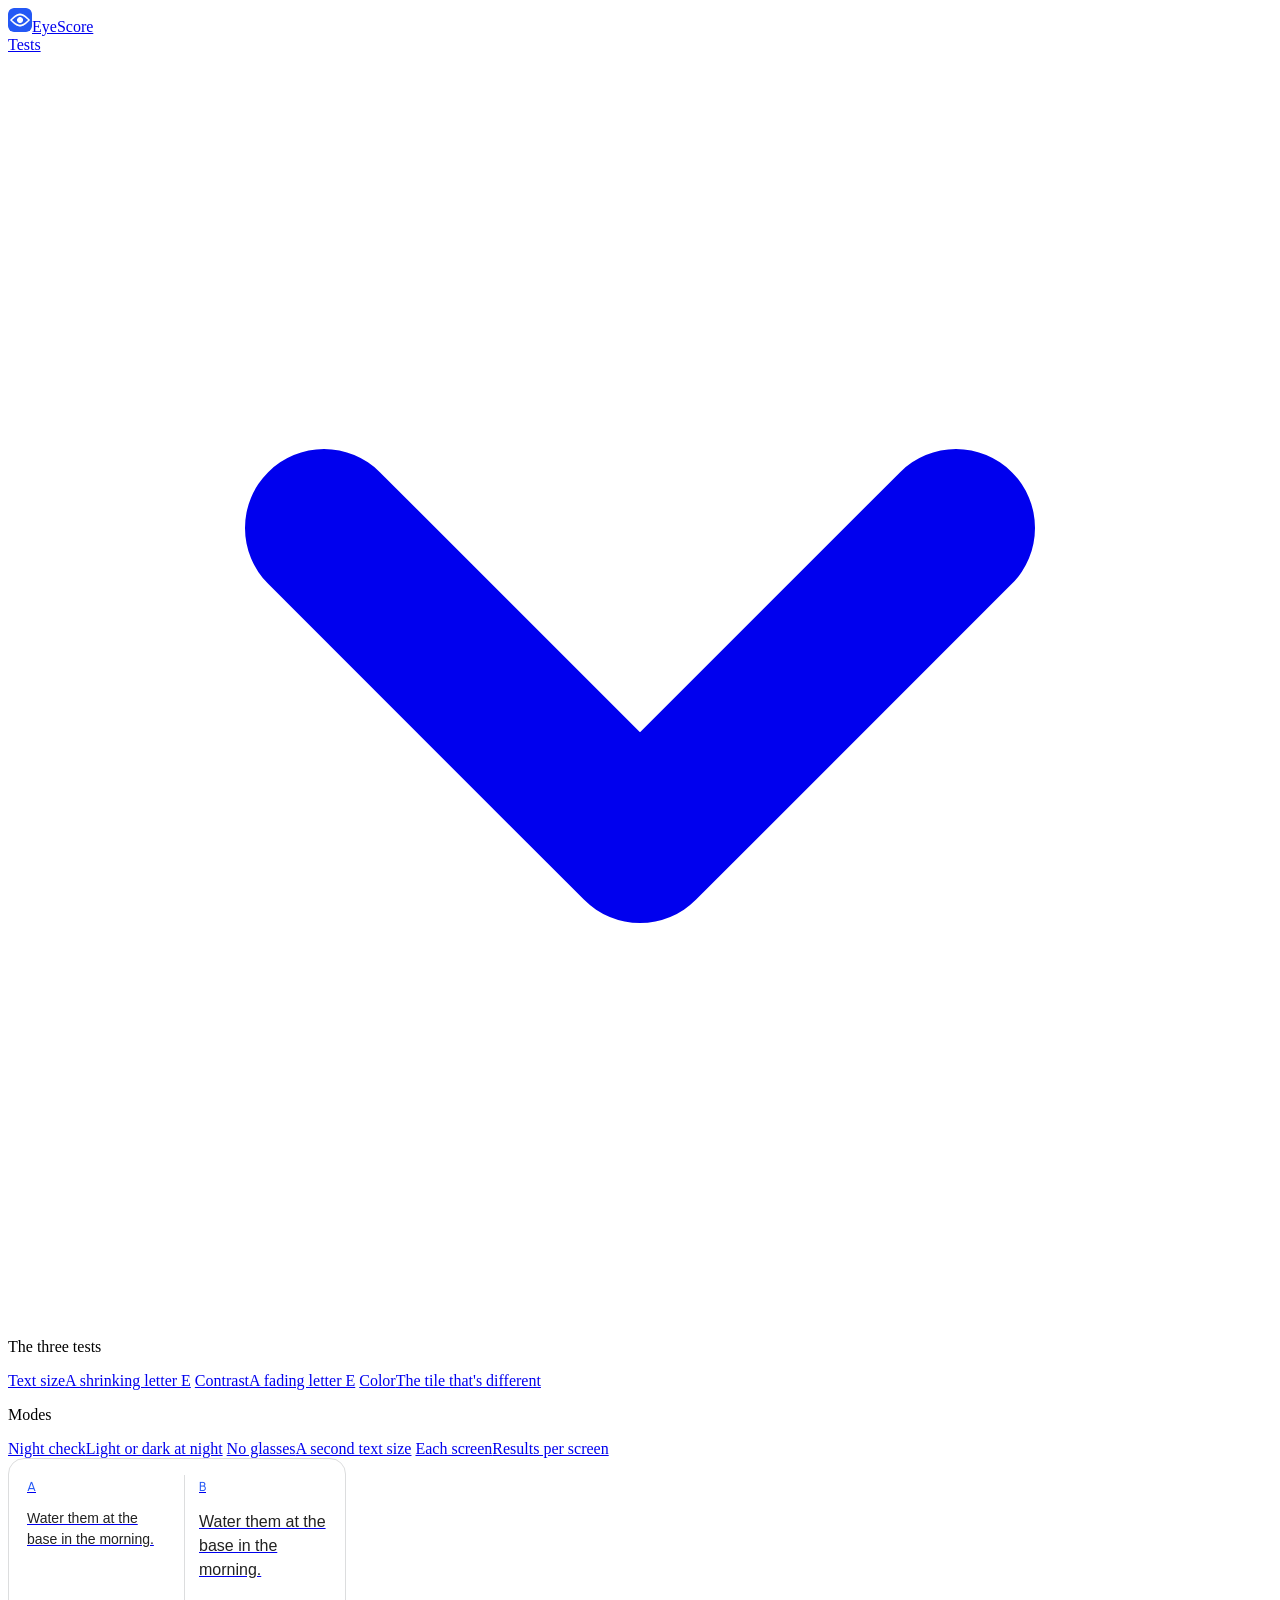
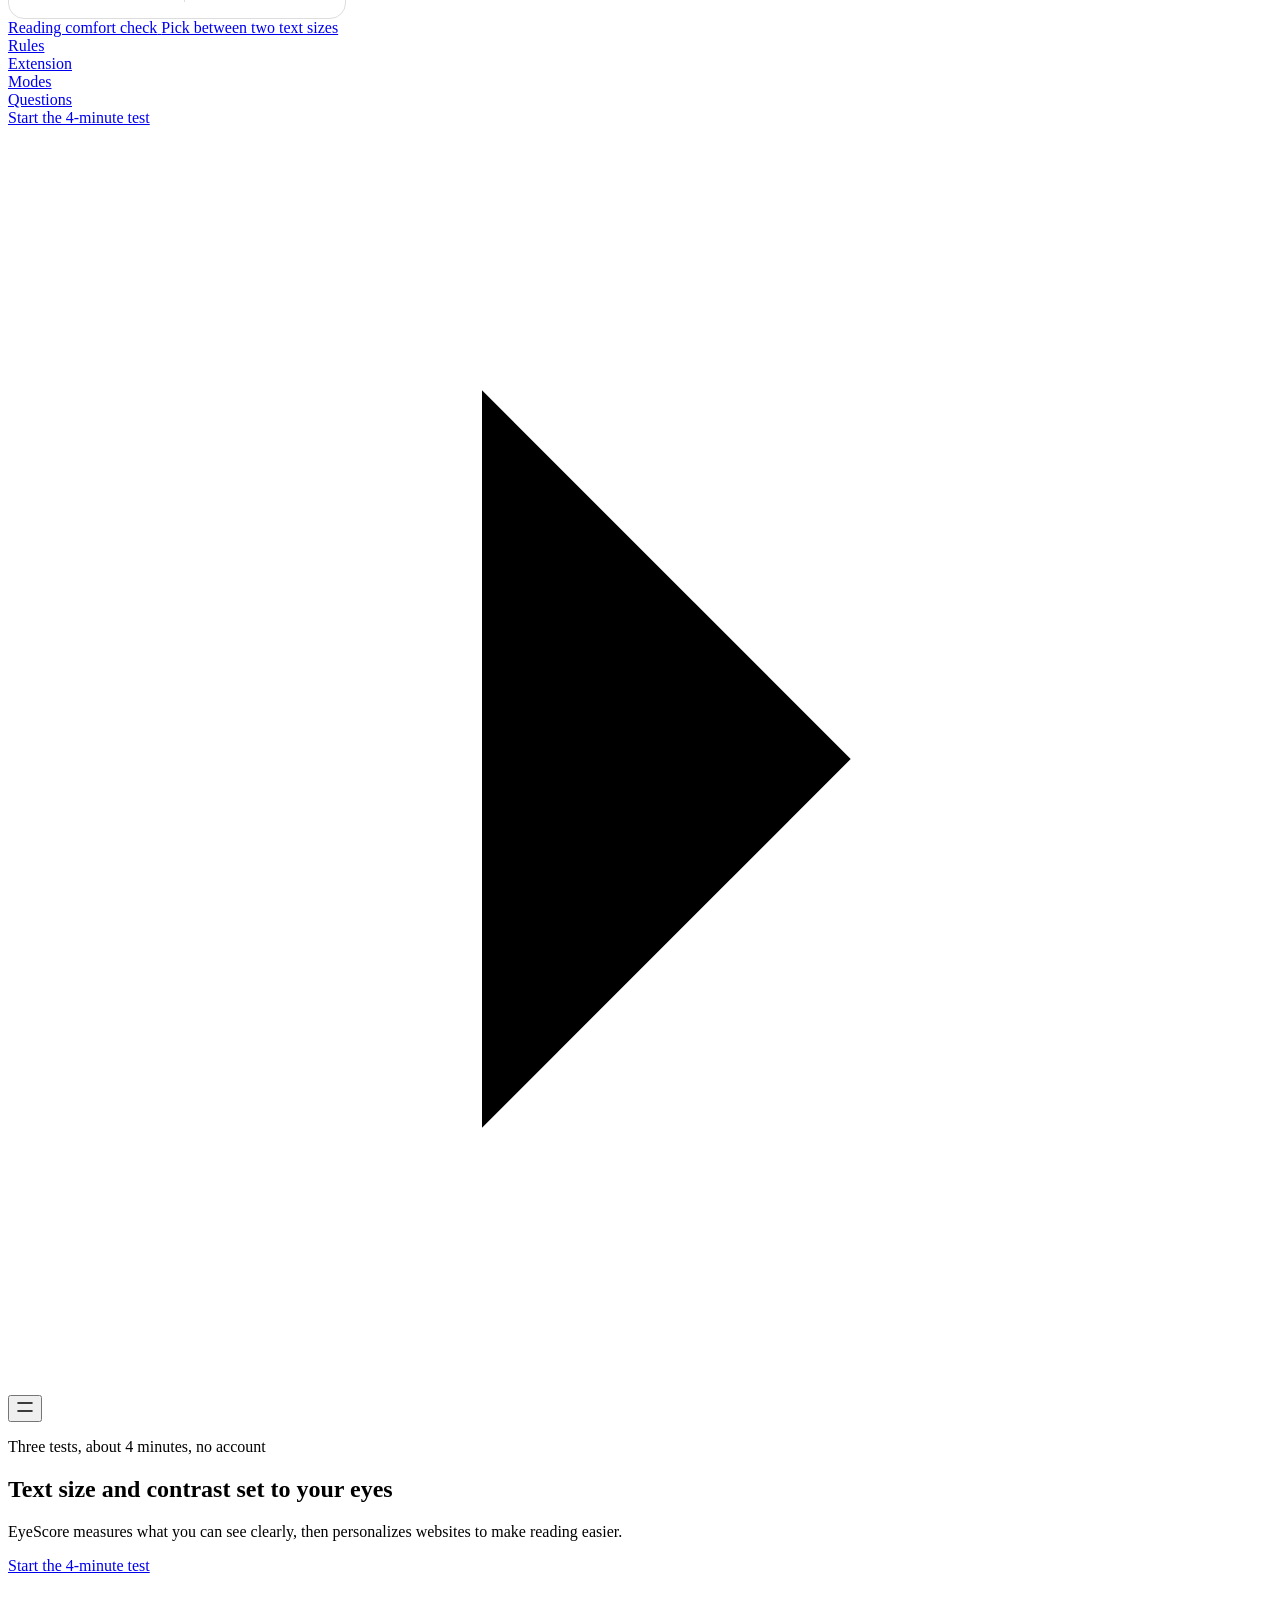
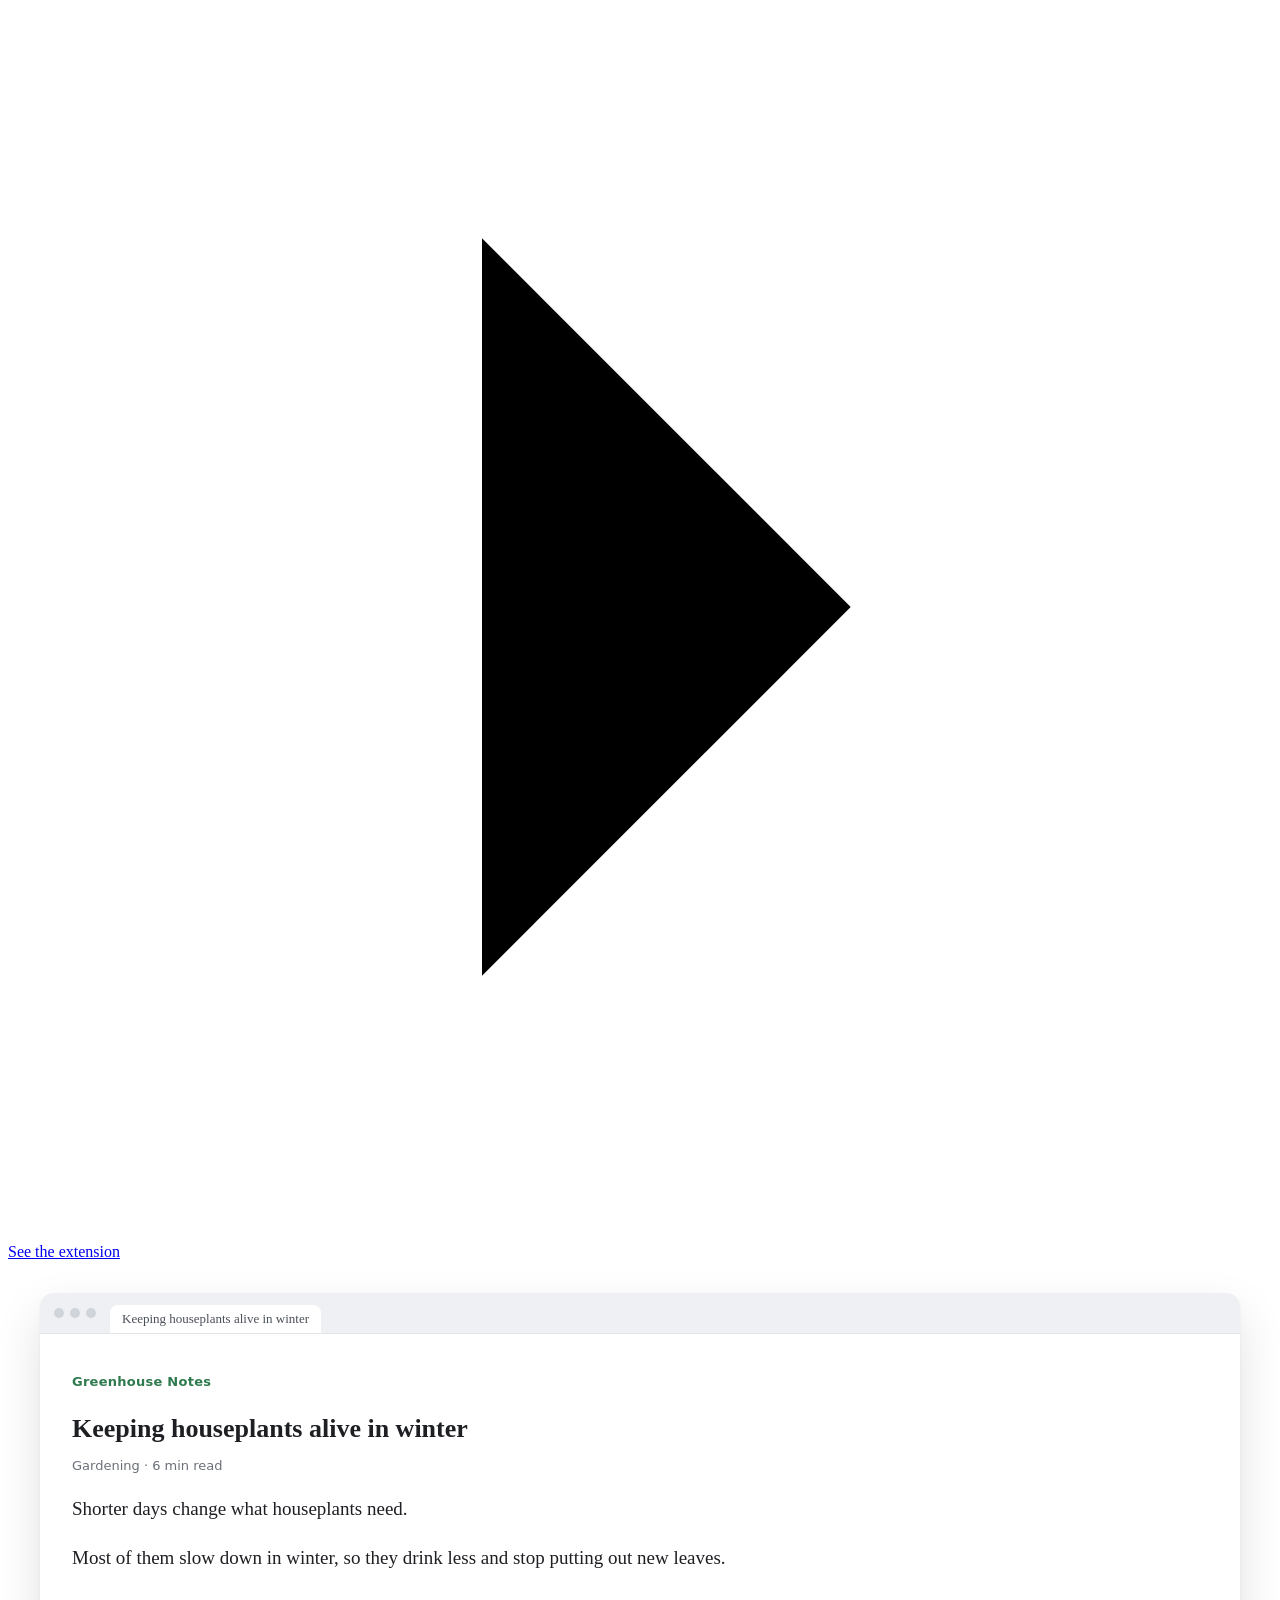
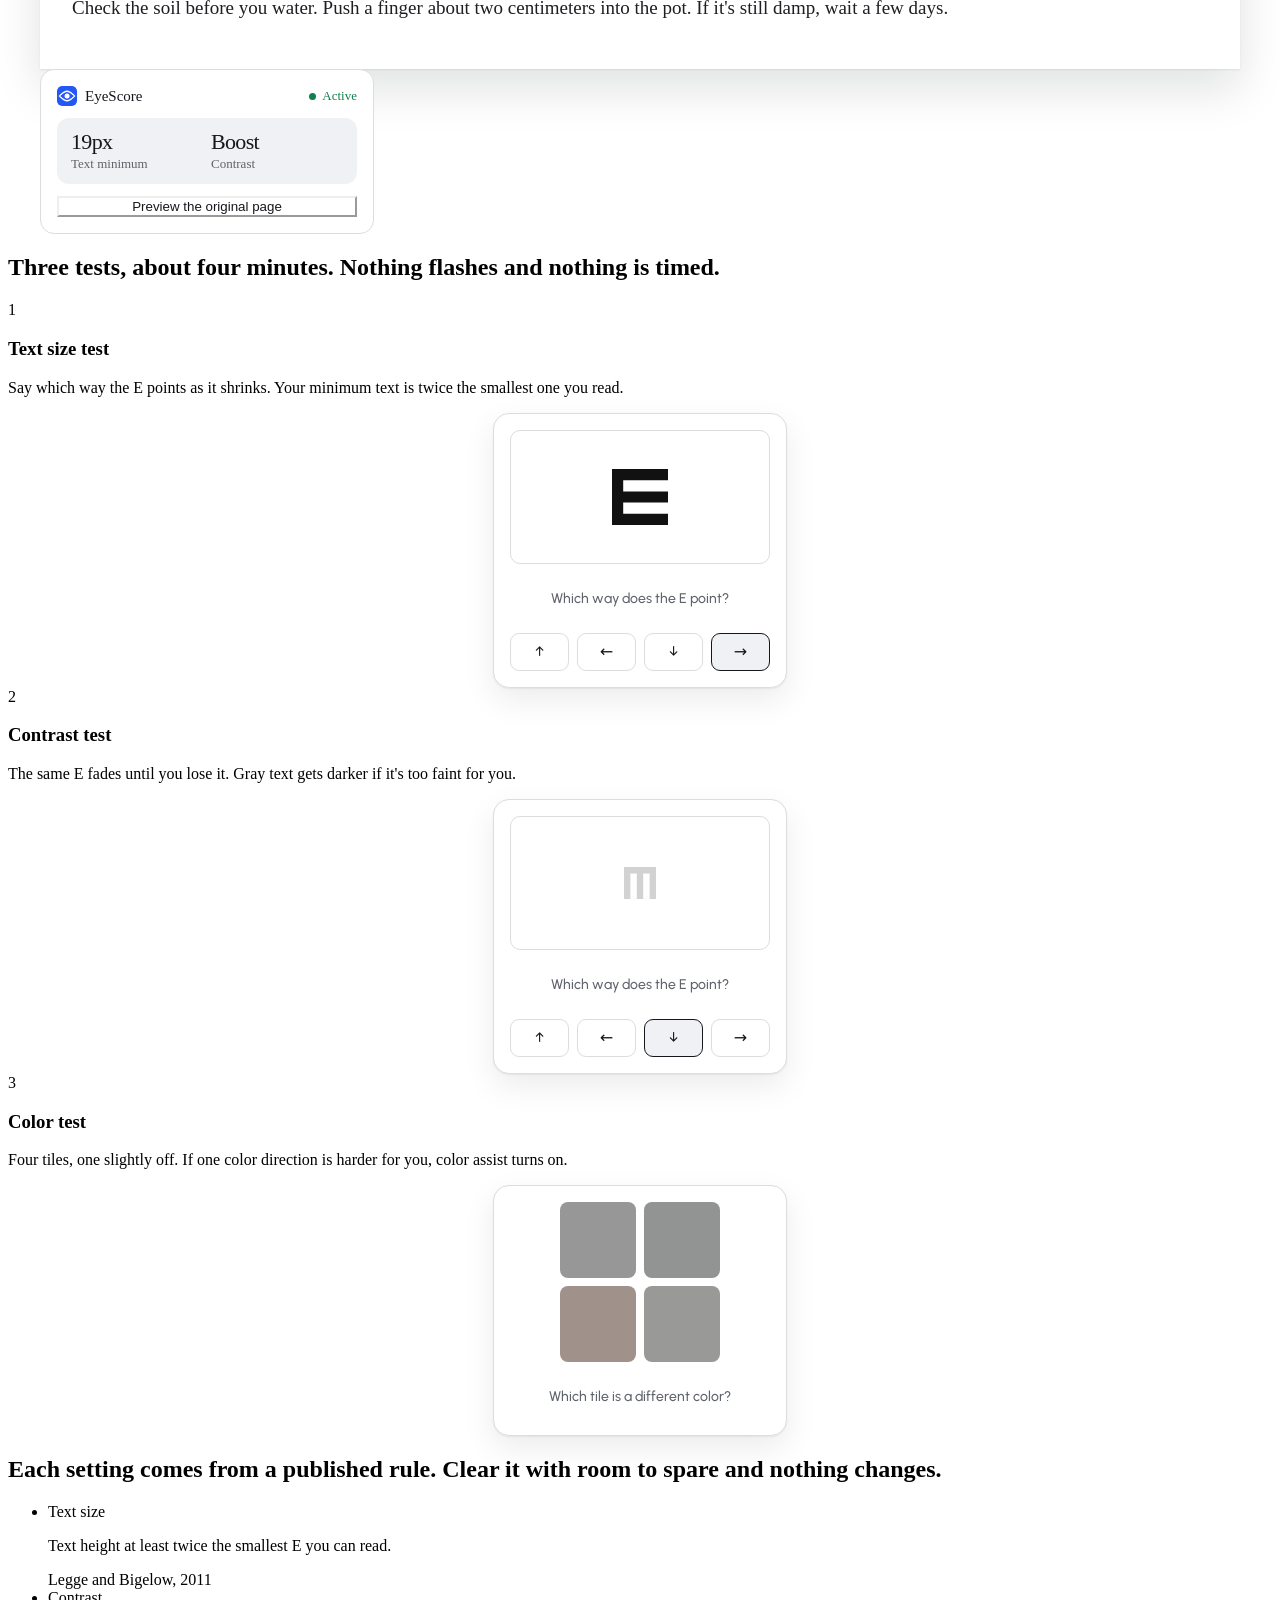
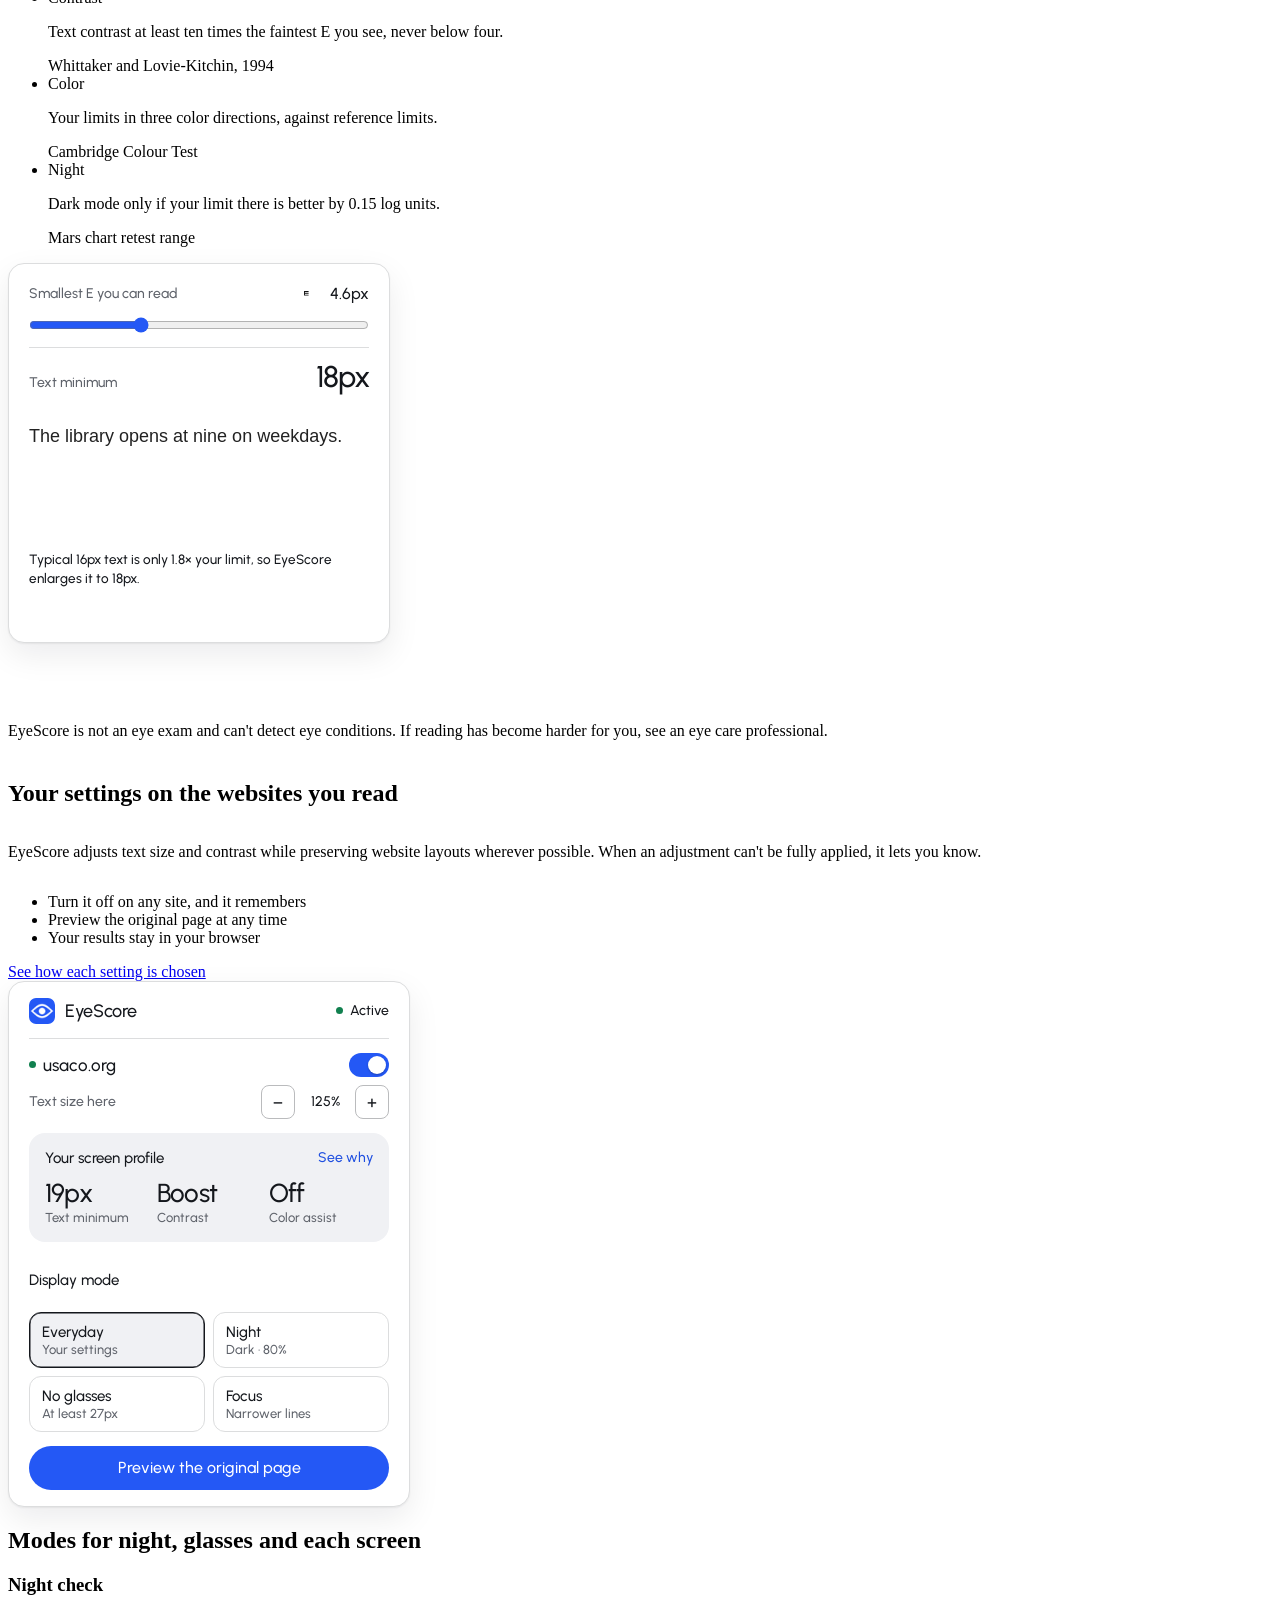
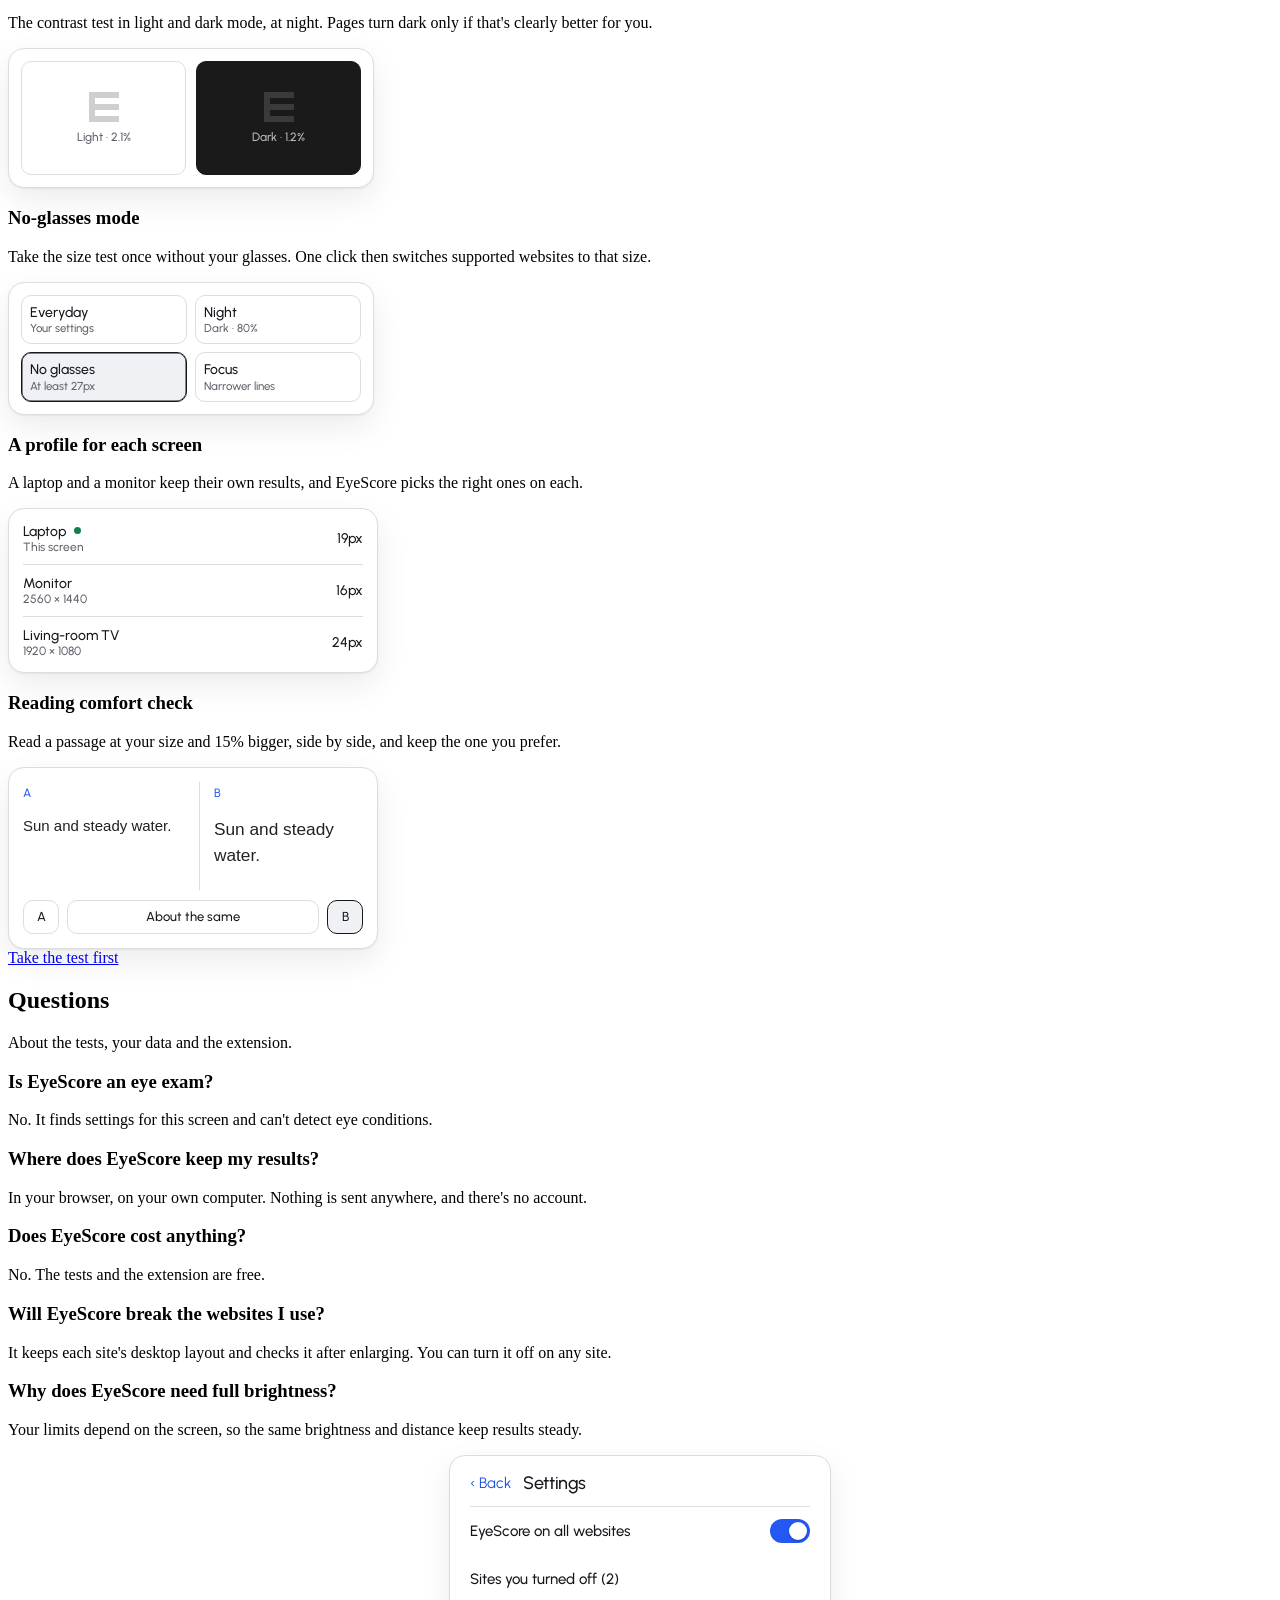
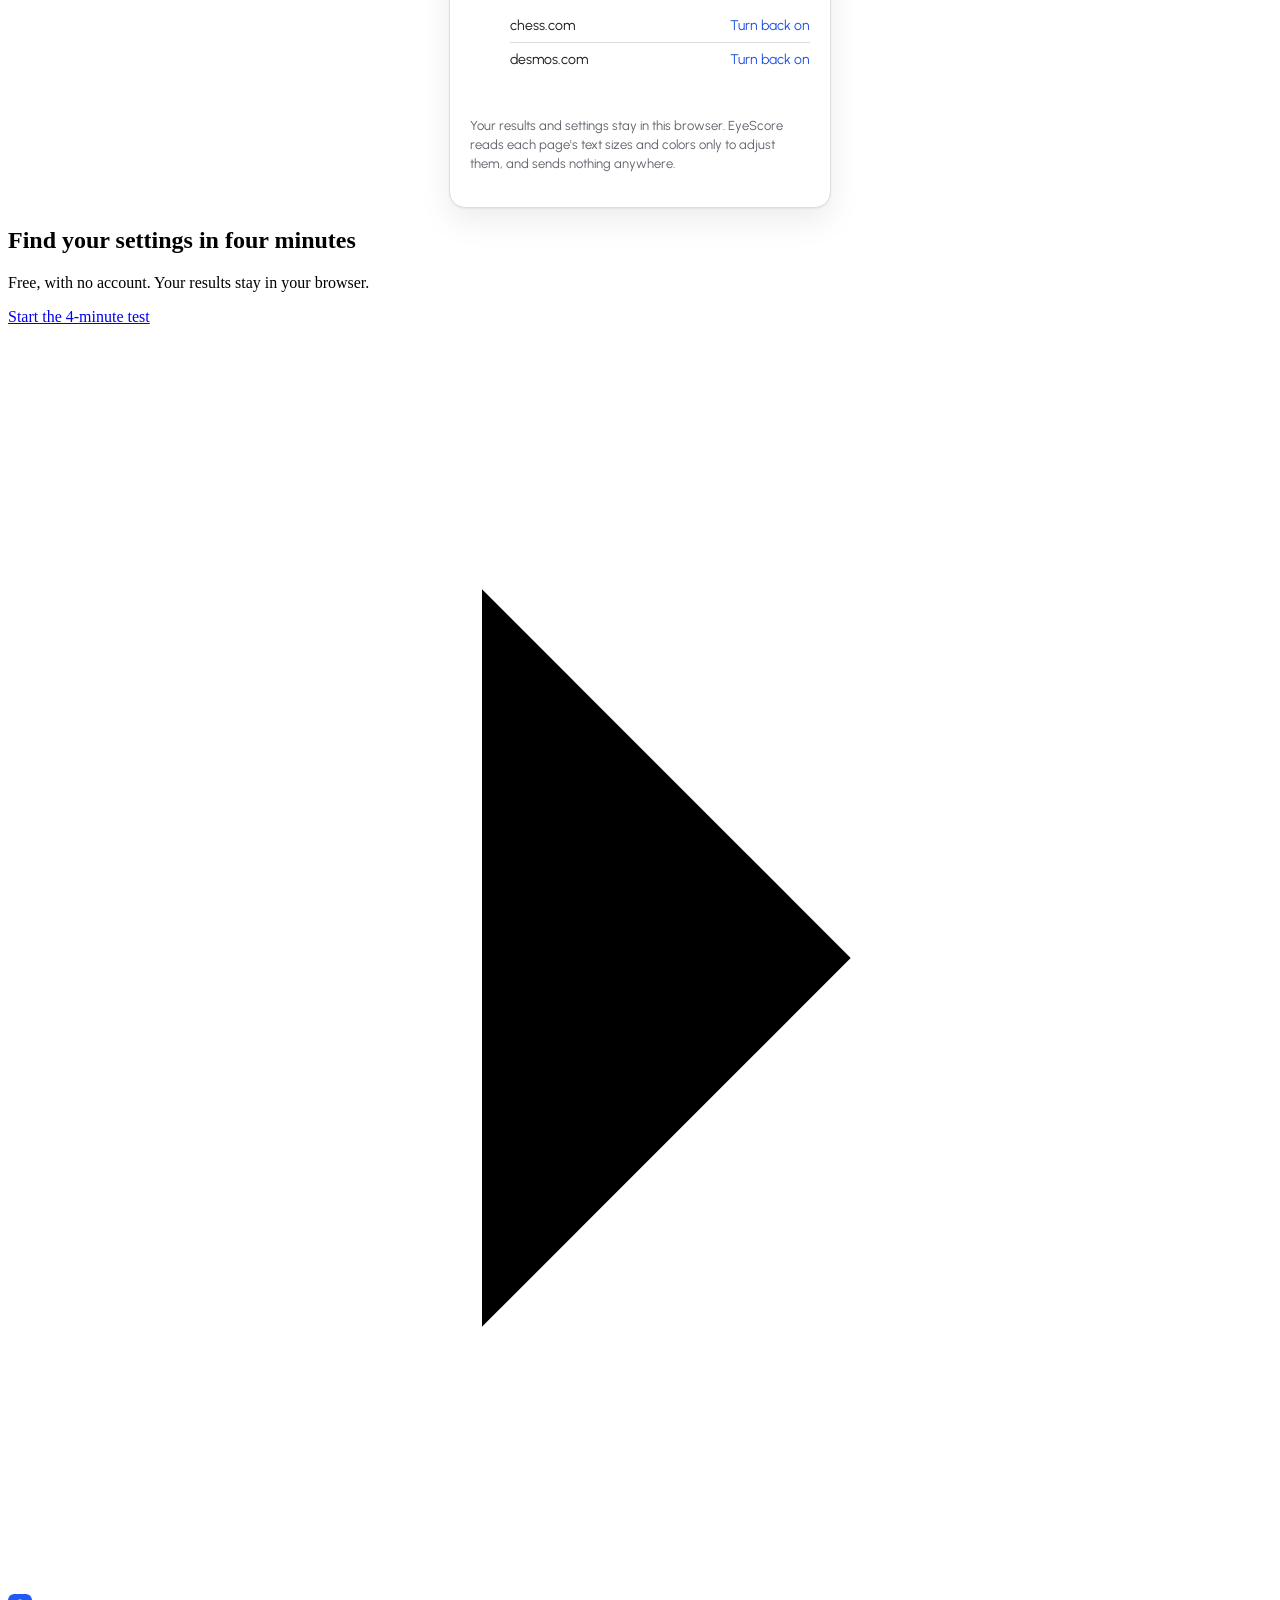
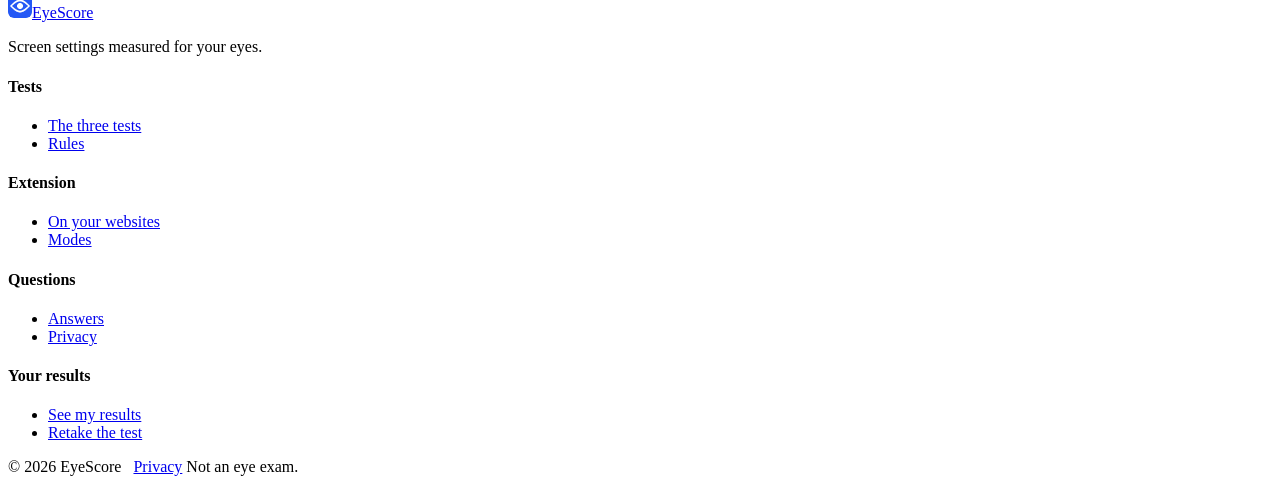
==== index.html @ 4265708f "Add files via upload" ====
<!doctype html>
<html lang="en" data-type="software" data-radius="soft" data-ground="sky" data-buttons="pill" data-motion>
<head>
<meta charset="utf-8">
<meta name="viewport" content="width=device-width, initial-scale=1, viewport-fit=cover">
<!-- Tells the EyeScore extension not to restyle this page. -->
<meta name="eyescore-site" content="1">
<title>EyeScore: text size and contrast set to your eyes</title>
<meta name="description" content="Find the right text size and contrast for your eyes through simple visual tests. EyeScore uses your results to automatically adjust supported websites. Not an eye exam.">
<meta name="site-kind" content="software">
<meta name="page-type" content="software">
<link rel="icon" type="image/png" href="img/icon-32.png">
<!-- an old link to a test (index.html#start) goes on to the test page -->
<script src="js/landing-route.js"></script>
<link rel="stylesheet" href="assets/system.css">
<link rel="stylesheet" href="assets/ui/cards.css">
<link rel="stylesheet" href="assets/motion/motion.css">
<link rel="stylesheet" href="assets/layout/layout.css">
<link rel="stylesheet" href="css/landing.css">
</head>
<body>
<!-- type: software (a Chrome extension and the web test that sets it up)
     deal: hero split; nav nav-mega; close close-type (footer-statement carries close-type, so the dealt
     close-word gives way to it); footer footer-statement; rhythm space; buttons dealt tonal, pill kept to
     match the extension's own buttons; mark: the client's own icon.
     palette: the extension's own, light from EyeScore blue (#2458f5), dark "night and sky blue"
     (#0a0d14 / #5ab9fc), following the visitor's light or dark setting; type: Urbanist (dealt), bundled.
     effect: none; moments: none (the hero's one motion is the click swap of its demo). An eye-test site
     keeps everything still that the visitor didn't start.
     screens at 1440: hero 1, tests 1, rules 1, extension 1, modes 2, questions 1, closing 1; on a phone tests,
     rules, extension and questions take two (.es-g2m: the .es-scr wrappers become the two screens). -->

<header class="nav">
  <div class="wrap nav__bar">
    <a class="nav__logo" href="#top"><img src="img/icon-180.png" alt="" width="24" height="24">EyeScore</a>
    <nav class="nav__links" aria-label="Main">
      <div class="nav__item">
        <a class="nav__link" href="#tests">Tests <svg class="chev" viewBox="0 0 12 12" aria-hidden="true"><path d="M3 4.5l3 3 3-3" fill="none" stroke="currentColor" stroke-width="1.5" stroke-linecap="round" stroke-linejoin="round"/></svg></a>
        <div class="nav__menu">
          <div class="wrap grid">
            <div class="menu-col span-3">
              <p class="t-label">The three tests</p>
              <a href="#tests">Text size<span>A shrinking letter E</span></a>
              <a href="#tests">Contrast<span>A fading letter E</span></a>
              <a href="#tests">Color<span>The tile that's different</span></a>
            </div>
            <div class="menu-col span-3">
              <p class="t-label">Modes</p>
              <a href="#modes">Night check<span>Light or dark at night</span></a>
              <a href="#modes">No glasses<span>A second text size</span></a>
              <a href="#modes">Each screen<span>Results per screen</span></a>
            </div>
            <a class="menu-card span-3 start-10" href="#modes">
              <div class="panel">
                <div class="stage stage--fade-br"><div class="at-corner" style="--ax: 24px; --ay: 24px">
                  <div class="es-ui es-ab es-ab--menu" data-ui>
                    <div class="es-ab__col"><span class="es-ab__tag">A</span><p style="font-size: 14px">Water them at the base in the morning.</p></div>
                    <div class="es-ab__col"><span class="es-ab__tag">B</span><p style="font-size: 16px">Water them at the base in the morning.</p></div>
                  </div>
                </div></div>
              </div>
              <span class="t-card">Reading comfort check</span>
              <span class="t-small muted">Pick between two text sizes</span>
            </a>
          </div>
        </div>
      </div>
      <div class="nav__item"><a class="nav__link" href="#rules">Rules</a></div>
      <div class="nav__item"><a class="nav__link" href="#extension">Extension</a></div>
      <div class="nav__item"><a class="nav__link" href="#modes">Modes</a></div>
      <div class="nav__item"><a class="nav__link" href="#faq">Questions</a></div>
    </nav>
    <div class="nav__actions">
      <a class="btn btn--primary" href="app.html#start">Start the 4-minute test<svg class="m-arrow" viewBox="0 0 12 12" aria-hidden="true"><path class="m-arrow__stem" d="M1 6h8"/><path class="m-arrow__head" d="M4.5 2.5 8 6l-3.5 3.5"/></svg></a>
    </div>
    <button class="nav__toggle" type="button" aria-expanded="false" aria-label="Menu">
      <svg width="18" height="18" viewBox="0 0 18 18" aria-hidden="true"><path d="M2 5h14M2 13h14" stroke="currentColor" stroke-width="1.6" stroke-linecap="round"/></svg>
    </button>
  </div>
</header>

<main id="top">
  <section class="hero hero--split" aria-labelledby="hero-h">
    <div class="wrap"><div class="hero-text grid hero__grid">
      <div class="hero__text span-6">
        <p class="hero__kicker">Three tests, about 4 minutes, no account</p>
        <h1 id="hero-h">Text size and contrast set to your eyes</h1>
        <p class="hero__lead">EyeScore measures what you can see clearly, then personalizes websites to make reading easier.</p>
        <div class="btn-row">
          <a class="btn btn--primary" href="app.html#start">Start the 4-minute test<svg class="m-arrow" viewBox="0 0 12 12" aria-hidden="true"><path class="m-arrow__stem" d="M1 6h8"/><path class="m-arrow__head" d="M4.5 2.5 8 6l-3.5 3.5"/></svg></a>
          <a class="btn btn--secondary" href="#extension" data-store-link>See the extension</a>
        </div>
      </div>
      <div class="hero__media es-hero span-6 start-7" data-visual>
        <div class="es-win" data-ui role="img" aria-label="A gardening article on a website, its text enlarged and darkened by EyeScore">
          <div class="es-win__bar"><span class="es-dots" aria-hidden="true"><i></i><i></i><i></i></span><span class="es-win__tab">Keeping houseplants alive in winter</span></div>
          <div class="es-page" data-es-page>
            <p class="es-page__site">Greenhouse Notes</p>
            <p class="es-page__title">Keeping houseplants alive in winter</p>
            <p class="es-page__by">Gardening · 6 min read</p>
            <p class="es-page__p">Shorter days change what houseplants need.</p>
            <p class="es-page__p">Most of them slow down in winter, so they drink less and stop putting out new leaves.</p>
            <p class="es-page__p">Check the soil before you water. Push a finger about two centimeters into the pot. If it's still damp, wait a few days.</p>
          </div>
        </div>
        <div class="ly-float es-pop" data-ui>
          <div class="es-pop__head"><img src="img/icon-32.png" alt="" width="20" height="20" loading="lazy"><span>EyeScore</span><span class="es-pop__on" data-es-state>Active</span></div>
          <div class="es-pop__stats">
            <div><b>19px</b><span>Text minimum</span></div>
            <div><b>Boost</b><span>Contrast</span></div>
          </div>
          <button class="btn btn--secondary btn--sm es-pop__btn" type="button" data-es-toggle aria-pressed="false">Preview the original page</button>
        </div>
      </div>
    </div></div>
  </section>

  <section class="section es-g2m" id="tests" aria-labelledby="tests-h">
    <div class="wrap">
      <div class="grid es-2">
        <div class="es-scr">
          <div class="section-head es-head">
            <h2 id="tests-h">Three tests, about four minutes. <span class="muted">Nothing flashes and nothing is timed.</span></h2>
          </div>
          <article class="card card--row card--open span-4 es-tcard">
            <span class="step-num">1</span>
            <h3>Text size test</h3>
            <p>Say which way the E points as it shrinks. Your minimum text is twice the smallest one you read.</p>
            <div class="panel">
              <div class="stage stage--fade-b"><div class="at-rise fit" style="--ax: max(24px, 50% - 130px); --ay: 40px; --ay-sm: 24px; --fit-max: 260px">
                <div class="es-ui es-test" data-ui>
                  <div class="es-test__stage"><svg class="es-e" viewBox="0 0 5 5" width="56" height="56" aria-hidden="true"><path d="M0 0h5v1H1v1h4v1H1v1h4v1H0z"/></svg></div>
                  <p class="es-test__q">Which way does the E point?</p>
                  <div class="es-keys" aria-hidden="true"><span>&#8593;</span><span>&#8592;</span><span>&#8595;</span><span class="is-on">&#8594;</span></div>
                </div>
              </div></div>
            </div>
          </article>
        </div>
        <div class="es-scr">
          <article class="card card--row card--open span-4 es-tcard">
            <span class="step-num">2</span>
            <h3>Contrast test</h3>
            <p>The same E fades until you lose it. Gray text gets darker if it's too faint for you.</p>
            <div class="panel">
              <div class="stage stage--fade-b"><div class="at-rise fit" style="--ax: max(24px, 50% - 130px); --ay: 40px; --ay-sm: 24px; --fit-max: 260px">
                <div class="es-ui es-test" data-ui>
                  <div class="es-test__stage es-test__stage--fade"><svg class="es-e" viewBox="0 0 5 5" width="32" height="32" aria-hidden="true" style="transform: rotate(90deg)"><path d="M0 0h5v1H1v1h4v1H1v1h4v1H0z"/></svg></div>
                  <p class="es-test__q">Which way does the E point?</p>
                  <div class="es-keys" aria-hidden="true"><span>&#8593;</span><span>&#8592;</span><span class="is-on">&#8595;</span><span>&#8594;</span></div>
                </div>
              </div></div>
            </div>
          </article>
          <article class="card card--row card--open span-4 es-tcard">
            <span class="step-num">3</span>
            <h3>Color test</h3>
            <p>Four tiles, one slightly off. If one color direction is harder for you, color assist turns on.</p>
            <div class="panel">
              <div class="stage stage--fade-b"><div class="at-rise fit" style="--ax: max(24px, 50% - 130px); --ay: 40px; --ay-sm: 24px; --fit-max: 260px">
                <div class="es-ui es-test" data-ui>
                  <div class="es-tiles" aria-hidden="true"><i style="background: rgb(150, 151, 150)"></i><i style="background: rgb(146, 147, 147)"></i><i style="background: rgb(161, 145, 139)"></i><i style="background: rgb(153, 153, 152)"></i></div>
                  <p class="es-test__q">Which tile is a different color?</p>
                </div>
              </div></div>
            </div>
          </article>
        </div>
      </div>
    </div>
  </section>

  <section class="section es-g2m" id="rules" aria-labelledby="rules-h">
    <div class="wrap">
      <div class="grid es-2 es-rules">
        <div class="es-scr">
          <div class="section-head es-head">
            <h2 id="rules-h">Each setting comes from a published rule. <span class="muted">Clear it with room to spare and nothing changes.</span></h2>
          </div>
          <ul class="rows rows--spec span-6 es-rules__list">
            <li><span class="rows__name">Text size</span><p>Text height at least twice the smallest E you can read.</p><span class="rows__value">Legge and Bigelow, 2011</span></li>
            <li><span class="rows__name">Contrast</span><p>Text contrast at least ten times the faintest E you see, never below four.</p><span class="rows__value">Whittaker and Lovie-Kitchin, 1994</span></li>
            <li><span class="rows__name">Color</span><p>Your limits in three color directions, against reference limits.</p><span class="rows__value">Cambridge Colour Test</span></li>
            <li><span class="rows__name">Night</span><p>Dark mode only if your limit there is better by 0.15 log units.</p><span class="rows__value">Mars chart retest range</span></li>
          </ul>
        </div>
        <div class="es-scr">
          <div class="panel span-6 start-7 es-rules__panel" data-visual>
            <div class="stage"><div class="at-center">
              <div class="es-ui es-rule" data-ui data-es-rule>
                <div class="es-rule__row">
                  <label class="es-rule__label" for="es-rule-e">Smallest E you can read</label>
                  <span class="es-rule__e"><svg class="es-e" viewBox="0 0 5 5" aria-hidden="true" data-es-e-svg><path d="M0 0h5v1H1v1h4v1H1v1h4v1H0z"/></svg><b data-es-e>4.6px</b></span>
                </div>
                <input class="es-rule__range" id="es-rule-e" type="range" min="3" max="8" step="0.1" value="4.6" aria-describedby="es-rule-out">
                <div class="es-rule__out" id="es-rule-out" aria-live="polite">
                  <span>Text minimum</span><b data-es-min>18px</b>
                </div>
                <p class="es-rule__sample" data-es-sample>The library opens at nine on weekdays.</p>
                <p class="es-rule__verdict" data-es-verdict>Typical 16px text is 1.8&times; your limit, so EyeScore enlarges it to 18px.</p>
              </div>
            </div></div>
          </div>
          <p class="es-note span-6">EyeScore is not an eye exam and can't detect eye conditions. If reading has become harder for you, see an eye care professional.</p>
        </div>
      </div>
    </div>
  </section>

  <section class="section es-g2m" id="extension" aria-labelledby="extension-h">
    <div class="wrap">
      <div class="grid es-2 es-split">
        <div class="es-scr">
          <div class="span-5 es-split__text">
            <h2 id="extension-h">Your settings on the websites you read</h2>
            <p class="t-lead">EyeScore adjusts text size and contrast while preserving website layouts wherever possible. When an adjustment can't be fully applied, it lets you know.</p>
            <ul class="es-facts">
              <li>Turn it off on any site, and it remembers</li>
              <li>Preview the original page at any time</li>
              <li>Your results stay in your browser</li>
            </ul>
            <a class="link" href="#rules">See how each setting is chosen</a>
          </div>
        </div>
        <div class="es-scr">
          <div class="frame frame--split span-6 start-7" data-visual>
            <div class="stage stage--fade-b"><div class="at-rise to-edge" style="--w: 360px; --ay: 48px; --ay-sm: 24px; --cut: 40px">
              <div class="es-ui es-popup" data-ui role="img" aria-label="The EyeScore extension's window on usaco.org: text enlarged to 125%, its screen profile and display modes">
                <div class="es-popup__top"><img src="img/icon-32.png" alt="" width="26" height="26" loading="lazy"><span class="es-popup__name">EyeScore</span><span class="es-popup__status"><i></i>Active</span></div>
                <div class="es-popup__site"><span class="es-popup__host"><i></i>usaco.org</span><span class="es-switch is-on" aria-hidden="true"></span></div>
                <div class="es-popup__size"><span>Text size here</span><span class="es-step"><span>&#8722;</span><b>125%</b><span>+</span></span></div>
                <div class="es-popup__card">
                  <div class="es-popup__cardhead"><span>Your screen profile</span><span class="es-popup__why">See why</span></div>
                  <div class="es-popup__stats"><div><b>19px</b><span>Text minimum</span></div><div><b>Boost</b><span>Contrast</span></div><div><b>Off</b><span>Color assist</span></div></div>
                </div>
                <p class="es-popup__label">Display mode</p>
                <div class="es-modes">
                  <span class="is-on"><b>Everyday</b><small>Your settings</small></span>
                  <span><b>Night</b><small>Dark · 80%</small></span>
                  <span><b>No glasses</b><small>At least 27px</small></span>
                  <span><b>Focus</b><small>Narrower lines</small></span>
                </div>
                <span class="es-popup__btn">Preview the original page</span>
              </div>
            </div></div>
          </div>
        </div>
      </div>
    </div>
  </section>

  <section class="section es-g2m" id="modes" aria-labelledby="modes-h">
    <div class="wrap">
      <div class="grid es-2 es-mgrid">
        <div class="es-scr">
          <div class="section-head es-head">
            <h2 id="modes-h">Modes for night, glasses and each screen</h2>
          </div>
          <article class="card card--row card--open span-3 es-mcard">
            <h3>Night check</h3>
            <p>The contrast test in light and dark mode, at night. Pages turn dark only if that's clearly better for you.</p>
            <div class="panel">
              <div class="stage"><div class="at-center">
                <div class="es-ui es-night" data-ui>
                  <div class="es-night__pane"><svg class="es-e" viewBox="0 0 5 5" width="30" height="30" aria-hidden="true"><path d="M0 0h5v1H1v1h4v1H1v1h4v1H0z"/></svg><span>Light · 2.1%</span></div>
                  <div class="es-night__pane es-night__pane--dark"><svg class="es-e" viewBox="0 0 5 5" width="30" height="30" aria-hidden="true"><path d="M0 0h5v1H1v1h4v1H1v1h4v1H0z"/></svg><span>Dark · 1.2%</span></div>
                </div>
              </div></div>
            </div>
          </article>
          <article class="card card--row card--open span-3 es-mcard">
            <h3>No-glasses mode</h3>
            <p>Take the size test once without your glasses. One click then switches supported websites to that size.</p>
            <div class="panel">
              <div class="stage"><div class="at-center">
                <div class="es-ui es-tilesui" data-ui>
                  <span><b>Everyday</b><small>Your settings</small></span>
                  <span><b>Night</b><small>Dark · 80%</small></span>
                  <span class="is-on"><b>No glasses</b><small>At least 27px</small></span>
                  <span><b>Focus</b><small>Narrower lines</small></span>
                </div>
              </div></div>
            </div>
          </article>
        </div>
        <div class="es-scr">
          <article class="card card--row card--open span-3 es-mcard">
            <h3>A profile for each screen</h3>
            <p>A laptop and a monitor keep their own results, and EyeScore picks the right ones on each.</p>
            <div class="panel">
              <div class="stage"><div class="at-center">
                <div class="es-ui es-screens" data-ui>
                  <div class="es-screens__row is-on"><span><b>Laptop</b><small>This screen</small></span><em>19px</em></div>
                  <div class="es-screens__row"><span><b>Monitor</b><small>2560 × 1440</small></span><em>16px</em></div>
                  <div class="es-screens__row"><span><b>Living-room TV</b><small>1920 × 1080</small></span><em>24px</em></div>
                </div>
              </div></div>
            </div>
          </article>
          <article class="card card--row card--open span-3 es-mcard">
            <h3>Reading comfort check</h3>
            <p>Read a passage at your size and 15% bigger, side by side, and keep the one you prefer.</p>
            <div class="panel">
              <div class="stage"><div class="at-center">
                <div class="es-ui es-ab" data-ui>
                  <div class="es-ab__col"><span class="es-ab__tag">A</span><p style="font-size: 15px">Sun and steady water.</p></div>
                  <div class="es-ab__col"><span class="es-ab__tag">B</span><p style="font-size: 17.25px">Sun and steady water.</p></div>
                  <div class="es-ab__keys" aria-hidden="true"><span>A</span><span>About the same</span><span class="is-on">B</span></div>
                </div>
              </div></div>
            </div>
          </article>
          <a class="link es-mlink" href="app.html#start">Take the test first</a>
        </div>
      </div>
    </div>
  </section>

  <section class="section es-g2m" id="faq" aria-labelledby="faq-h">
    <div class="wrap">
      <div class="grid es-2 es-faq">
        <div class="es-scr">
          <div class="span-5 es-faq__head">
            <h2 id="faq-h">Questions</h2>
            <p class="t-lead muted es-faq__lead">About the tests, your data and the extension.</p>
          </div>
          <div class="faq span-6 start-7">
            <div class="faq__item"><h3>Is EyeScore an eye exam?</h3><p>No. It finds settings for this screen and can't detect eye conditions.</p></div>
            <div class="faq__item"><h3>Where does EyeScore keep my results?</h3><p>In your browser, on your own computer. Nothing is sent anywhere, and there's no account.</p></div>
            <div class="faq__item"><h3>Does EyeScore cost anything?</h3><p>No. The tests and the extension are free.</p></div>
            <div class="faq__item"><h3>Will EyeScore break the websites I use?</h3><p>It keeps each site's desktop layout and checks it after enlarging. You can turn it off on any site.</p></div>
            <div class="faq__item"><h3>Why does EyeScore need full brightness?</h3><p>Your limits depend on the screen, so the same brightness and distance keep results steady.</p></div>
          </div>
        </div>
        <div class="es-scr">
          <div class="panel span-5 es-faq__panel" data-visual>
            <div class="stage stage--fade-b"><div class="at-rise fit" style="--ax: max(24px, 50% - 170px); --ay: 40px; --ay-sm: 24px; --fit-max: 340px">
              <div class="es-ui es-settings" data-ui role="img" aria-label="The extension's settings: EyeScore on all websites, two sites turned off, and its data note">
                <div class="es-settings__top"><span class="es-settings__back">&#8249; Back</span><b>Settings</b></div>
                <div class="es-settings__row"><span>EyeScore on all websites</span><span class="es-switch is-on" aria-hidden="true"></span></div>
                <p class="es-settings__sum">Sites you turned off (2)</p>
                <ul class="es-settings__list"><li><span>chess.com</span><span class="es-settings__link">Turn back on</span></li><li><span>desmos.com</span><span class="es-settings__link">Turn back on</span></li></ul>
                <p class="es-settings__note">Your results and settings stay in this browser. EyeScore reads each page's text sizes and colors only to adjust them, and sends nothing anywhere.</p>
              </div>
            </div></div>
          </div>
        </div>
      </div>
    </div>
  </section>
</main>

<footer class="footer closing footer--statement" id="close" aria-labelledby="close-h">
  <div class="wrap">
    <div class="closing__cta close--type">
      <div class="section-head">
        <h2 id="close-h">Find your settings in four minutes</h2>
        <p>Free, with no account. Your results stay in your browser.</p>
      </div>
      <a class="btn btn--primary btn--xl btn--wide" href="app.html#start">Start the 4-minute test<svg class="m-arrow" viewBox="0 0 12 12" aria-hidden="true"><path class="m-arrow__stem" d="M1 6h8"/><path class="m-arrow__head" d="M4.5 2.5 8 6l-3.5 3.5"/></svg></a>
    </div>
    <div class="closing__links">
      <div class="grid">
        <div class="span-4 stack-4">
          <a class="nav__logo" href="#top"><img src="img/icon-180.png" alt="" width="24" height="24" loading="lazy">EyeScore</a>
          <p class="footer__lede">Screen settings measured for your eyes.</p>
        </div>
        <div class="span-2 footer__col"><h4>Tests</h4><ul><li><a href="#tests">The three tests</a></li><li><a href="#rules">Rules</a></li></ul></div>
        <div class="span-2 footer__col"><h4>Extension</h4><ul><li><a href="#extension">On your websites</a></li><li><a href="#modes">Modes</a></li></ul></div>
        <div class="span-2 footer__col"><h4>Questions</h4><ul><li><a href="#faq">Answers</a></li><li><a href="privacy.html">Privacy</a></li></ul></div>
        <div class="span-2 footer__col"><h4>Your results</h4><ul><li><a href="app.html#results">See my results</a></li><li><a href="app.html#start">Retake the test</a></li></ul></div>
      </div>
      <div class="footer__legal">
        <span>&copy; 2026 EyeScore &nbsp; <a href="privacy.html">Privacy</a></span>
        <span class="muted">Not an eye exam.</span>
      </div>
    </div>
  </div>
</footer>

<script src="js/config.js"></script>
<script src="js/landing.js"></script>
<script type="module" src="assets/system.js"></script>
<script type="module" src="assets/motion/motion.js"></script>
<script type="module" src="assets/layout/layout.js"></script>
</body>
</html>
---- css/landing.css ----
/* EyeScore home page: the palette and type (dealt with the taste skill and matched to the extension's
   window), then page CSS that sits only inside the visuals (the kit's rule). Light or dark follows the
   visitor's setting, like the extension. */
@font-face { font-family: "Urbanist"; src: url("../fonts/urbanist-latin-wght.woff2") format("woff2"); font-weight: 100 900; font-style: normal; font-display: swap; }
:root {
  --p-bg: #fbfbfc; --p-surface: #f0f1f4; --p-ink: #14171c; --p-muted: #5f636b;
  --p-accent: #2458f5; --p-accent-ink: #ffffff; --p-action: #2458f5; --p-action-ink: #ffffff;
  --p-inv-bg: #14171c; --p-inv-surface: #212429; --p-inv-ink: #f7f8fa; --p-inv-muted: #979a9d;
  --p-inv-accent: #5ab9fc; --p-inv-accent-ink: #0a0d14; --p-inv-action: #5ab9fc; --p-inv-action-ink: #0a0d14;
  --font-display: "Urbanist", system-ui, sans-serif;
  --font-text: "Urbanist", system-ui, sans-serif;
  --font-mono: ui-monospace, "SFMono-Regular", Menlo, Consolas, monospace;
  --display-weight: 500;
  --display-tracking: -0.03em;
  --display-tracking-xl: -0.04em;
  color-scheme: light;
}
@media (prefers-color-scheme: dark) {
  :root {
    --p-bg: #0a0d14; --p-surface: #131824; --p-ink: #e9edf3; --p-muted: #8f98a8;
    --p-accent: #5ab9fc; --p-accent-ink: #0a0d14; --p-action: #5ab9fc; --p-action-ink: #0a0d14;
    --p-inv-bg: #e9edf3; --p-inv-surface: #d7dbe1; --p-inv-ink: #0a0d14; --p-inv-muted: #54575f;
    --p-inv-accent: #0a0d14; --p-inv-accent-ink: #e9edf3; --p-inv-action: #0a0d14; --p-inv-action-ink: #e9edf3;
    color-scheme: dark;
  }
}
.nav__logo img { border-radius: 6px; }

/* ---- shared look of the drawn UI (the extension's own window and the tests), light in every mode */
.es-ui {
  --u-bg: #ffffff; --u-ink: #14171c; --u-muted: #5f636b; --u-line: color-mix(in oklab, #14171c 13%, #fff);
  --u-surface: #f0f1f4; --u-accent: #2458f5; --u-good: #11804f;
  font-family: var(--font-text); color: var(--u-ink); background: var(--u-bg);
  border: 1px solid var(--u-line); border-radius: 16px; box-shadow: 0 1px 2px rgba(10, 13, 20, .06), 0 12px 32px rgba(10, 13, 20, .08);
}

/* ---- hero: a browser window with an article, and the extension's card over its lower left */
.es-hero { background: var(--ground-bg); display: flex; flex-direction: column; padding: 32px 32px 0; }
.es-win { flex: 1; min-height: 0; display: flex; flex-direction: column; background: #fff; color: #1d1f23; border-radius: 14px 14px 0 0; box-shadow: 0 1px 2px rgba(10, 13, 20, .08), 0 20px 48px rgba(10, 13, 20, .12); overflow: hidden; }
.es-win__bar { display: flex; align-items: center; gap: 14px; height: 40px; padding: 0 14px; background: #eef0f3; border-bottom: 1px solid #e1e4e8; flex: none; }
.es-dots { display: inline-flex; gap: 6px; }
.es-dots i { width: 10px; height: 10px; border-radius: 50%; background: #cfd4db; }
.es-win__tab { font-size: 13px; font-weight: 500; color: #4a4f57; background: #fff; border-radius: 8px 8px 0 0; padding: 6px 12px; margin-top: 8px; align-self: end; white-space: nowrap; overflow: hidden; text-overflow: ellipsis; }
.es-page { padding: 28px 32px 32px 32px; font-family: Georgia, "Times New Roman", serif; overflow: hidden; flex: 1; }
.es-page__site { font: 600 13px/1 system-ui, sans-serif; letter-spacing: .02em; color: #2f7a4f; margin-bottom: 18px; }
.es-page__title { font: 600 26px/1.15 Georgia, serif; color: #1d1f23; margin-bottom: 8px; }
.es-page__by { font: 13px/1.4 system-ui, sans-serif; color: #6b7079; margin-bottom: 18px; }
.es-page__p { font-size: 19px; line-height: 1.6; color: #1d1f23; margin-bottom: 14px; transition: font-size 450ms cubic-bezier(.2, .8, .2, 1), color 450ms cubic-bezier(.2, .8, .2, 1); }
.es-page.is-original .es-page__p { font-size: 13px; color: #8a8a8a; line-height: 1.55; }
.es-pop { width: 300px; padding: 16px; display: grid; gap: 12px; background: #fff; color: #14171c; border: 1px solid color-mix(in oklab, #14171c 13%, #fff); border-radius: 14px; }
.es-pop__head { display: flex; align-items: center; gap: 8px; font-weight: 500; font-size: 15px; }
.es-pop__head img { border-radius: 5px; }
.es-pop__on { margin-left: auto; display: inline-flex; align-items: center; gap: 6px; font-size: 13px; color: #11804f; }
.es-pop__on::before { content: ""; width: 7px; height: 7px; border-radius: 50%; background: currentColor; }
.es-pop__on.is-off { color: #5f636b; }
.es-pop__stats { display: grid; grid-template-columns: 1fr 1fr; gap: 8px; background: #f0f1f4; border-radius: 12px; padding: 12px 14px; }
.es-pop__stats b, .es-popup__stats b { display: block; font-weight: 500; font-size: 22px; letter-spacing: -0.03em; line-height: 1.1; }
.es-pop__stats span, .es-popup__stats span { font-size: 13px; color: #5f636b; font-weight: 500; }
.es-pop__btn { justify-self: stretch; }

/* ---- the tests, drawn as they look (the real stimuli live on the test page and are never restyled) */
.es-test { width: 260px; padding: 16px; display: grid; gap: 12px; }
.es-test__stage { height: 132px; border: 1px solid var(--u-line); border-radius: 10px; display: grid; place-items: center; background: #fff; }
.es-e { fill: #111111; }
.es-test__stage--fade .es-e { fill: #d2d2d2; }
.es-test__q { font-size: 14px; font-weight: 500; color: var(--u-muted); text-align: center; }
.es-keys { display: grid; grid-template-columns: repeat(4, 1fr); gap: 8px; }
.es-keys span { height: 36px; display: grid; place-items: center; border: 1px solid var(--u-line); border-radius: 9px; font-size: 16px; color: var(--u-ink); }
.es-keys span.is-on { border-color: var(--u-ink); background: var(--u-surface); }
.es-tiles { display: grid; grid-template-columns: 1fr 1fr; gap: 8px; width: min(160px, 100%); aspect-ratio: 1; margin: 0 auto; }
.es-tiles i { border-radius: 8px; }

/* ---- the extension's window, as it is (the real popup, v0.9.1) */
.es-popup { width: 360px; padding: 16px 20px; display: grid; gap: 14px; align-content: start; }
.es-popup__top { display: flex; align-items: center; gap: 10px; padding-bottom: 14px; border-bottom: 1px solid var(--u-line); }
.es-popup__top img { border-radius: 7px; }
.es-popup__name { flex: 1; font-size: 18px; font-weight: 500; letter-spacing: -0.02em; }
.es-popup__status, .es-popup__host { display: inline-flex; align-items: center; gap: 7px; font-size: 14px; font-weight: 500; }
.es-popup__status i, .es-popup__host i { width: 7px; height: 7px; border-radius: 50%; background: var(--u-good); }
.es-popup__site { display: flex; align-items: center; justify-content: space-between; }
.es-popup__host { font-size: 17px; }
.es-switch { width: 40px; height: 24px; border-radius: 99px; background: var(--u-accent); position: relative; }
.es-switch::after { content: ""; position: absolute; top: 3px; left: 19px; width: 18px; height: 18px; border-radius: 50%; background: #fff; box-shadow: 0 1px 2px rgba(0, 0, 0, .25); }
.es-popup__size { display: flex; align-items: center; justify-content: space-between; font-size: 14px; font-weight: 500; color: var(--u-muted); margin-top: -6px; }
.es-step { display: inline-flex; align-items: center; gap: 4px; color: var(--u-ink); }
.es-step > span { width: 32px; height: 32px; display: grid; place-items: center; border: 1px solid color-mix(in oklab, #14171c 26%, #fff); border-radius: 8px; font-size: 17px; }
.es-step b { min-width: 52px; text-align: center; font-weight: 500; }
.es-popup__card { background: var(--u-surface); border-radius: 16px; padding: 16px; }
.es-popup__cardhead { display: flex; justify-content: space-between; font-size: 15px; font-weight: 500; margin-bottom: 12px; }
.es-popup__why { color: #1f4fe0; font-size: 14px; }
.es-popup__stats { display: grid; grid-template-columns: repeat(3, 1fr); gap: 8px; }
.es-popup__stats b { font-size: 26px; }
.es-popup__label { font-size: 15px; font-weight: 500; }
.es-modes, .es-tilesui { display: grid; grid-template-columns: 1fr 1fr; gap: 8px; margin-top: -6px; }
.es-modes span, .es-tilesui span { display: grid; padding: 10px 12px; border: 1px solid var(--u-line); border-radius: 12px; }
.es-modes b, .es-tilesui b { font-weight: 500; font-size: 15px; line-height: 1.25; }
.es-modes small, .es-tilesui small { font-size: 13px; font-weight: 500; color: var(--u-muted); }
.es-modes .is-on, .es-tilesui .is-on { border-color: var(--u-ink); background: var(--u-surface); box-shadow: inset 0 0 0 .5px var(--u-ink); }
.es-popup__btn { display: grid; place-items: center; height: 44px; border-radius: 999px; background: var(--u-accent); color: #fff; font-size: 16px; font-weight: 500; }
.es-tilesui { width: 320px; padding: 16px; margin-top: 0; }

/* ---- modes */
.es-night { display: grid; grid-template-columns: 1fr 1fr; gap: 12px; width: 380px; padding: 16px; }
.es-night__pane { height: 150px; border: 1px solid var(--u-line); border-radius: 10px; display: grid; place-items: center; align-content: center; gap: 14px; background: #fff; }
.es-night__pane .es-e { fill: #cfcfcf; }
.es-night__pane span { font-size: 13px; font-weight: 500; color: var(--u-muted); }
.es-night__pane--dark { background: #1a1a1a; border-color: #1a1a1a; }
.es-night__pane--dark .es-e { fill: #3a3a3a; }
.es-night__pane--dark span { color: #b9bcc2; }
.es-screens { width: 380px; padding: 8px 16px; }
.es-screens__row { display: flex; align-items: center; justify-content: space-between; gap: 12px; padding: 12px 0; border-bottom: 1px solid var(--u-line); }
.es-screens__row:last-child { border-bottom: 0; }
.es-screens__row span { display: grid; }
.es-screens__row b { font-weight: 500; font-size: 15px; }
.es-screens__row small { font-size: 13px; font-weight: 500; color: var(--u-muted); }
.es-screens__row em { font-style: normal; font-weight: 500; font-size: 15px; font-variant-numeric: tabular-nums; }
.es-screens__row.is-on b::after { content: ""; display: inline-block; width: 7px; height: 7px; border-radius: 50%; background: var(--u-good); margin-left: 8px; vertical-align: .15em; }
.es-ab { width: 400px; padding: 16px 18px; display: grid; grid-template-columns: 1fr 1fr; gap: 14px; }
.es-ab__col { padding: 4px 0; min-width: 0; }
.es-ab__col + .es-ab__col { border-left: 1px solid var(--u-line); padding-left: 14px; }
.es-ab__col p { font-family: Arial, Helvetica, sans-serif; color: #222; line-height: 1.5; }
.es-ab__tag { display: block; font-size: 13px; font-weight: 500; color: var(--u-accent); margin-bottom: 6px; }
.es-ab__keys { grid-column: 1 / -1; display: grid; grid-template-columns: 1fr 1.6fr 1fr; gap: 8px; }
.es-ab__keys span { height: 36px; display: grid; place-items: center; border: 1px solid var(--u-line); border-radius: 10px; font-size: 14px; font-weight: 500; }
.es-ab__keys .is-on { border-color: var(--u-ink); background: var(--u-surface); }
.es-ab--menu { width: 300px; box-shadow: none; }
.es-ab--menu p { font-size: 14px; }

/* ---- rules, extension, questions */
.es-rules .rows__value { color: var(--ink); font-size: var(--t-small); }
.es-rules .rows > li { padding-block: var(--s-5); }
.es-rules .rows > li:first-child { padding-top: 0; }
.es-rules .rows > li > p { grid-column: 1 / -1; }
.es-note { color: var(--muted); font-size: var(--t-body); line-height: 1.55; align-self: start; }
.es-split { align-items: start; }
.es-split__text { display: grid; gap: var(--s-5); align-content: start; }
.es-facts { display: grid; gap: 0; }
.es-facts li { padding: var(--s-3) 0; border-bottom: 1px solid var(--line); }
.es-facts li:first-child { padding-top: 0; }
.es-faq__lead { margin-top: var(--s-4); }
@media (max-width: 1023px) {
  .es-hero { padding: 24px 24px 0; }
}
@media (max-width: 639px) {
  .es-hero .es-pop { width: auto; left: 16px; right: 16px; }
  .es-page { padding: 20px; }
  .es-page__p { font-size: 17px; }
  .es-page.is-original .es-page__p { font-size: 13px; }
  .es-pop__stats { display: none; }
}


/* ---- the rule at work (rules section): drag the smallest E, see the text minimum and the sample */
.es-rule { width: 340px; padding: 20px; display: grid; gap: 14px; }
@media (max-width: 1023px) { .es-rule { padding: 16px; } }
.es-rule__row { display: flex; align-items: center; justify-content: space-between; gap: 12px; }
.es-rule__label { font-size: 14px; font-weight: 500; color: var(--u-muted); }
.es-rule__e { display: inline-flex; align-items: center; gap: 12px; font-variant-numeric: tabular-nums; }
.es-rule__e svg { width: 4.6px; height: 4.6px; fill: #111; display: block; }
.es-rule__e b { font-weight: 500; min-width: 48px; text-align: right; }
.es-rule__range { width: 100%; margin: 0; accent-color: var(--u-accent); cursor: pointer; }
.es-rule__out { display: flex; align-items: baseline; justify-content: space-between; gap: 12px; padding-top: 14px; border-top: 1px solid var(--u-line); }
.es-rule__out span { font-size: 14px; font-weight: 500; color: var(--u-muted); }
.es-rule__out b { font-size: 30px; font-weight: 500; letter-spacing: -0.03em; line-height: 1; font-variant-numeric: tabular-nums; }
.es-rule__sample { height: 80px; overflow: hidden; font-family: Arial, Helvetica, sans-serif; color: #222; font-size: 18px; line-height: 1.4; transition: font-size 300ms cubic-bezier(.2, .8, .2, 1); }
.es-rule__verdict { font-size: 13.5px; font-weight: 500; color: var(--u-ink); line-height: 1.45; min-height: 3lh; }

/* ---- the extension's settings, as they are (questions section) */
.es-settings { width: 340px; padding: 16px 20px 20px; display: grid; gap: 12px; }
.es-settings__top { display: flex; align-items: center; gap: 12px; padding-bottom: 12px; border-bottom: 1px solid var(--u-line); }
.es-settings__top b { font-size: 18px; font-weight: 500; letter-spacing: -0.02em; }
.es-settings__back { font-size: 15px; color: #1f4fe0; }
.es-settings__row { display: flex; align-items: center; justify-content: space-between; gap: 12px; font-size: 15px; font-weight: 500; }
.es-settings__sum { font-size: 15px; font-weight: 500; }
.es-settings__list { display: grid; margin-top: -6px; }
.es-settings__list li { display: flex; justify-content: space-between; gap: 12px; padding: 8px 0; border-bottom: 1px solid var(--u-line); font-size: 14px; }
.es-settings__list li:last-child { border-bottom: 0; }
.es-settings__link { color: #1f4fe0; }
.es-settings__note { font-size: 13px; color: var(--u-muted); line-height: 1.45; }

/* ---- the secondary button: the popup's outlined pill, so it stands off the ground (1.5:1 or more) */
html[data-buttons="pill"] .btn--secondary { background: var(--bg); border-color: var(--line-strong); }
html[data-buttons="pill"] .btn--secondary:hover { background: color-mix(in oklab, var(--bg) 94%, var(--ink)); border-color: var(--ink); }
/* the section you are reading, marked in the bar (landing.js sets aria-current="location") */
.nav__link[aria-current="location"]::after { content: ""; position: absolute; left: var(--s-3); right: var(--s-3); bottom: -2px; height: 2px; border-radius: 2px; background: currentColor; }
@media (min-width: 1024px) and (max-width: 1279px) { .nav__link[aria-current="location"]::after { left: var(--s-2); right: var(--s-2); } }

/* ---- layout. .es-2 is a section's grid; its .es-scr wrappers are invisible on a tablet and a desktop
   (their children sit in the 12 columns) and become the section's two screens on a phone. */
.es-scr { display: contents; }
/* the wrappers hide these from the kit's ".grid > *" rules, so their columns are set here */
:where(.es-2 > .es-scr > *) { min-width: 0; grid-column: 1 / -1; }
/* a fragment set to .fit takes its panel's width less the insets, up to its own (the kit's .fit) */
.stage > .fit > .es-ui { width: 100%; max-width: var(--fit-max, 100%); margin-inline: auto; }
.stage > .at-center > .es-ui { max-width: 100%; }
.es-2 > .es-scr > .es-head { grid-column: 1 / -1; margin-bottom: calc(var(--head-gap) - var(--card-gap)); }
.section-head--split.es-head { align-items: baseline; }
@media (min-width: 640px) {
  #tests .es-tcard { grid-row: 2; grid-column: auto / span 4; }
  .es-rules__list { grid-row: 2; grid-column: 1 / span 6; }
  .es-rules__panel { grid-row: 2 / span 2; grid-column: 7 / span 6; min-height: 440px; }
  .es-rules .es-note { grid-row: 3; grid-column: 1 / span 5; align-self: end; }
  .es-faq__head { grid-row: 1; }
  .es-faq__panel { grid-row: 2; }
  .es-faq .faq { grid-row: 1 / span 2; }
}
@media (min-width: 1024px) {
  /* the extension's window frame runs down to the section's foot, like the other screens */
  #extension .es-2 { flex: 1 1 auto; min-height: 0; }
  #extension .frame--split { align-self: stretch; }
  .es-faq__head, .es-faq__panel { grid-column: 1 / span 5; }
  .es-faq .faq { grid-column: 7 / span 6; }
  .es-faq__panel { --p-h: 400px; }
}
/* a tablet: tests stay three up (each fragment fits its panel), rules and questions stay two columns */
@media (min-width: 640px) and (max-width: 1023px) {
  #tests .es-tcard > p { min-height: 5lh; }
  .es-rules__list { grid-column: 1 / span 6; }
  .es-rules .es-note { grid-column: 1 / span 6; }
  .es-faq__head, .es-faq__panel { grid-column: 1 / span 6; }
  .es-faq .faq { grid-column: 7 / span 6; }
  .es-faq__panel { --p-h: 380px; }
  #extension .frame--split { min-height: 0; height: 360px; }
}
/* a phone: tests, rules, the extension and questions take two screens, each .es-scr one of them */
@media (max-width: 639px) {
  main > section.es-g2m { --hm: 2; }
  section.es-g2m > .wrap > .es-2 { flex: 1 1 auto; min-height: 0; display: grid; grid-template-columns: minmax(0, 1fr); grid-template-rows: minmax(0, 1fr) minmax(0, 1fr); row-gap: calc(var(--padt) + var(--padb) + var(--bar)); }
  section.es-g2m .es-2 > .es-scr { display: flex; flex-direction: column; gap: var(--s-6); min-height: 0; align-self: stretch; }
  section.es-g2m .es-2 > .es-scr > * { margin-top: 0; margin-bottom: 0; }
  #tests .es-tcard .panel { --p-h: 200px; }
  .es-rules__panel { --p-h: 420px; flex: 1 1 auto; }
  section.es-g2m .es-scr > .es-note:last-child { flex: none; }
  .es-rules__panel .stage > .at-center { left: 16px; right: 16px; translate: 0 -50%; max-width: none; }
  .es-rules__panel .es-rule { width: auto; }
  .es-faq__panel { --p-h: 330px; }
  #extension .frame--split { flex: 1 1 auto; min-height: 420px; }
  /* a fragment takes the panel's width (the kit's placement sets the inset), never its desktop width */
  .stage > :is(.at-rise, .at-corner) > .es-ui { width: 100%; }
  .es-popup { padding: 14px 16px; }
  .es-ab { padding: 14px 16px; }
  /* the hero: the extension's card becomes one button in the window's bar, and the article keeps
     its title and first paragraph whole */
  .es-hero .ly-float.es-pop { left: auto; right: 32px; top: 30px; bottom: auto; width: max-content; padding: 0; gap: 0; border: 0; border-radius: 999px; background: none; }
  .es-hero .es-pop__head { display: none; }
  .es-hero .es-pop__btn { height: 28px; padding-inline: 12px; font-size: 13px; }
  .es-win__bar { height: 40px; }
  .es-win__tab { display: none; }
  .es-page__site { margin-bottom: 8px; }
  .es-page__title { font-size: 20px; }
  .es-page__by, .es-page__p ~ .es-page__p { display: none; }
}
@media (max-width: 639px) {
  /* each screen's last block takes what the screen leaves (a card's panel grows), so no screen ends in a gap */
  section.es-g2m .es-scr > :last-child { flex: 1 1 auto; }
  /* the fragments keep only what fits a phone's panel */
  .es-keys { display: none; }
  .es-test__q { text-align: left; }
  /* the bar's button fits beside the logo and the menu */
  .nav__actions .btn { padding-inline: 14px; font-size: 14px; }
  .nav__actions .btn .m-arrow { display: none; }
}
/* ---- modes: one screen, four cards, each window whole and centred in a box sized to it */
.es-mgrid .es-mcard .panel { --p-h: clamp(200px, 100svh - 600px, 300px); }
.es-mgrid .stage > .at-center { width: min(calc(100% - 48px), 340px); max-width: none; }
.es-mgrid .stage > .at-center > .es-ui { width: 100%; }
.es-mgrid .es-night { gap: 10px; padding: 12px; }
.es-mgrid .es-night__pane { height: 112px; gap: 8px; }
.es-mgrid .es-night__pane span { font-size: 12px; white-space: nowrap; }
.es-mgrid .es-tilesui { padding: 12px; gap: 8px; }
.es-mgrid .es-tilesui span { padding: 8px; border-radius: 10px; min-width: 0; }
.es-mgrid .es-tilesui b { font-size: 14px; }
.es-mgrid .es-tilesui small { font-size: 11.5px; white-space: nowrap; }
.es-mgrid .es-screens { padding: 4px 14px; }
.es-mgrid .es-screens__row { padding: 10px 0; }
.es-mgrid .es-screens__row b, .es-mgrid .es-screens__row em { font-size: 14px; }
.es-mgrid .es-screens__row small { font-size: 12px; }
.es-mgrid .es-ab { padding: 14px; gap: 10px 12px; }
.es-mgrid .es-ab__tag { font-size: 12px; margin-bottom: 4px; }
.es-mgrid .es-ab__keys { grid-template-columns: 36px 1fr 36px; }
.es-mgrid .es-ab__keys span { height: 32px; font-size: 13px; white-space: nowrap; }
.es-mgrid .es-mlink { grid-column: 1 / -1; justify-self: start; margin-top: var(--card-gap); }
@media (min-width: 1280px) { #modes .es-mcard { grid-row: 2; grid-column: auto / span 3; } .es-mgrid .es-mlink { grid-row: 3; } }
/* a short laptop screen (720-820px tall): the profile list shows two screens, so it sits whole in its box */
@media (min-width: 1280px) and (max-height: 820px) { .es-mgrid .es-screens__row:nth-child(3) { display: none; } }
@media (min-width: 640px) and (max-width: 1279px) {
  #modes .es-mcard { grid-column: auto / span 6; }
  .es-mgrid .es-mcard .panel { --p-h: 196px; }
}
@media (max-width: 639px) {
  .es-mgrid .es-mcard .panel { --p-h: 140px; }
  .es-mgrid .es-night__pane { height: 84px; }
  .es-mgrid .es-screens__row:nth-child(3) { display: none; }
  section.es-g2m .es-mgrid .es-scr > .es-mlink { flex: none; }
  section.es-g2m .es-mgrid .es-scr > .es-mcard:last-of-type { flex: 1 1 auto; }
}
/* the vignette under each window stays light in dark mode too (the kit mixes the card colour) */
.panel { --calm: #ffffff; }
@media (prefers-reduced-motion: reduce) { .es-page__p, .es-rule__sample { transition: none; } }
@media (max-width: 639px) { .es-popup__stats span { white-space: nowrap; font-size: 12.5px; } }
/* the hero's card is a drawn light window in both appearances, so its button keeps the light look */
.es-pop .btn--secondary { background: #fff; color: #14171c; border-color: color-mix(in oklab, #14171c 26%, #fff); }
.es-pop .btn--secondary:hover { background: #f3f4f6; border-color: #14171c; }
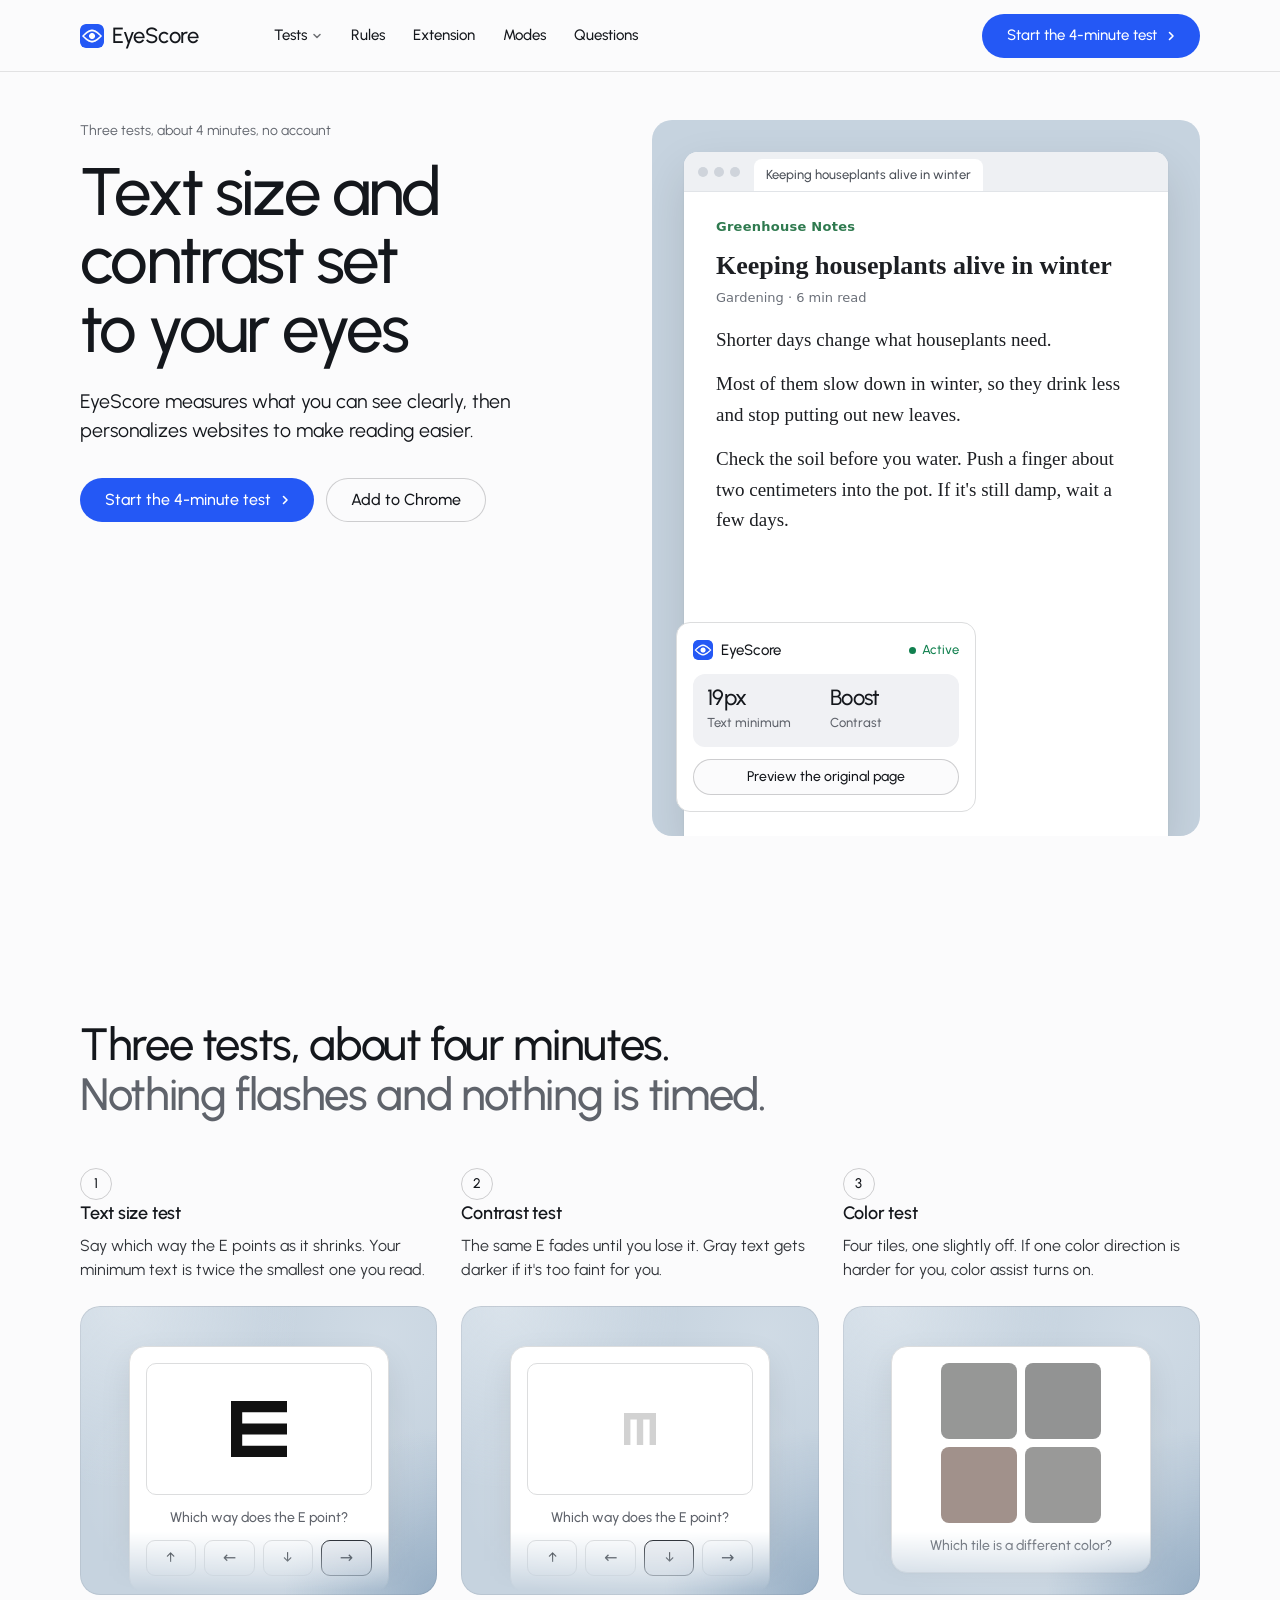
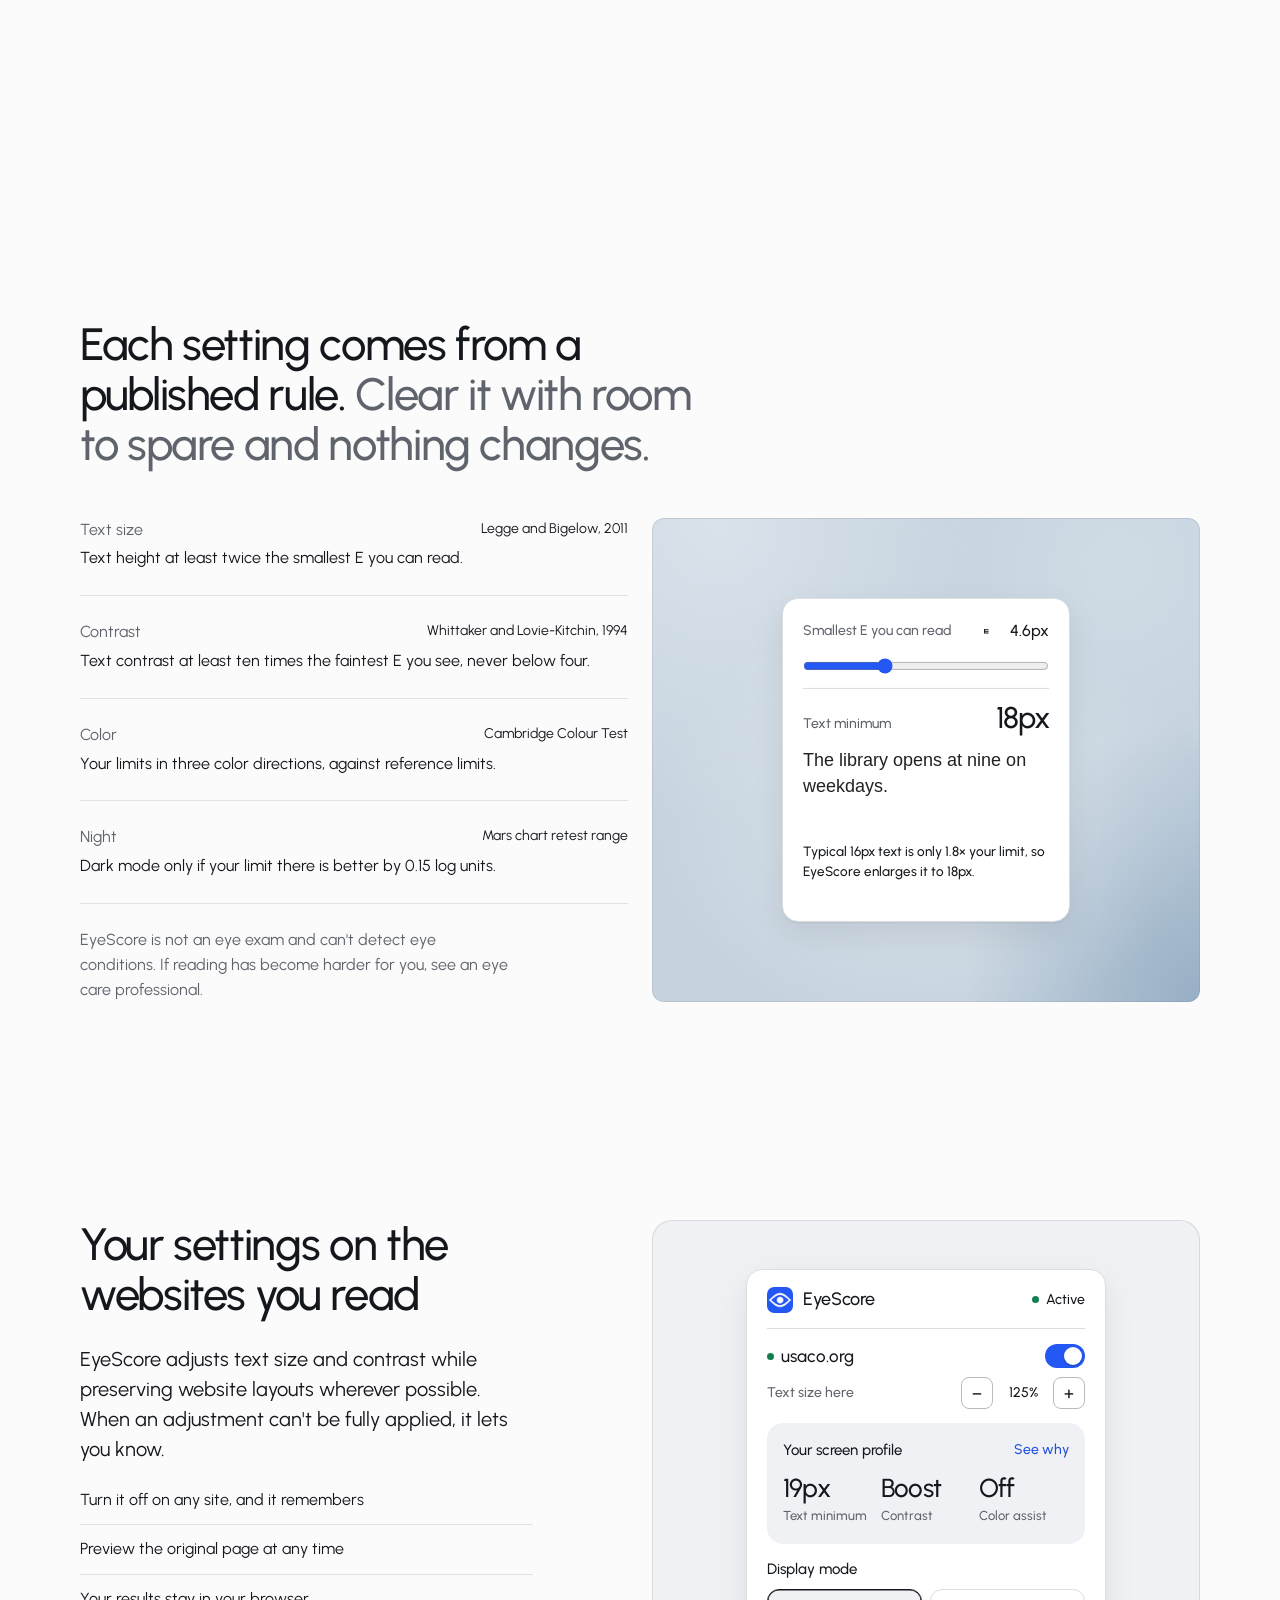
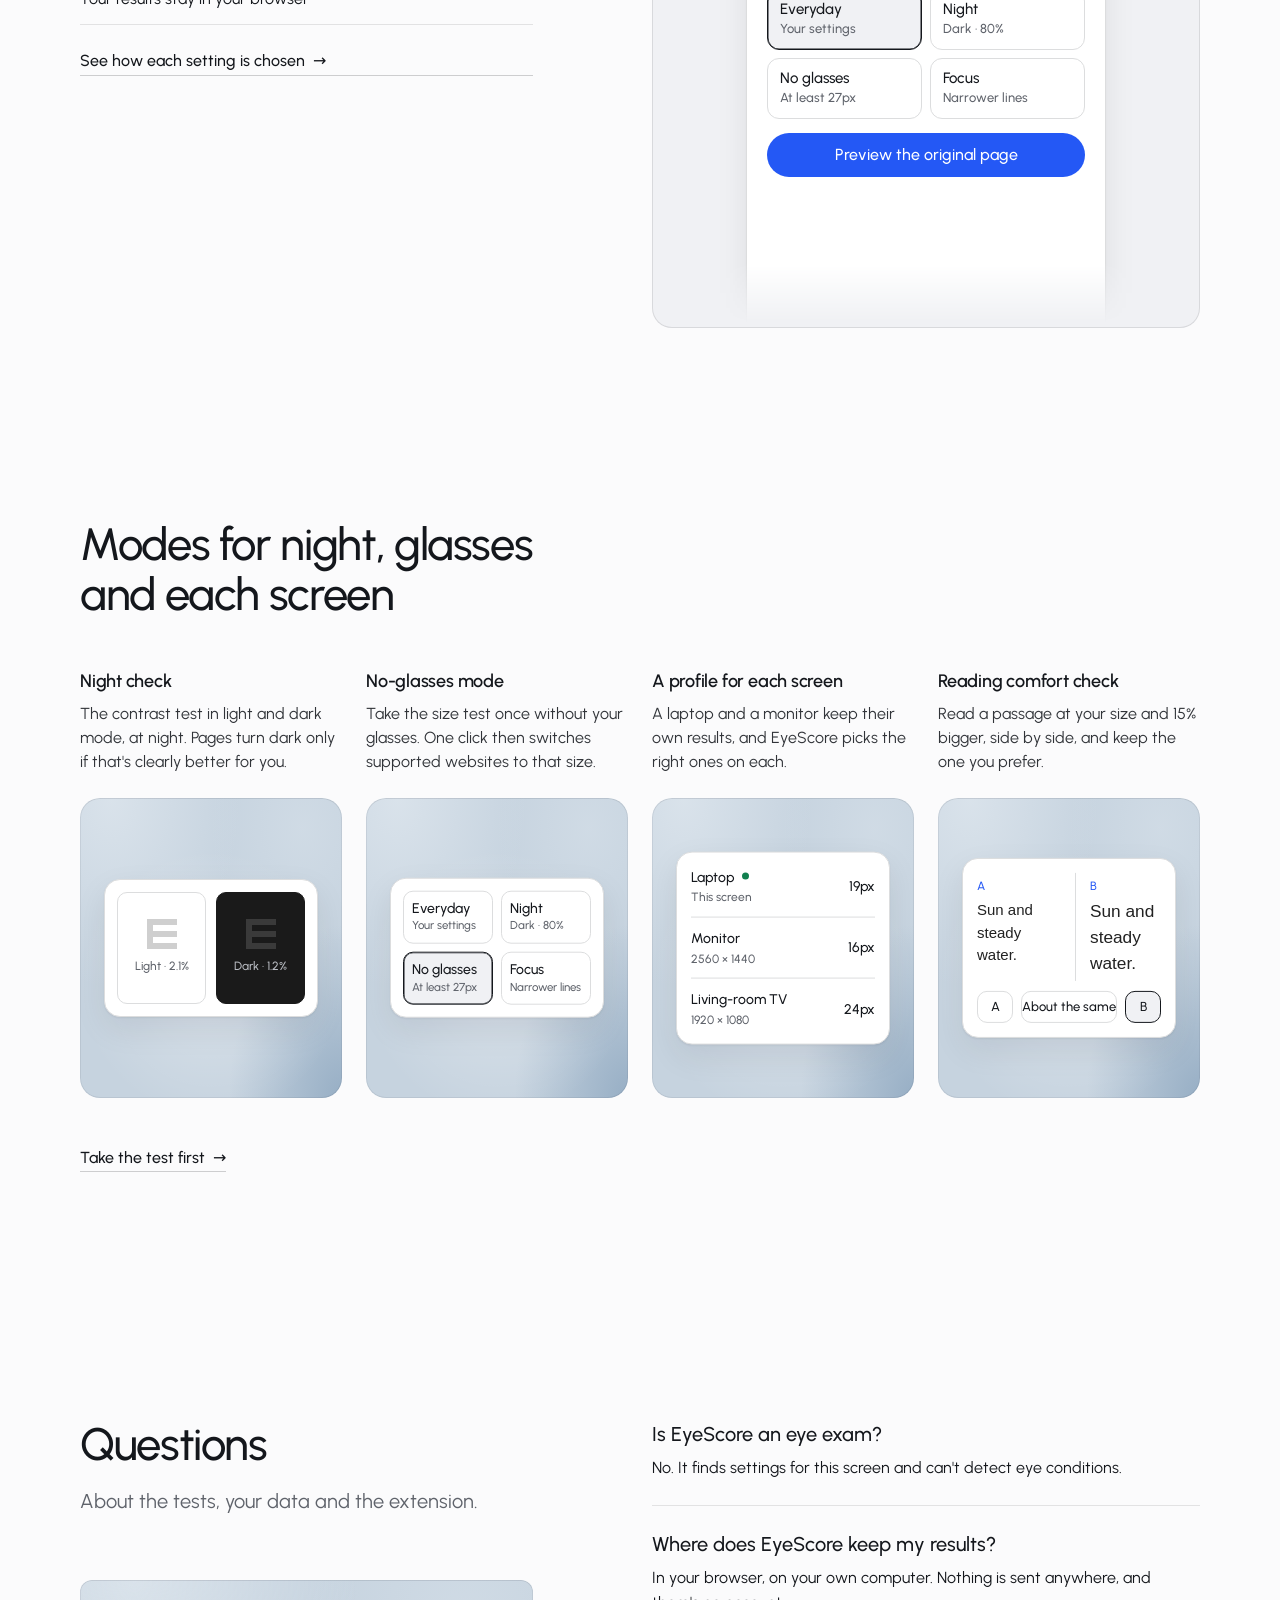
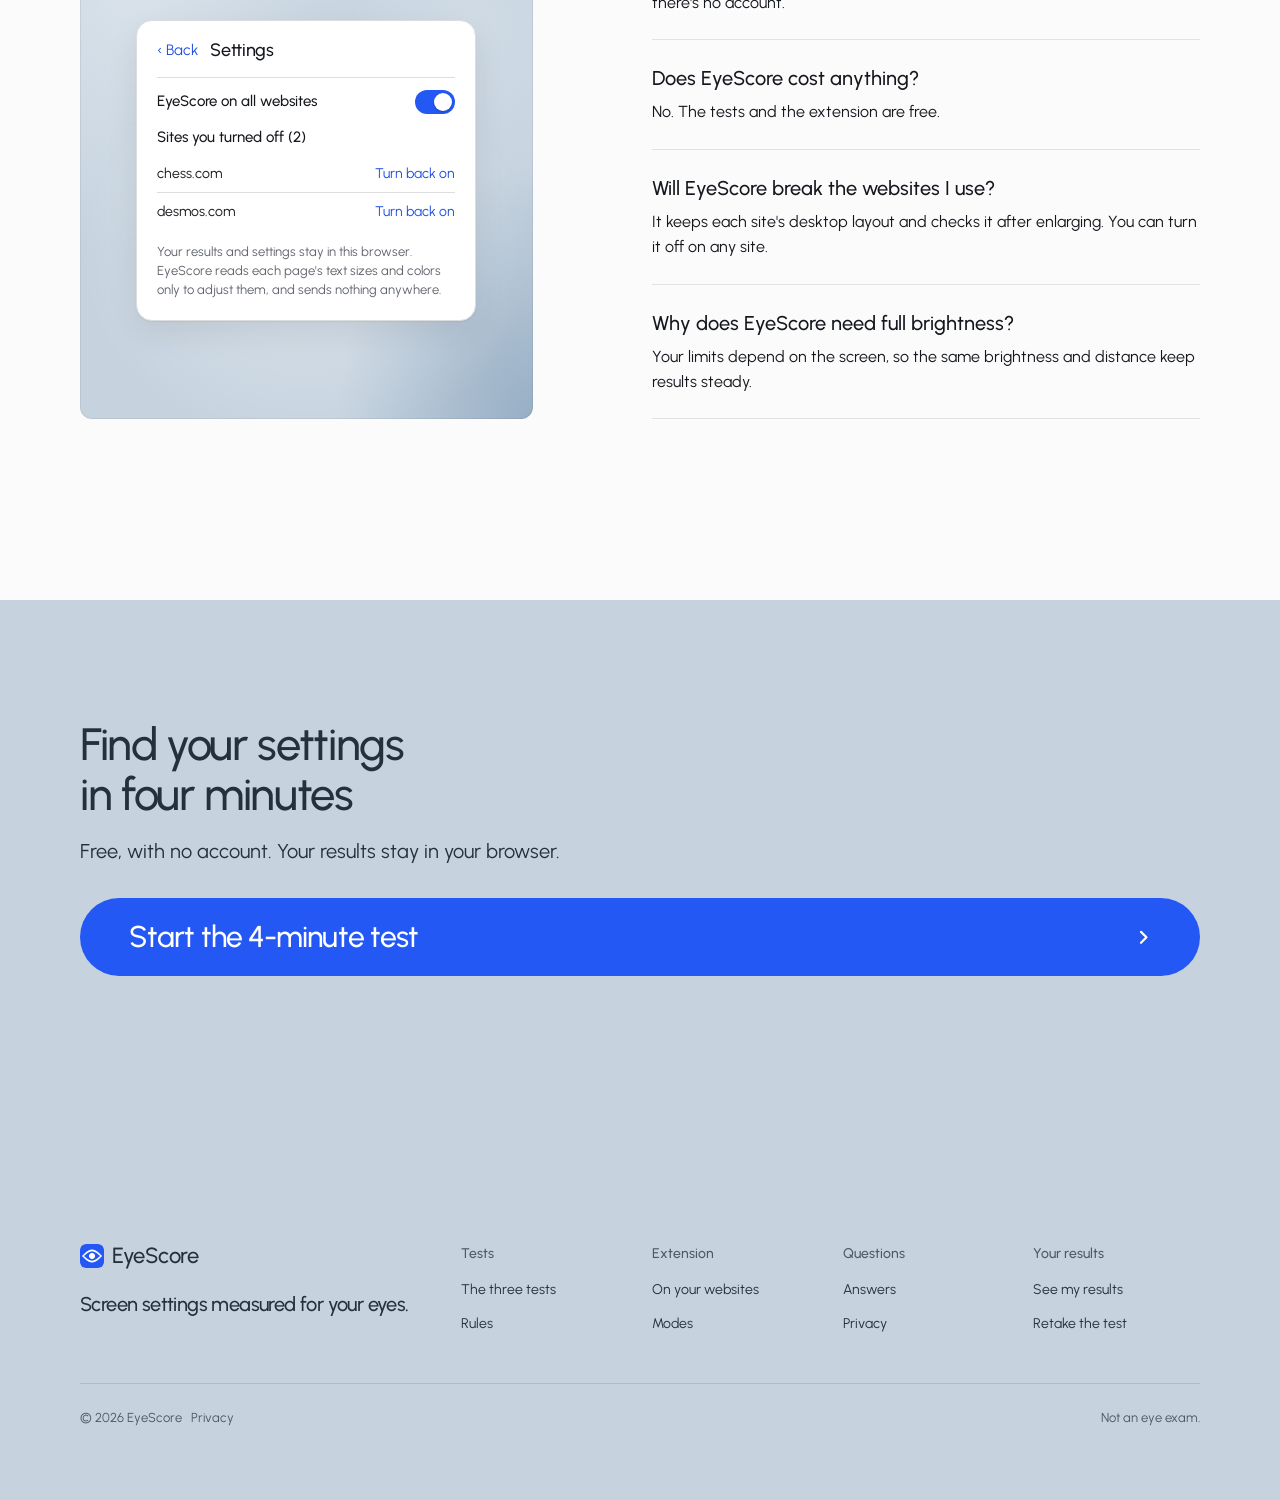
==== commit 73fa9a72: "Add files via upload" ====
--- a/index.html
+++ b/index.html
@@ -1,387 +1,750 @@
 <!doctype html>
-<html lang="en" data-type="software" data-radius="soft" data-ground="sky" data-buttons="pill" data-motion>
-<head>
-<meta charset="utf-8">
-<meta name="viewport" content="width=device-width, initial-scale=1, viewport-fit=cover">
-<!-- Tells the EyeScore extension not to restyle this page. -->
-<meta name="eyescore-site" content="1">
-<title>EyeScore: text size and contrast set to your eyes</title>
-<meta name="description" content="Find the right text size and contrast for your eyes through simple visual tests. EyeScore uses your results to automatically adjust supported websites. Not an eye exam.">
-<meta name="site-kind" content="software">
-<meta name="page-type" content="software">
-<link rel="icon" type="image/png" href="img/icon-32.png">
-<!-- an old link to a test (index.html#start) goes on to the test page -->
-<script src="js/landing-route.js"></script>
-<link rel="stylesheet" href="assets/system.css">
-<link rel="stylesheet" href="assets/ui/cards.css">
-<link rel="stylesheet" href="assets/motion/motion.css">
-<link rel="stylesheet" href="assets/layout/layout.css">
-<link rel="stylesheet" href="css/landing.css">
-</head>
-<body>
-<!-- type: software (a Chrome extension and the web test that sets it up)
-     deal: hero split; nav nav-mega; close close-type (footer-statement carries close-type, so the dealt
-     close-word gives way to it); footer footer-statement; rhythm space; buttons dealt tonal, pill kept to
-     match the extension's own buttons; mark: the client's own icon.
-     palette: the extension's own, light from EyeScore blue (#2458f5), dark "night and sky blue"
-     (#0a0d14 / #5ab9fc), following the visitor's light or dark setting; type: Urbanist (dealt), bundled.
-     effect: none; moments: none (the hero's one motion is the click swap of its demo). An eye-test site
-     keeps everything still that the visitor didn't start.
-     screens at 1440: hero 1, tests 1, rules 1, extension 1, modes 2, questions 1, closing 1; on a phone tests,
-     rules, extension and questions take two (.es-g2m: the .es-scr wrappers become the two screens). -->
+<html lang="en" data-radius="soft" data-ground="sky" data-buttons="pill" data-motion>
+  <head>
+    <meta charset="utf-8" />
+    <meta name="viewport" content="width=device-width, initial-scale=1, viewport-fit=cover" />
+    <!-- Tells the EyeScore extension not to restyle this page. -->
+    <meta name="eyescore-site" content="1" />
+    <title>EyeScore: text size and contrast set to your eyes</title>
+    <meta
+      name="description"
+      content="Find the right text size and contrast for your eyes through simple visual tests. EyeScore uses your results to automatically adjust supported websites. Not an eye exam."
+    />
+    <meta name="site-kind" content="software" />
+    <link rel="icon" type="image/png" href="img/icon-32.png" />
+    <!-- Redirects legacy test links (index.html#start, #results) to app.html -->
+    <script src="js/landing-route.js"></script>
+    <link rel="stylesheet" href="assets/system.css" />
+    <link rel="stylesheet" href="assets/ui/cards.css" />
+    <link rel="stylesheet" href="assets/motion/motion.css" />
+    <link rel="stylesheet" href="assets/layout/layout.css" />
+    <link rel="stylesheet" href="css/landing.css" />
+  </head>
+  <body>
+    <header class="nav">
+      <div class="wrap nav__bar">
+        <a class="nav__logo" href="#top"
+          ><img src="img/icon-180.png" alt="" width="24" height="24" />EyeScore</a
+        >
+        <nav class="nav__links" aria-label="Main">
+          <div class="nav__item">
+            <a class="nav__link" href="#tests"
+              >Tests
+              <svg class="chev" viewBox="0 0 12 12" aria-hidden="true">
+                <path
+                  d="M3 4.5l3 3 3-3"
+                  fill="none"
+                  stroke="currentColor"
+                  stroke-width="1.5"
+                  stroke-linecap="round"
+                  stroke-linejoin="round"
+                /></svg
+            ></a>
+            <div class="nav__menu">
+              <div class="wrap grid">
+                <div class="menu-col span-3">
+                  <p class="t-label">The three tests</p>
+                  <a href="#tests">Text size<span>A shrinking letter E</span></a>
+                  <a href="#tests">Contrast<span>A fading letter E</span></a>
+                  <a href="#tests">Color<span>The tile that's different</span></a>
+                </div>
+                <div class="menu-col span-3">
+                  <p class="t-label">Modes</p>
+                  <a href="#modes">Night check<span>Light or dark at night</span></a>
+                  <a href="#modes">No glasses<span>A second text size</span></a>
+                  <a href="#modes">Each screen<span>Results per screen</span></a>
+                </div>
+                <a class="menu-card span-3 start-10" href="#modes">
+                  <div class="panel">
+                    <div class="stage stage--fade-br">
+                      <div class="at-corner" style="--ax: 24px; --ay: 24px">
+                        <div class="es-ui es-ab es-ab--menu" data-ui>
+                          <div class="es-ab__col">
+                            <span class="es-ab__tag">A</span>
+                            <p style="font-size: 14px">Water them at the base in the morning.</p>
+                          </div>
+                          <div class="es-ab__col">
+                            <span class="es-ab__tag">B</span>
+                            <p style="font-size: 16px">Water them at the base in the morning.</p>
+                          </div>
+                        </div>
+                      </div>
+                    </div>
+                  </div>
+                  <span class="t-card">Reading comfort check</span>
+                  <span class="t-small muted">Pick between two text sizes</span>
+                </a>
+              </div>
+            </div>
+          </div>
+          <div class="nav__item"><a class="nav__link" href="#rules">Rules</a></div>
+          <div class="nav__item"><a class="nav__link" href="#extension">Extension</a></div>
+          <div class="nav__item"><a class="nav__link" href="#modes">Modes</a></div>
+          <div class="nav__item"><a class="nav__link" href="#faq">Questions</a></div>
+        </nav>
+        <div class="nav__actions">
+          <a class="btn btn--primary" href="app.html#start"
+            >Start the 4-minute test<svg class="m-arrow" viewBox="0 0 12 12" aria-hidden="true">
+              <path class="m-arrow__stem" d="M1 6h8" />
+              <path class="m-arrow__head" d="M4.5 2.5 8 6l-3.5 3.5" /></svg
+          ></a>
+        </div>
+        <button class="nav__toggle" type="button" aria-expanded="false" aria-label="Menu">
+          <svg width="18" height="18" viewBox="0 0 18 18" aria-hidden="true">
+            <path
+              d="M2 5h14M2 13h14"
+              stroke="currentColor"
+              stroke-width="1.6"
+              stroke-linecap="round"
+            />
+          </svg>
+        </button>
+      </div>
+    </header>
 
-<header class="nav">
-  <div class="wrap nav__bar">
-    <a class="nav__logo" href="#top"><img src="img/icon-180.png" alt="" width="24" height="24">EyeScore</a>
-    <nav class="nav__links" aria-label="Main">
-      <div class="nav__item">
-        <a class="nav__link" href="#tests">Tests <svg class="chev" viewBox="0 0 12 12" aria-hidden="true"><path d="M3 4.5l3 3 3-3" fill="none" stroke="currentColor" stroke-width="1.5" stroke-linecap="round" stroke-linejoin="round"/></svg></a>
-        <div class="nav__menu">
-          <div class="wrap grid">
-            <div class="menu-col span-3">
-              <p class="t-label">The three tests</p>
-              <a href="#tests">Text size<span>A shrinking letter E</span></a>
-              <a href="#tests">Contrast<span>A fading letter E</span></a>
-              <a href="#tests">Color<span>The tile that's different</span></a>
-            </div>
-            <div class="menu-col span-3">
-              <p class="t-label">Modes</p>
-              <a href="#modes">Night check<span>Light or dark at night</span></a>
-              <a href="#modes">No glasses<span>A second text size</span></a>
-              <a href="#modes">Each screen<span>Results per screen</span></a>
-            </div>
-            <a class="menu-card span-3 start-10" href="#modes">
-              <div class="panel">
-                <div class="stage stage--fade-br"><div class="at-corner" style="--ax: 24px; --ay: 24px">
-                  <div class="es-ui es-ab es-ab--menu" data-ui>
-                    <div class="es-ab__col"><span class="es-ab__tag">A</span><p style="font-size: 14px">Water them at the base in the morning.</p></div>
-                    <div class="es-ab__col"><span class="es-ab__tag">B</span><p style="font-size: 16px">Water them at the base in the morning.</p></div>
-                  </div>
-                </div></div>
-              </div>
-              <span class="t-card">Reading comfort check</span>
-              <span class="t-small muted">Pick between two text sizes</span>
-            </a>
+    <main id="top">
+      <section class="hero hero--split" aria-labelledby="hero-h">
+        <div class="wrap">
+          <div class="hero-text grid hero__grid">
+            <div class="hero__text span-6">
+              <p class="hero__kicker">Three tests, about 4 minutes, no account</p>
+              <h1 id="hero-h">Text size and contrast set to your eyes</h1>
+              <p class="hero__lead">
+                EyeScore measures what you can see clearly, then personalizes websites to make
+                reading easier.
+              </p>
+              <div class="btn-row">
+                <a class="btn btn--primary" href="app.html#start"
+                  >Start the 4-minute test<svg
+                    class="m-arrow"
+                    viewBox="0 0 12 12"
+                    aria-hidden="true"
+                  >
+                    <path class="m-arrow__stem" d="M1 6h8" />
+                    <path class="m-arrow__head" d="M4.5 2.5 8 6l-3.5 3.5" /></svg
+                ></a>
+                <a class="btn btn--secondary" href="#extension" data-store-link
+                  >See the extension</a
+                >
+              </div>
+            </div>
+            <div class="hero__media es-hero span-6 start-7" data-visual>
+              <div
+                class="es-win"
+                data-ui
+                role="img"
+                aria-label="A gardening article on a website, its text enlarged and darkened by EyeScore"
+              >
+                <div class="es-win__bar">
+                  <span class="es-dots" aria-hidden="true"><i></i><i></i><i></i></span
+                  ><span class="es-win__tab">Keeping houseplants alive in winter</span>
+                </div>
+                <div class="es-page" data-es-page>
+                  <p class="es-page__site">Greenhouse Notes</p>
+                  <p class="es-page__title">Keeping houseplants alive in winter</p>
+                  <p class="es-page__by">Gardening · 6 min read</p>
+                  <p class="es-page__p">Shorter days change what houseplants need.</p>
+                  <p class="es-page__p">
+                    Most of them slow down in winter, so they drink less and stop putting out new
+                    leaves.
+                  </p>
+                  <p class="es-page__p">
+                    Check the soil before you water. Push a finger about two centimeters into the
+                    pot. If it's still damp, wait a few days.
+                  </p>
+                </div>
+              </div>
+              <div class="ly-float es-pop" data-ui>
+                <div class="es-pop__head">
+                  <img src="img/icon-32.png" alt="" width="20" height="20" loading="lazy" /><span
+                    >EyeScore</span
+                  ><span class="es-pop__on" data-es-state>Active</span>
+                </div>
+                <div class="es-pop__stats">
+                  <div><b>19px</b><span>Text minimum</span></div>
+                  <div><b>Boost</b><span>Contrast</span></div>
+                </div>
+                <button
+                  class="btn btn--secondary btn--sm es-pop__btn"
+                  type="button"
+                  data-es-toggle
+                  aria-pressed="false"
+                >
+                  Preview the original page
+                </button>
+              </div>
+            </div>
+          </div>
+        </div>
+      </section>
+
+      <section class="section es-g2m" id="tests" aria-labelledby="tests-h">
+        <div class="wrap">
+          <div class="grid es-2">
+            <div class="es-scr">
+              <div class="section-head es-head">
+                <h2 id="tests-h">
+                  Three tests, about four minutes.
+                  <span class="muted">Nothing flashes and nothing is timed.</span>
+                </h2>
+              </div>
+              <article class="card card--row card--open span-4 es-tcard">
+                <span class="step-num">1</span>
+                <h3>Text size test</h3>
+                <p>
+                  Say which way the E points as it shrinks. Your minimum text is twice the smallest
+                  one you read.
+                </p>
+                <div class="panel">
+                  <div class="stage stage--fade-b">
+                    <div
+                      class="at-rise fit"
+                      style="
+                        --ax: max(24px, 50% - 130px);
+                        --ay: 40px;
+                        --ay-sm: 24px;
+                        --fit-max: 260px;
+                      "
+                    >
+                      <div class="es-ui es-test" data-ui>
+                        <div class="es-test__stage">
+                          <svg
+                            class="es-e"
+                            viewBox="0 0 5 5"
+                            width="56"
+                            height="56"
+                            aria-hidden="true"
+                          >
+                            <path d="M0 0h5v1H1v1h4v1H1v1h4v1H0z" />
+                          </svg>
+                        </div>
+                        <p class="es-test__q">Which way does the E point?</p>
+                        <div class="es-keys" aria-hidden="true">
+                          <span>&#8593;</span><span>&#8592;</span><span>&#8595;</span
+                          ><span class="is-on">&#8594;</span>
+                        </div>
+                      </div>
+                    </div>
+                  </div>
+                </div>
+              </article>
+            </div>
+            <div class="es-scr">
+              <article class="card card--row card--open span-4 es-tcard">
+                <span class="step-num">2</span>
+                <h3>Contrast test</h3>
+                <p>
+                  The same E fades until you lose it. Gray text gets darker if it's too faint for
+                  you.
+                </p>
+                <div class="panel">
+                  <div class="stage stage--fade-b">
+                    <div
+                      class="at-rise fit"
+                      style="
+                        --ax: max(24px, 50% - 130px);
+                        --ay: 40px;
+                        --ay-sm: 24px;
+                        --fit-max: 260px;
+                      "
+                    >
+                      <div class="es-ui es-test" data-ui>
+                        <div class="es-test__stage es-test__stage--fade">
+                          <svg
+                            class="es-e"
+                            viewBox="0 0 5 5"
+                            width="32"
+                            height="32"
+                            aria-hidden="true"
+                            style="transform: rotate(90deg)"
+                          >
+                            <path d="M0 0h5v1H1v1h4v1H1v1h4v1H0z" />
+                          </svg>
+                        </div>
+                        <p class="es-test__q">Which way does the E point?</p>
+                        <div class="es-keys" aria-hidden="true">
+                          <span>&#8593;</span><span>&#8592;</span><span class="is-on">&#8595;</span
+                          ><span>&#8594;</span>
+                        </div>
+                      </div>
+                    </div>
+                  </div>
+                </div>
+              </article>
+              <article class="card card--row card--open span-4 es-tcard">
+                <span class="step-num">3</span>
+                <h3>Color test</h3>
+                <p>
+                  Four tiles, one slightly off. If one color direction is harder for you, color
+                  assist turns on.
+                </p>
+                <div class="panel">
+                  <div class="stage stage--fade-b">
+                    <div
+                      class="at-rise fit"
+                      style="
+                        --ax: max(24px, 50% - 130px);
+                        --ay: 40px;
+                        --ay-sm: 24px;
+                        --fit-max: 260px;
+                      "
+                    >
+                      <div class="es-ui es-test" data-ui>
+                        <div class="es-tiles" aria-hidden="true">
+                          <i style="background: rgb(150, 151, 150)"></i
+                          ><i style="background: rgb(146, 147, 147)"></i
+                          ><i style="background: rgb(161, 145, 139)"></i
+                          ><i style="background: rgb(153, 153, 152)"></i>
+                        </div>
+                        <p class="es-test__q">Which tile is a different color?</p>
+                      </div>
+                    </div>
+                  </div>
+                </div>
+              </article>
+            </div>
+          </div>
+        </div>
+      </section>
+
+      <section class="section es-g2m" id="rules" aria-labelledby="rules-h">
+        <div class="wrap">
+          <div class="grid es-2 es-rules">
+            <div class="es-scr">
+              <div class="section-head es-head">
+                <h2 id="rules-h">
+                  Each setting comes from a published rule.
+                  <span class="muted">Clear it with room to spare and nothing changes.</span>
+                </h2>
+              </div>
+              <ul class="rows rows--spec span-6 es-rules__list">
+                <li>
+                  <span class="rows__name">Text size</span>
+                  <p>Text height at least twice the smallest E you can read.</p>
+                  <span class="rows__value">Legge and Bigelow, 2011</span>
+                </li>
+                <li>
+                  <span class="rows__name">Contrast</span>
+                  <p>Text contrast at least ten times the faintest E you see, never below four.</p>
+                  <span class="rows__value">Whittaker and Lovie-Kitchin, 1994</span>
+                </li>
+                <li>
+                  <span class="rows__name">Color</span>
+                  <p>Your limits in three color directions, against reference limits.</p>
+                  <span class="rows__value">Cambridge Colour Test</span>
+                </li>
+                <li>
+                  <span class="rows__name">Night</span>
+                  <p>Dark mode only if your limit there is better by 0.15 log units.</p>
+                  <span class="rows__value">Mars chart retest range</span>
+                </li>
+              </ul>
+            </div>
+            <div class="es-scr">
+              <div class="panel span-6 start-7 es-rules__panel" data-visual>
+                <div class="stage">
+                  <div class="at-center">
+                    <div class="es-ui es-rule" data-ui data-es-rule>
+                      <div class="es-rule__row">
+                        <label class="es-rule__label" for="es-rule-e"
+                          >Smallest E you can read</label
+                        >
+                        <span class="es-rule__e"
+                          ><svg class="es-e" viewBox="0 0 5 5" aria-hidden="true" data-es-e-svg>
+                            <path d="M0 0h5v1H1v1h4v1H1v1h4v1H0z" /></svg
+                          ><b data-es-e>4.6px</b></span
+                        >
+                      </div>
+                      <input
+                        class="es-rule__range"
+                        id="es-rule-e"
+                        type="range"
+                        min="3"
+                        max="8"
+                        step="0.1"
+                        value="4.6"
+                        aria-describedby="es-rule-out"
+                      />
+                      <div class="es-rule__out" id="es-rule-out" aria-live="polite">
+                        <span>Text minimum</span><b data-es-min>18px</b>
+                      </div>
+                      <p class="es-rule__sample" data-es-sample>
+                        The library opens at nine on weekdays.
+                      </p>
+                      <p class="es-rule__verdict" data-es-verdict>
+                        Typical 16px text is 1.8&times; your limit, so EyeScore enlarges it to 18px.
+                      </p>
+                    </div>
+                  </div>
+                </div>
+              </div>
+              <p class="es-note span-6">
+                EyeScore is not an eye exam and can't detect eye conditions. If reading has become
+                harder for you, see an eye care professional.
+              </p>
+            </div>
+          </div>
+        </div>
+      </section>
+
+      <section class="section es-g2m" id="extension" aria-labelledby="extension-h">
+        <div class="wrap">
+          <div class="grid es-2 es-split">
+            <div class="es-scr">
+              <div class="span-5 es-split__text">
+                <h2 id="extension-h">Your settings on the websites you read</h2>
+                <p class="t-lead">
+                  EyeScore adjusts text size and contrast while preserving website layouts wherever
+                  possible. When an adjustment can't be fully applied, it lets you know.
+                </p>
+                <ul class="es-facts">
+                  <li>Turn it off on any site, and it remembers</li>
+                  <li>Preview the original page at any time</li>
+                  <li>Your results stay in your browser</li>
+                </ul>
+                <a class="link" href="#rules">See how each setting is chosen</a>
+              </div>
+            </div>
+            <div class="es-scr">
+              <div class="frame frame--split span-6 start-7" data-visual>
+                <div class="stage stage--fade-b">
+                  <div
+                    class="at-rise to-edge"
+                    style="--w: 360px; --ay: 48px; --ay-sm: 24px; --cut: 40px"
+                  >
+                    <div
+                      class="es-ui es-popup"
+                      data-ui
+                      role="img"
+                      aria-label="The EyeScore extension's window on usaco.org: text enlarged to 125%, its screen profile and display modes"
+                    >
+                      <div class="es-popup__top">
+                        <img
+                          src="img/icon-32.png"
+                          alt=""
+                          width="26"
+                          height="26"
+                          loading="lazy"
+                        /><span class="es-popup__name">EyeScore</span
+                        ><span class="es-popup__status"><i></i>Active</span>
+                      </div>
+                      <div class="es-popup__site">
+                        <span class="es-popup__host"><i></i>usaco.org</span
+                        ><span class="es-switch is-on" aria-hidden="true"></span>
+                      </div>
+                      <div class="es-popup__size">
+                        <span>Text size here</span
+                        ><span class="es-step"><span>&#8722;</span><b>125%</b><span>+</span></span>
+                      </div>
+                      <div class="es-popup__card">
+                        <div class="es-popup__cardhead">
+                          <span>Your screen profile</span><span class="es-popup__why">See why</span>
+                        </div>
+                        <div class="es-popup__stats">
+                          <div><b>19px</b><span>Text minimum</span></div>
+                          <div><b>Boost</b><span>Contrast</span></div>
+                          <div><b>Off</b><span>Color assist</span></div>
+                        </div>
+                      </div>
+                      <p class="es-popup__label">Display mode</p>
+                      <div class="es-modes">
+                        <span class="is-on"><b>Everyday</b><small>Your settings</small></span>
+                        <span><b>Night</b><small>Dark · 80%</small></span>
+                        <span><b>No glasses</b><small>At least 27px</small></span>
+                        <span><b>Focus</b><small>Narrower lines</small></span>
+                      </div>
+                      <span class="es-popup__btn">Preview the original page</span>
+                    </div>
+                  </div>
+                </div>
+              </div>
+            </div>
+          </div>
+        </div>
+      </section>
+
+      <section class="section es-g2m" id="modes" aria-labelledby="modes-h">
+        <div class="wrap">
+          <div class="grid es-2 es-mgrid">
+            <div class="es-scr">
+              <div class="section-head es-head">
+                <h2 id="modes-h">Modes for night, glasses and each screen</h2>
+              </div>
+              <article class="card card--row card--open span-3 es-mcard">
+                <h3>Night check</h3>
+                <p>
+                  The contrast test in light and dark mode, at night. Pages turn dark only if that's
+                  clearly better for you.
+                </p>
+                <div class="panel">
+                  <div class="stage">
+                    <div class="at-center">
+                      <div class="es-ui es-night" data-ui>
+                        <div class="es-night__pane">
+                          <svg
+                            class="es-e"
+                            viewBox="0 0 5 5"
+                            width="30"
+                            height="30"
+                            aria-hidden="true"
+                          >
+                            <path d="M0 0h5v1H1v1h4v1H1v1h4v1H0z" /></svg
+                          ><span>Light · 2.1%</span>
+                        </div>
+                        <div class="es-night__pane es-night__pane--dark">
+                          <svg
+                            class="es-e"
+                            viewBox="0 0 5 5"
+                            width="30"
+                            height="30"
+                            aria-hidden="true"
+                          >
+                            <path d="M0 0h5v1H1v1h4v1H1v1h4v1H0z" /></svg
+                          ><span>Dark · 1.2%</span>
+                        </div>
+                      </div>
+                    </div>
+                  </div>
+                </div>
+              </article>
+              <article class="card card--row card--open span-3 es-mcard">
+                <h3>No-glasses mode</h3>
+                <p>
+                  Take the size test once without your glasses. One click then switches supported
+                  websites to that size.
+                </p>
+                <div class="panel">
+                  <div class="stage">
+                    <div class="at-center">
+                      <div class="es-ui es-tilesui" data-ui>
+                        <span><b>Everyday</b><small>Your settings</small></span>
+                        <span><b>Night</b><small>Dark · 80%</small></span>
+                        <span class="is-on"><b>No glasses</b><small>At least 27px</small></span>
+                        <span><b>Focus</b><small>Narrower lines</small></span>
+                      </div>
+                    </div>
+                  </div>
+                </div>
+              </article>
+            </div>
+            <div class="es-scr">
+              <article class="card card--row card--open span-3 es-mcard">
+                <h3>A profile for each screen</h3>
+                <p>
+                  A laptop and a monitor keep their own results, and EyeScore picks the right ones
+                  on each.
+                </p>
+                <div class="panel">
+                  <div class="stage">
+                    <div class="at-center">
+                      <div class="es-ui es-screens" data-ui>
+                        <div class="es-screens__row is-on">
+                          <span><b>Laptop</b><small>This screen</small></span
+                          ><em>19px</em>
+                        </div>
+                        <div class="es-screens__row">
+                          <span><b>Monitor</b><small>2560 × 1440</small></span
+                          ><em>16px</em>
+                        </div>
+                        <div class="es-screens__row">
+                          <span><b>Living-room TV</b><small>1920 × 1080</small></span
+                          ><em>24px</em>
+                        </div>
+                      </div>
+                    </div>
+                  </div>
+                </div>
+              </article>
+              <article class="card card--row card--open span-3 es-mcard">
+                <h3>Reading comfort check</h3>
+                <p>
+                  Read a passage at your size and 15% bigger, side by side, and keep the one you
+                  prefer.
+                </p>
+                <div class="panel">
+                  <div class="stage">
+                    <div class="at-center">
+                      <div class="es-ui es-ab" data-ui>
+                        <div class="es-ab__col">
+                          <span class="es-ab__tag">A</span>
+                          <p style="font-size: 15px">Sun and steady water.</p>
+                        </div>
+                        <div class="es-ab__col">
+                          <span class="es-ab__tag">B</span>
+                          <p style="font-size: 17.25px">Sun and steady water.</p>
+                        </div>
+                        <div class="es-ab__keys" aria-hidden="true">
+                          <span>A</span><span>About the same</span><span class="is-on">B</span>
+                        </div>
+                      </div>
+                    </div>
+                  </div>
+                </div>
+              </article>
+              <a class="link es-mlink" href="app.html#start">Take the test first</a>
+            </div>
+          </div>
+        </div>
+      </section>
+
+      <section class="section es-g2m" id="faq" aria-labelledby="faq-h">
+        <div class="wrap">
+          <div class="grid es-2 es-faq">
+            <div class="es-scr">
+              <div class="span-5 es-faq__head">
+                <h2 id="faq-h">Questions</h2>
+                <p class="t-lead muted es-faq__lead">
+                  About the tests, your data and the extension.
+                </p>
+              </div>
+              <div class="faq span-6 start-7">
+                <div class="faq__item">
+                  <h3>Is EyeScore an eye exam?</h3>
+                  <p>No. It finds settings for this screen and can't detect eye conditions.</p>
+                </div>
+                <div class="faq__item">
+                  <h3>Where does EyeScore keep my results?</h3>
+                  <p>
+                    In your browser, on your own computer. Nothing is sent anywhere, and there's no
+                    account.
+                  </p>
+                </div>
+                <div class="faq__item">
+                  <h3>Does EyeScore cost anything?</h3>
+                  <p>No. The tests and the extension are free.</p>
+                </div>
+                <div class="faq__item">
+                  <h3>Will EyeScore break the websites I use?</h3>
+                  <p>
+                    It keeps each site's desktop layout and checks it after enlarging. You can turn
+                    it off on any site.
+                  </p>
+                </div>
+                <div class="faq__item">
+                  <h3>Why does EyeScore need full brightness?</h3>
+                  <p>
+                    Your limits depend on the screen, so the same brightness and distance keep
+                    results steady.
+                  </p>
+                </div>
+              </div>
+            </div>
+            <div class="es-scr">
+              <div class="panel span-5 es-faq__panel" data-visual>
+                <div class="stage stage--fade-b">
+                  <div
+                    class="at-rise fit"
+                    style="
+                      --ax: max(24px, 50% - 170px);
+                      --ay: 40px;
+                      --ay-sm: 24px;
+                      --fit-max: 340px;
+                    "
+                  >
+                    <div
+                      class="es-ui es-settings"
+                      data-ui
+                      role="img"
+                      aria-label="The extension's settings: EyeScore on all websites, two sites turned off, and its data note"
+                    >
+                      <div class="es-settings__top">
+                        <span class="es-settings__back">&#8249; Back</span><b>Settings</b>
+                      </div>
+                      <div class="es-settings__row">
+                        <span>EyeScore on all websites</span
+                        ><span class="es-switch is-on" aria-hidden="true"></span>
+                      </div>
+                      <p class="es-settings__sum">Sites you turned off (2)</p>
+                      <ul class="es-settings__list">
+                        <li>
+                          <span>chess.com</span><span class="es-settings__link">Turn back on</span>
+                        </li>
+                        <li>
+                          <span>desmos.com</span><span class="es-settings__link">Turn back on</span>
+                        </li>
+                      </ul>
+                      <p class="es-settings__note">
+                        Your results and settings stay in this browser. EyeScore reads each page's
+                        text sizes and colors only to adjust them, and sends nothing anywhere.
+                      </p>
+                    </div>
+                  </div>
+                </div>
+              </div>
+            </div>
+          </div>
+        </div>
+      </section>
+    </main>
+
+    <footer class="footer closing footer--statement" id="close" aria-labelledby="close-h">
+      <div class="wrap">
+        <div class="closing__cta close--type">
+          <div class="section-head">
+            <h2 id="close-h">Find your settings in four minutes</h2>
+            <p>Free, with no account. Your results stay in your browser.</p>
+          </div>
+          <a class="btn btn--primary btn--xl btn--wide" href="app.html#start"
+            >Start the 4-minute test<svg class="m-arrow" viewBox="0 0 12 12" aria-hidden="true">
+              <path class="m-arrow__stem" d="M1 6h8" />
+              <path class="m-arrow__head" d="M4.5 2.5 8 6l-3.5 3.5" /></svg
+          ></a>
+        </div>
+        <div class="closing__links">
+          <div class="grid">
+            <div class="span-4 stack-4">
+              <a class="nav__logo" href="#top"
+                ><img
+                  src="img/icon-180.png"
+                  alt=""
+                  width="24"
+                  height="24"
+                  loading="lazy"
+                />EyeScore</a
+              >
+              <p class="footer__lede">Screen settings measured for your eyes.</p>
+            </div>
+            <div class="span-2 footer__col">
+              <h4>Tests</h4>
+              <ul>
+                <li><a href="#tests">The three tests</a></li>
+                <li><a href="#rules">Rules</a></li>
+              </ul>
+            </div>
+            <div class="span-2 footer__col">
+              <h4>Extension</h4>
+              <ul>
+                <li><a href="#extension">On your websites</a></li>
+                <li><a href="#modes">Modes</a></li>
+              </ul>
+            </div>
+            <div class="span-2 footer__col">
+              <h4>Questions</h4>
+              <ul>
+                <li><a href="#faq">Answers</a></li>
+                <li><a href="privacy.html">Privacy</a></li>
+              </ul>
+            </div>
+            <div class="span-2 footer__col">
+              <h4>Your results</h4>
+              <ul>
+                <li><a href="app.html#results">See my results</a></li>
+                <li><a href="app.html#start">Retake the test</a></li>
+              </ul>
+            </div>
+          </div>
+          <div class="footer__legal">
+            <span>&copy; 2026 EyeScore &nbsp; <a href="privacy.html">Privacy</a></span>
+            <span class="muted">Not an eye exam.</span>
           </div>
         </div>
       </div>
-      <div class="nav__item"><a class="nav__link" href="#rules">Rules</a></div>
-      <div class="nav__item"><a class="nav__link" href="#extension">Extension</a></div>
-      <div class="nav__item"><a class="nav__link" href="#modes">Modes</a></div>
-      <div class="nav__item"><a class="nav__link" href="#faq">Questions</a></div>
-    </nav>
-    <div class="nav__actions">
-      <a class="btn btn--primary" href="app.html#start">Start the 4-minute test<svg class="m-arrow" viewBox="0 0 12 12" aria-hidden="true"><path class="m-arrow__stem" d="M1 6h8"/><path class="m-arrow__head" d="M4.5 2.5 8 6l-3.5 3.5"/></svg></a>
-    </div>
-    <button class="nav__toggle" type="button" aria-expanded="false" aria-label="Menu">
-      <svg width="18" height="18" viewBox="0 0 18 18" aria-hidden="true"><path d="M2 5h14M2 13h14" stroke="currentColor" stroke-width="1.6" stroke-linecap="round"/></svg>
-    </button>
-  </div>
-</header>
+    </footer>
 
-<main id="top">
-  <section class="hero hero--split" aria-labelledby="hero-h">
-    <div class="wrap"><div class="hero-text grid hero__grid">
-      <div class="hero__text span-6">
-        <p class="hero__kicker">Three tests, about 4 minutes, no account</p>
-        <h1 id="hero-h">Text size and contrast set to your eyes</h1>
-        <p class="hero__lead">EyeScore measures what you can see clearly, then personalizes websites to make reading easier.</p>
-        <div class="btn-row">
-          <a class="btn btn--primary" href="app.html#start">Start the 4-minute test<svg class="m-arrow" viewBox="0 0 12 12" aria-hidden="true"><path class="m-arrow__stem" d="M1 6h8"/><path class="m-arrow__head" d="M4.5 2.5 8 6l-3.5 3.5"/></svg></a>
-          <a class="btn btn--secondary" href="#extension" data-store-link>See the extension</a>
-        </div>
-      </div>
-      <div class="hero__media es-hero span-6 start-7" data-visual>
-        <div class="es-win" data-ui role="img" aria-label="A gardening article on a website, its text enlarged and darkened by EyeScore">
-          <div class="es-win__bar"><span class="es-dots" aria-hidden="true"><i></i><i></i><i></i></span><span class="es-win__tab">Keeping houseplants alive in winter</span></div>
-          <div class="es-page" data-es-page>
-            <p class="es-page__site">Greenhouse Notes</p>
-            <p class="es-page__title">Keeping houseplants alive in winter</p>
-            <p class="es-page__by">Gardening · 6 min read</p>
-            <p class="es-page__p">Shorter days change what houseplants need.</p>
-            <p class="es-page__p">Most of them slow down in winter, so they drink less and stop putting out new leaves.</p>
-            <p class="es-page__p">Check the soil before you water. Push a finger about two centimeters into the pot. If it's still damp, wait a few days.</p>
-          </div>
-        </div>
-        <div class="ly-float es-pop" data-ui>
-          <div class="es-pop__head"><img src="img/icon-32.png" alt="" width="20" height="20" loading="lazy"><span>EyeScore</span><span class="es-pop__on" data-es-state>Active</span></div>
-          <div class="es-pop__stats">
-            <div><b>19px</b><span>Text minimum</span></div>
-            <div><b>Boost</b><span>Contrast</span></div>
-          </div>
-          <button class="btn btn--secondary btn--sm es-pop__btn" type="button" data-es-toggle aria-pressed="false">Preview the original page</button>
-        </div>
-      </div>
-    </div></div>
-  </section>
-
-  <section class="section es-g2m" id="tests" aria-labelledby="tests-h">
-    <div class="wrap">
-      <div class="grid es-2">
-        <div class="es-scr">
-          <div class="section-head es-head">
-            <h2 id="tests-h">Three tests, about four minutes. <span class="muted">Nothing flashes and nothing is timed.</span></h2>
-          </div>
-          <article class="card card--row card--open span-4 es-tcard">
-            <span class="step-num">1</span>
-            <h3>Text size test</h3>
-            <p>Say which way the E points as it shrinks. Your minimum text is twice the smallest one you read.</p>
-            <div class="panel">
-              <div class="stage stage--fade-b"><div class="at-rise fit" style="--ax: max(24px, 50% - 130px); --ay: 40px; --ay-sm: 24px; --fit-max: 260px">
-                <div class="es-ui es-test" data-ui>
-                  <div class="es-test__stage"><svg class="es-e" viewBox="0 0 5 5" width="56" height="56" aria-hidden="true"><path d="M0 0h5v1H1v1h4v1H1v1h4v1H0z"/></svg></div>
-                  <p class="es-test__q">Which way does the E point?</p>
-                  <div class="es-keys" aria-hidden="true"><span>&#8593;</span><span>&#8592;</span><span>&#8595;</span><span class="is-on">&#8594;</span></div>
-                </div>
-              </div></div>
-            </div>
-          </article>
-        </div>
-        <div class="es-scr">
-          <article class="card card--row card--open span-4 es-tcard">
-            <span class="step-num">2</span>
-            <h3>Contrast test</h3>
-            <p>The same E fades until you lose it. Gray text gets darker if it's too faint for you.</p>
-            <div class="panel">
-              <div class="stage stage--fade-b"><div class="at-rise fit" style="--ax: max(24px, 50% - 130px); --ay: 40px; --ay-sm: 24px; --fit-max: 260px">
-                <div class="es-ui es-test" data-ui>
-                  <div class="es-test__stage es-test__stage--fade"><svg class="es-e" viewBox="0 0 5 5" width="32" height="32" aria-hidden="true" style="transform: rotate(90deg)"><path d="M0 0h5v1H1v1h4v1H1v1h4v1H0z"/></svg></div>
-                  <p class="es-test__q">Which way does the E point?</p>
-                  <div class="es-keys" aria-hidden="true"><span>&#8593;</span><span>&#8592;</span><span class="is-on">&#8595;</span><span>&#8594;</span></div>
-                </div>
-              </div></div>
-            </div>
-          </article>
-          <article class="card card--row card--open span-4 es-tcard">
-            <span class="step-num">3</span>
-            <h3>Color test</h3>
-            <p>Four tiles, one slightly off. If one color direction is harder for you, color assist turns on.</p>
-            <div class="panel">
-              <div class="stage stage--fade-b"><div class="at-rise fit" style="--ax: max(24px, 50% - 130px); --ay: 40px; --ay-sm: 24px; --fit-max: 260px">
-                <div class="es-ui es-test" data-ui>
-                  <div class="es-tiles" aria-hidden="true"><i style="background: rgb(150, 151, 150)"></i><i style="background: rgb(146, 147, 147)"></i><i style="background: rgb(161, 145, 139)"></i><i style="background: rgb(153, 153, 152)"></i></div>
-                  <p class="es-test__q">Which tile is a different color?</p>
-                </div>
-              </div></div>
-            </div>
-          </article>
-        </div>
-      </div>
-    </div>
-  </section>
-
-  <section class="section es-g2m" id="rules" aria-labelledby="rules-h">
-    <div class="wrap">
-      <div class="grid es-2 es-rules">
-        <div class="es-scr">
-          <div class="section-head es-head">
-            <h2 id="rules-h">Each setting comes from a published rule. <span class="muted">Clear it with room to spare and nothing changes.</span></h2>
-          </div>
-          <ul class="rows rows--spec span-6 es-rules__list">
-            <li><span class="rows__name">Text size</span><p>Text height at least twice the smallest E you can read.</p><span class="rows__value">Legge and Bigelow, 2011</span></li>
-            <li><span class="rows__name">Contrast</span><p>Text contrast at least ten times the faintest E you see, never below four.</p><span class="rows__value">Whittaker and Lovie-Kitchin, 1994</span></li>
-            <li><span class="rows__name">Color</span><p>Your limits in three color directions, against reference limits.</p><span class="rows__value">Cambridge Colour Test</span></li>
-            <li><span class="rows__name">Night</span><p>Dark mode only if your limit there is better by 0.15 log units.</p><span class="rows__value">Mars chart retest range</span></li>
-          </ul>
-        </div>
-        <div class="es-scr">
-          <div class="panel span-6 start-7 es-rules__panel" data-visual>
-            <div class="stage"><div class="at-center">
-              <div class="es-ui es-rule" data-ui data-es-rule>
-                <div class="es-rule__row">
-                  <label class="es-rule__label" for="es-rule-e">Smallest E you can read</label>
-                  <span class="es-rule__e"><svg class="es-e" viewBox="0 0 5 5" aria-hidden="true" data-es-e-svg><path d="M0 0h5v1H1v1h4v1H1v1h4v1H0z"/></svg><b data-es-e>4.6px</b></span>
-                </div>
-                <input class="es-rule__range" id="es-rule-e" type="range" min="3" max="8" step="0.1" value="4.6" aria-describedby="es-rule-out">
-                <div class="es-rule__out" id="es-rule-out" aria-live="polite">
-                  <span>Text minimum</span><b data-es-min>18px</b>
-                </div>
-                <p class="es-rule__sample" data-es-sample>The library opens at nine on weekdays.</p>
-                <p class="es-rule__verdict" data-es-verdict>Typical 16px text is 1.8&times; your limit, so EyeScore enlarges it to 18px.</p>
-              </div>
-            </div></div>
-          </div>
-          <p class="es-note span-6">EyeScore is not an eye exam and can't detect eye conditions. If reading has become harder for you, see an eye care professional.</p>
-        </div>
-      </div>
-    </div>
-  </section>
-
-  <section class="section es-g2m" id="extension" aria-labelledby="extension-h">
-    <div class="wrap">
-      <div class="grid es-2 es-split">
-        <div class="es-scr">
-          <div class="span-5 es-split__text">
-            <h2 id="extension-h">Your settings on the websites you read</h2>
-            <p class="t-lead">EyeScore adjusts text size and contrast while preserving website layouts wherever possible. When an adjustment can't be fully applied, it lets you know.</p>
-            <ul class="es-facts">
-              <li>Turn it off on any site, and it remembers</li>
-              <li>Preview the original page at any time</li>
-              <li>Your results stay in your browser</li>
-            </ul>
-            <a class="link" href="#rules">See how each setting is chosen</a>
-          </div>
-        </div>
-        <div class="es-scr">
-          <div class="frame frame--split span-6 start-7" data-visual>
-            <div class="stage stage--fade-b"><div class="at-rise to-edge" style="--w: 360px; --ay: 48px; --ay-sm: 24px; --cut: 40px">
-              <div class="es-ui es-popup" data-ui role="img" aria-label="The EyeScore extension's window on usaco.org: text enlarged to 125%, its screen profile and display modes">
-                <div class="es-popup__top"><img src="img/icon-32.png" alt="" width="26" height="26" loading="lazy"><span class="es-popup__name">EyeScore</span><span class="es-popup__status"><i></i>Active</span></div>
-                <div class="es-popup__site"><span class="es-popup__host"><i></i>usaco.org</span><span class="es-switch is-on" aria-hidden="true"></span></div>
-                <div class="es-popup__size"><span>Text size here</span><span class="es-step"><span>&#8722;</span><b>125%</b><span>+</span></span></div>
-                <div class="es-popup__card">
-                  <div class="es-popup__cardhead"><span>Your screen profile</span><span class="es-popup__why">See why</span></div>
-                  <div class="es-popup__stats"><div><b>19px</b><span>Text minimum</span></div><div><b>Boost</b><span>Contrast</span></div><div><b>Off</b><span>Color assist</span></div></div>
-                </div>
-                <p class="es-popup__label">Display mode</p>
-                <div class="es-modes">
-                  <span class="is-on"><b>Everyday</b><small>Your settings</small></span>
-                  <span><b>Night</b><small>Dark · 80%</small></span>
-                  <span><b>No glasses</b><small>At least 27px</small></span>
-                  <span><b>Focus</b><small>Narrower lines</small></span>
-                </div>
-                <span class="es-popup__btn">Preview the original page</span>
-              </div>
-            </div></div>
-          </div>
-        </div>
-      </div>
-    </div>
-  </section>
-
-  <section class="section es-g2m" id="modes" aria-labelledby="modes-h">
-    <div class="wrap">
-      <div class="grid es-2 es-mgrid">
-        <div class="es-scr">
-          <div class="section-head es-head">
-            <h2 id="modes-h">Modes for night, glasses and each screen</h2>
-          </div>
-          <article class="card card--row card--open span-3 es-mcard">
-            <h3>Night check</h3>
-            <p>The contrast test in light and dark mode, at night. Pages turn dark only if that's clearly better for you.</p>
-            <div class="panel">
-              <div class="stage"><div class="at-center">
-                <div class="es-ui es-night" data-ui>
-                  <div class="es-night__pane"><svg class="es-e" viewBox="0 0 5 5" width="30" height="30" aria-hidden="true"><path d="M0 0h5v1H1v1h4v1H1v1h4v1H0z"/></svg><span>Light · 2.1%</span></div>
-                  <div class="es-night__pane es-night__pane--dark"><svg class="es-e" viewBox="0 0 5 5" width="30" height="30" aria-hidden="true"><path d="M0 0h5v1H1v1h4v1H1v1h4v1H0z"/></svg><span>Dark · 1.2%</span></div>
-                </div>
-              </div></div>
-            </div>
-          </article>
-          <article class="card card--row card--open span-3 es-mcard">
-            <h3>No-glasses mode</h3>
-            <p>Take the size test once without your glasses. One click then switches supported websites to that size.</p>
-            <div class="panel">
-              <div class="stage"><div class="at-center">
-                <div class="es-ui es-tilesui" data-ui>
-                  <span><b>Everyday</b><small>Your settings</small></span>
-                  <span><b>Night</b><small>Dark · 80%</small></span>
-                  <span class="is-on"><b>No glasses</b><small>At least 27px</small></span>
-                  <span><b>Focus</b><small>Narrower lines</small></span>
-                </div>
-              </div></div>
-            </div>
-          </article>
-        </div>
-        <div class="es-scr">
-          <article class="card card--row card--open span-3 es-mcard">
-            <h3>A profile for each screen</h3>
-            <p>A laptop and a monitor keep their own results, and EyeScore picks the right ones on each.</p>
-            <div class="panel">
-              <div class="stage"><div class="at-center">
-                <div class="es-ui es-screens" data-ui>
-                  <div class="es-screens__row is-on"><span><b>Laptop</b><small>This screen</small></span><em>19px</em></div>
-                  <div class="es-screens__row"><span><b>Monitor</b><small>2560 × 1440</small></span><em>16px</em></div>
-                  <div class="es-screens__row"><span><b>Living-room TV</b><small>1920 × 1080</small></span><em>24px</em></div>
-                </div>
-              </div></div>
-            </div>
-          </article>
-          <article class="card card--row card--open span-3 es-mcard">
-            <h3>Reading comfort check</h3>
-            <p>Read a passage at your size and 15% bigger, side by side, and keep the one you prefer.</p>
-            <div class="panel">
-              <div class="stage"><div class="at-center">
-                <div class="es-ui es-ab" data-ui>
-                  <div class="es-ab__col"><span class="es-ab__tag">A</span><p style="font-size: 15px">Sun and steady water.</p></div>
-                  <div class="es-ab__col"><span class="es-ab__tag">B</span><p style="font-size: 17.25px">Sun and steady water.</p></div>
-                  <div class="es-ab__keys" aria-hidden="true"><span>A</span><span>About the same</span><span class="is-on">B</span></div>
-                </div>
-              </div></div>
-            </div>
-          </article>
-          <a class="link es-mlink" href="app.html#start">Take the test first</a>
-        </div>
-      </div>
-    </div>
-  </section>
-
-  <section class="section es-g2m" id="faq" aria-labelledby="faq-h">
-    <div class="wrap">
-      <div class="grid es-2 es-faq">
-        <div class="es-scr">
-          <div class="span-5 es-faq__head">
-            <h2 id="faq-h">Questions</h2>
-            <p class="t-lead muted es-faq__lead">About the tests, your data and the extension.</p>
-          </div>
-          <div class="faq span-6 start-7">
-            <div class="faq__item"><h3>Is EyeScore an eye exam?</h3><p>No. It finds settings for this screen and can't detect eye conditions.</p></div>
-            <div class="faq__item"><h3>Where does EyeScore keep my results?</h3><p>In your browser, on your own computer. Nothing is sent anywhere, and there's no account.</p></div>
-            <div class="faq__item"><h3>Does EyeScore cost anything?</h3><p>No. The tests and the extension are free.</p></div>
-            <div class="faq__item"><h3>Will EyeScore break the websites I use?</h3><p>It keeps each site's desktop layout and checks it after enlarging. You can turn it off on any site.</p></div>
-            <div class="faq__item"><h3>Why does EyeScore need full brightness?</h3><p>Your limits depend on the screen, so the same brightness and distance keep results steady.</p></div>
-          </div>
-        </div>
-        <div class="es-scr">
-          <div class="panel span-5 es-faq__panel" data-visual>
-            <div class="stage stage--fade-b"><div class="at-rise fit" style="--ax: max(24px, 50% - 170px); --ay: 40px; --ay-sm: 24px; --fit-max: 340px">
-              <div class="es-ui es-settings" data-ui role="img" aria-label="The extension's settings: EyeScore on all websites, two sites turned off, and its data note">
-                <div class="es-settings__top"><span class="es-settings__back">&#8249; Back</span><b>Settings</b></div>
-                <div class="es-settings__row"><span>EyeScore on all websites</span><span class="es-switch is-on" aria-hidden="true"></span></div>
-                <p class="es-settings__sum">Sites you turned off (2)</p>
-                <ul class="es-settings__list"><li><span>chess.com</span><span class="es-settings__link">Turn back on</span></li><li><span>desmos.com</span><span class="es-settings__link">Turn back on</span></li></ul>
-                <p class="es-settings__note">Your results and settings stay in this browser. EyeScore reads each page's text sizes and colors only to adjust them, and sends nothing anywhere.</p>
-              </div>
-            </div></div>
-          </div>
-        </div>
-      </div>
-    </div>
-  </section>
-</main>
-
-<footer class="footer closing footer--statement" id="close" aria-labelledby="close-h">
-  <div class="wrap">
-    <div class="closing__cta close--type">
-      <div class="section-head">
-        <h2 id="close-h">Find your settings in four minutes</h2>
-        <p>Free, with no account. Your results stay in your browser.</p>
-      </div>
-      <a class="btn btn--primary btn--xl btn--wide" href="app.html#start">Start the 4-minute test<svg class="m-arrow" viewBox="0 0 12 12" aria-hidden="true"><path class="m-arrow__stem" d="M1 6h8"/><path class="m-arrow__head" d="M4.5 2.5 8 6l-3.5 3.5"/></svg></a>
-    </div>
-    <div class="closing__links">
-      <div class="grid">
-        <div class="span-4 stack-4">
-          <a class="nav__logo" href="#top"><img src="img/icon-180.png" alt="" width="24" height="24" loading="lazy">EyeScore</a>
-          <p class="footer__lede">Screen settings measured for your eyes.</p>
-        </div>
-        <div class="span-2 footer__col"><h4>Tests</h4><ul><li><a href="#tests">The three tests</a></li><li><a href="#rules">Rules</a></li></ul></div>
-        <div class="span-2 footer__col"><h4>Extension</h4><ul><li><a href="#extension">On your websites</a></li><li><a href="#modes">Modes</a></li></ul></div>
-        <div class="span-2 footer__col"><h4>Questions</h4><ul><li><a href="#faq">Answers</a></li><li><a href="privacy.html">Privacy</a></li></ul></div>
-        <div class="span-2 footer__col"><h4>Your results</h4><ul><li><a href="app.html#results">See my results</a></li><li><a href="app.html#start">Retake the test</a></li></ul></div>
-      </div>
-      <div class="footer__legal">
-        <span>&copy; 2026 EyeScore &nbsp; <a href="privacy.html">Privacy</a></span>
-        <span class="muted">Not an eye exam.</span>
-      </div>
-    </div>
-  </div>
-</footer>
-
-<script src="js/config.js"></script>
-<script src="js/landing.js"></script>
-<script type="module" src="assets/system.js"></script>
-<script type="module" src="assets/motion/motion.js"></script>
-<script type="module" src="assets/layout/layout.js"></script>
-</body>
+    <script src="js/config.js"></script>
+    <script src="js/landing.js"></script>
+    <script type="module" src="assets/system.js"></script>
+    <script type="module" src="assets/motion/motion.js"></script>
+    <script type="module" src="assets/layout/layout.js"></script>
+  </body>
 </html>
--- a/assets/system.css
+++ b/assets/system.css
@@ -0,0 +1 @@
+:root{--p-bg: #ffffff;--p-surface: #f4f4f4;--p-ink: #111111;--p-muted: #6b6b6b;--p-accent: #1a4be0;--p-accent-ink: #ffffff;--p-action: #1a4be0;--p-action-ink: #ffffff;--p-inv-bg: #111111;--p-inv-surface: #1c1c1c;--p-inv-ink: #f4f4f4;--p-inv-muted: #a3a3a3;--p-inv-accent: #ffffff;--p-inv-accent-ink: #111111;--p-inv-action: #ffffff;--p-inv-action-ink: #111111;--ground-bg: #d9ccb7;--ground-surface: #e9e0d2;--ground-ink: #2a2622;--ground-muted: #5a534a;--ground-accent: #a8794a;--font-display: system-ui, -apple-system, "Segoe UI", sans-serif;--font-text: system-ui, -apple-system, "Segoe UI", sans-serif;--font-mono: ui-monospace, "SFMono-Regular", Menlo, Consolas, monospace;--display-weight: 400;--display-tracking: -.025em;--nav: 72px;--padt: 120px;--padb: 72px;--hgap: 48px;--hpadb: 64px;--bar: 0px;--container: 1280px;--gut: 80px;--pad: var(--gut);--gutter: 24px;--s-1: 4px;--s-2: 8px;--s-3: 12px;--s-4: 16px;--s-5: 24px;--s-6: 32px;--s-7: 48px;--s-8: 64px;--s-9: 96px;--s-10: 128px;--section: 40px;--section-band: 56px;--head-gap: 48px;--card-pad: 16px;--card-gap: 16px;--t-label: 13px;--t-small: 14px;--t-body: 16px;--t-lead: 18px;--t-card: 18px;--t-h3: 24px;--t-h2: clamp(30px, 1.72vw + 23.3px, 48px);--t-h1: clamp(38px, 3.24vw + 25.4px, 72px);--t-stat: clamp(28px, .952vw + 24.29px, 38px);--r-sm: 8px;--r-md: 12px;--r-lg: 20px;--r-btn: 8px;--btn-h: 44px;--btn-h-sm: 36px;--nav-h: var(--nav);--icon: 16px;--ease: cubic-bezier(.2, .7, .2, 1);--dur: .18s}html[data-radius=sharp]{--r-sm: 4px;--r-md: 6px;--r-lg: 8px;--r-btn: 4px}html[data-radius=soft]{--r-sm: 8px;--r-md: 12px;--r-lg: 20px;--r-btn: 8px}html[data-radius=round]{--r-sm: 10px;--r-md: 16px;--r-lg: 24px;--r-btn: 999px}html[data-ground=sky]{--ground-bg: #c6d3df;--ground-surface: #d6e0e9;--ground-ink: #25303a;--ground-muted: #4d5964;--ground-accent: #3f6a92}html[data-ground=sage]{--ground-bg: #cdd6c6;--ground-surface: #dce3d6;--ground-ink: #262d24;--ground-muted: #535b51;--ground-accent: #6c8e63}html[data-ground=painting]{--ground-bg: #79a8d6;--ground-surface: #a6c4e2;--ground-ink: #16212c;--ground-muted: #273949;--ground-accent: #9c9b3c}html[data-radius] .card{--c-r: var(--r-lg)}html[data-radius] .panel{--p-r: var(--r-md)}@media (max-width: 639px){:root{--nav: 56px;--padt: 96px;--padb: 48px;--hgap: 40px;--hpadb: 24px;--gut: 24px;--gutter: 12px;--card-gap: 12px;--head-gap: 32px}}@media (min-width: 640px){:root{--gut: 48px;--section: 48px;--section-band: 72px;--card-pad: 24px}}@media (min-width: 1024px){:root{--gut: 80px;--section: 56px;--section-band: 96px;--card-gap: 24px;--t-lead: 20px;--t-card: 20px;--t-h3: 28px}html[data-type=place]{--gut: 120px;--container: 1200px}}:root[data-type=place]{--hgap: 40px;--t-h1: clamp(32px, 1.524vw + 26.06px, 48px);--t-h2: clamp(24px, .762vw + 21px, 32px);--t-h3: clamp(20px, .381vw + 18.51px, 24px);--r-sm: 2px;--r-md: 0px;--r-lg: 0px;--r-btn: 2px}:root[data-type=place] :is(h1,.t-h1){line-height:1.104}:root[data-type=place] :is(h2,.t-h2){line-height:1.25}@media (max-width: 639px){:root[data-type=place]{--hgap: 24px}:root[data-type=place] :is(h1,.t-h1){line-height:1.156}}:root,.ground-base{--bg: var(--p-bg);--surface: var(--p-surface);--ink: var(--p-ink);--muted: var(--p-muted);--accent: var(--p-accent);--accent-ink: var(--p-accent-ink);--card: var(--p-surface);--action: var(--p-action);--action-ink: var(--p-action-ink)}.ground-surface{--bg: var(--p-surface);--surface: var(--p-bg);--ink: var(--p-ink);--muted: var(--p-muted);--accent: var(--p-accent);--accent-ink: var(--p-accent-ink);--card: var(--p-bg);--action: var(--p-action);--action-ink: var(--p-action-ink)}.ground-inverse{--bg: var(--p-inv-bg);--surface: var(--p-inv-surface);--ink: var(--p-inv-ink);--muted: var(--p-inv-muted);--accent: var(--p-inv-accent);--accent-ink: var(--p-inv-accent-ink);--card: var(--p-inv-surface);--action: var(--p-inv-action);--action-ink: var(--p-inv-action-ink)}:root,.ground-base,.ground-surface,.ground-inverse{--line: color-mix(in oklab, var(--ink) 11%, transparent);--line-strong: color-mix(in oklab, var(--ink) 20%, transparent);--fx-bg: var(--bg);--fx-surface: var(--surface);--fx-ink: var(--ink);--fx-muted: var(--muted);--fx-accent: var(--accent);--fx-accent-ink: var(--accent-ink);--ui-font: var(--font-text);--ui-mono: var(--font-mono);--ui-radius: var(--r-md)}.ground-base,.ground-surface,.ground-inverse{background:var(--bg);color:var(--ink)}*,*:before,*:after{box-sizing:border-box}html{-webkit-text-size-adjust:100%;scroll-padding-top:0;scroll-behavior:auto;margin:0}body{margin:0;background:var(--bg);color:var(--ink);font:400 var(--t-body)/1.55 var(--font-text);-webkit-font-smoothing:antialiased;text-rendering:optimizeLegibility;overflow-x:clip}img,svg,video,canvas{display:block;max-width:100%}[hidden]{display:none!important}img,video{height:auto}a{color:inherit;text-decoration:none}button{font:inherit;color:inherit}h1,h2,h3,h4,p,ul,ol,figure,blockquote{margin:0}ul,ol{padding:0;list-style:none}h1,h2,h3,h4{font-family:var(--font-display);font-weight:var(--display-weight);letter-spacing:var(--display-tracking);text-wrap:balance;overflow-wrap:break-word}h1,.t-h1{font-size:var(--t-h1);line-height:1.04}h2,.t-h2{font-size:var(--t-h2);line-height:1.1}h3,.t-h3{font-size:var(--t-h3);line-height:1.2}h4,.t-card{font-family:var(--font-text);font-weight:500;font-size:var(--t-card);line-height:1.3;letter-spacing:-.01em}p{text-wrap:pretty}.t-lead{font-size:var(--t-lead);line-height:1.5}.t-body{font-size:var(--t-body);line-height:1.55}.t-small{font-size:var(--t-small);line-height:1.5}.t-label{font-size:var(--t-label);font-weight:500;line-height:1.4;letter-spacing:.01em}.t-stat{font-family:var(--font-display);font-weight:var(--display-weight);font-size:var(--t-stat);line-height:1;letter-spacing:var(--display-tracking);font-variant-numeric:tabular-nums}.muted{color:var(--muted)}.mono{font-family:var(--font-mono)}.measure{max-width:62ch}:focus-visible{outline:2px solid var(--action);outline-offset:2px;border-radius:2px}::selection{background:color-mix(in oklab,var(--accent) 30%,transparent)}.wrap,.container{width:min(100% - 2 * var(--gut),var(--container));margin-inline:auto;padding-inline:0}.grid{display:grid;grid-template-columns:repeat(12,minmax(0,1fr));column-gap:var(--gutter);row-gap:var(--card-gap)}.grid>*{min-width:0;grid-column:1 / -1}.section{padding-block:var(--section)}main>:is(section,.section),footer.closing{position:relative;box-sizing:border-box;height:calc(var(--h, 1) * 100vh);height:calc(var(--h, 1) * 100svh);padding:var(--padt) 0 calc(var(--padb) + var(--bar))}main>:is(section,.section)>:is(.wrap,.container),footer.closing>.wrap{position:relative;z-index:1;height:100%}main>:is(section,.section)>:is(.wrap,.container):not(.grid){display:flex;flex-direction:column}main>:is(section,.section)>:is(.wrap,.container).grid{align-content:start}main>:is(section,.section)>.wrap>.fill{flex:1 1 0;min-height:0}main>:is(section,.section).g2,footer.closing.g2{--h: 2}main>:is(section,.section).g2>:is(.wrap,.container),footer.closing.g2>.wrap{display:grid;grid-template-rows:minmax(0,1fr) minmax(0,1fr);row-gap:calc(var(--padt) + var(--padb) + var(--bar))}main>:is(section,.section).g2>:is(.wrap,.container)>*,footer.closing.g2>.wrap>*{min-height:0;align-self:start}main>:is(section,.section).g2>:is(.wrap,.container)>:is(.group,.fill){align-self:stretch}.group{display:flex;flex-direction:column;min-height:0}@media (min-width: 1024px){main>:is(section,.section).g2>.wrap>.grid:last-child,main>:is(section,.section).g2>.wrap>.group>.grid:last-child{align-self:stretch;flex:1 1 auto;min-height:0}}.group>.fill{flex:1 1 0;min-height:0}@media (min-width: 640px) and (max-width: 1279px){main>:is(section,.section):not(.hero,.section--hero),footer.closing{height:auto;min-height:calc(var(--h, 1) * 100vh);min-height:calc(var(--h, 1) * 100svh)}main>:is(section,.section):not(.hero,.section--hero),footer.closing{display:flex;flex-direction:column}main>:is(section,.section):not(.hero,.section--hero)>:is(.wrap,.container),footer.closing>.wrap{flex:1 0 auto;height:auto;min-height:0}}@media (max-width: 639px){main>:is(section,.section):not(.hero,.section--hero),footer.closing{height:calc(var(--hm, var(--h, 1)) * 100vh);height:calc(var(--hm, var(--h, 1)) * 100lvh)}main>:is(section,.section).g2m,footer.closing.g2m{--hm: 2}main>:is(section,.section).g2m>:is(.wrap,.container),footer.closing.g2m>.wrap{display:grid;grid-template-rows:minmax(0,1fr) minmax(0,1fr);row-gap:calc(var(--padt) + var(--padb) + var(--bar))}main>:is(section,.section).g2:not(.g2m)>:is(.wrap,.container){display:flex;row-gap:0}main>:is(section,.section).g2:not(.g2m)>:is(.wrap,.container)>*{align-self:stretch}}main>:is(section,.section)>:is(img,video,canvas,picture).layer,footer.closing>:is(img,video,canvas,picture).layer{position:absolute;inset:0;z-index:0;width:100%;height:100%;max-width:none;object-fit:cover;object-position:var(--pos, 50% 50%)}main>:is(section,.section)>picture.layer>img{width:100%;height:100%;object-fit:cover}main>:is(.hero,.section--hero){height:100vh;height:100svh;min-height:0;padding:calc(var(--nav) + var(--photo, 0px) + var(--hgap)) 0 calc(var(--hpadb) + var(--bar))}:is(.hero,.section--hero)>.wrap{height:100%;display:grid;grid-template-rows:minmax(0,1fr) auto;row-gap:var(--s-7)}:is(.hero,.section--hero)>.wrap>.hero-text{min-height:0}:is(.hero,.section--hero)>.wrap>.hero-strip{grid-row:2;max-height:96px}@media (max-width: 639px){:is(.hero,.section--hero)>.wrap>.hero-strip{display:none}}.section--hero .section-head{max-width:860px}.hero-text.hero-split{height:100%;align-items:stretch}.hero-split>.hero-copy{align-self:start}.hero-split>.hero-visual{position:relative;min-height:0;height:100%}@media (max-width: 1023px){.hero-text.hero-split{display:flex;flex-direction:column;gap:var(--s-6)}.hero-split>.hero-visual{flex:1 1 0;min-height:200px;height:auto}}.hero-copy>*+*{margin-top:var(--s-5)}.hero-copy>h1:first-child{text-box:trim-start cap alphabetic}.hero-copy>.btn-row{margin-top:var(--s-6)}@media (min-width: 1024px){.hero-split>.hero-copy{height:100%;display:flex;flex-direction:column}.hero-split>.hero-copy>.hero-facts{margin-top:auto}}.hero-facts{display:grid;grid-template-columns:repeat(3,minmax(0,1fr));gap:var(--s-5) var(--gutter);margin:0}.hero-facts>div{display:grid;gap:var(--s-1);align-content:start}.hero-facts dt{font-size:var(--t-small);color:var(--muted)}.hero-facts dd{margin:0;font-weight:500}@media (max-width: 1023px){.hero-facts{display:none}}.hero-notice{font-size:var(--t-small);font-weight:500;color:var(--ink)}.hero-notice b,.hero-notice strong{font-weight:500;color:var(--accent)}.hero-copy>.hero-notice+h1{margin-top:var(--s-5)}@media (max-width: 639px){.grid>.tile:is(.span-3,.span-4){grid-column:auto / span 6}.grid>.tile:is(.span-3,.span-4):nth-child(odd of.tile):nth-last-child(1 of.tile){grid-column:1 / -1}.grid>.tile:is(.span-3,.span-4) .tile__head{flex-wrap:wrap;gap:0 var(--s-2)}}@media (max-width: 639px){.grid:has(>.card--open){row-gap:var(--s-6)}}@media (min-width: 640px) and (max-width: 1023px){.grid>.card.span-3:not(:has(>.panel)),.grid>.card.span-6:not(:has(>.panel)){grid-column:auto / span 6}@media (min-width: 720px){.grid>.card.span-6:has(>.panel):not(.card--split){grid-column:auto / span 6}.grid>.card.span-6:has(>.panel):not(.card--split):nth-child(odd of.card.span-6):nth-last-child(1 of.card.span-6){grid-column:1 / -1}}.grid>.tile:is(.span-3,.span-4,.span-6){grid-column:auto / span 6}.grid>.tile:is(.span-3,.span-4,.span-6):nth-child(odd of.tile):nth-last-child(1 of.tile){grid-column:1 / -1}}@media (min-width: 1024px){.span-2{grid-column:auto / span 2}.span-3{grid-column:auto / span 3}.span-4{grid-column:auto / span 4}.span-5{grid-column:auto / span 5}.span-6{grid-column:auto / span 6}.span-7{grid-column:auto / span 7}.span-8{grid-column:auto / span 8}.span-9{grid-column:auto / span 9}.span-10{grid-column:auto / span 10}.span-12{grid-column:auto / span 12}.start-1{grid-column-start:1}.start-2{grid-column-start:2}.start-3{grid-column-start:3}.start-5{grid-column-start:5}.start-6{grid-column-start:6}.start-7{grid-column-start:7}.start-4{grid-column-start:4}.start-8{grid-column-start:8}.start-9{grid-column-start:9}.start-10{grid-column-start:10}.grid--middle,.grid--top{align-items:start}}.grid:is(.grid--middle,.grid--top)>.card{align-self:stretch}@media (min-width: 1024px) and (max-width: 1279px){.grid>.card.span-4:has(>.panel){grid-column:auto / span 6}.grid>.card.span-8:has(>.panel),.grid>.card.span-4:has(>.panel):nth-child(odd of.card.span-4):nth-last-child(1 of.card.span-4){grid-column:1 / -1}}.section-head{max-width:760px;margin-bottom:var(--head-gap);display:grid;gap:var(--s-4)}.section-head--center{text-align:left;justify-items:start}.section-head--split{max-width:none;display:flex;align-items:end;justify-content:space-between;gap:var(--s-5);flex-wrap:wrap}.section-head--split>div{display:grid;gap:var(--s-4);max-width:760px}.section-head p{color:var(--ink);font-size:var(--t-lead);line-height:1.5;max-width:60ch}.section-head--row{max-width:none;display:flex;align-items:end;justify-content:space-between;gap:var(--s-5);flex-wrap:wrap}.section-head--row>div{display:grid;gap:var(--s-4);max-width:760px}.section--hero .section-head--row{max-width:none}.btn{display:inline-flex;align-items:center;justify-content:center;gap:var(--s-2);height:var(--btn-h);padding:0 var(--s-5);border-radius:var(--r-btn);border:1px solid transparent;font:500 var(--t-body)/1 var(--font-text);letter-spacing:0;white-space:nowrap;cursor:pointer;transition:background-color var(--dur) var(--ease),color var(--dur) var(--ease),border-color var(--dur) var(--ease),text-decoration-color var(--dur) var(--ease)}.btn--primary{background:var(--action);color:var(--action-ink)}.btn--primary:hover{background:color-mix(in oklab,var(--action) 86%,var(--ink))}.ground-brand .btn--primary:hover{background:color-mix(in oklab,var(--action) 88%,var(--bg))}.btn--secondary{background:var(--bg);color:var(--ink);border-color:var(--line-strong)}.btn--secondary:hover{background:color-mix(in oklab,var(--bg) 94%,var(--ink));border-color:color-mix(in oklab,var(--ink) 35%,transparent)}.btn--sm{height:var(--btn-h-sm);padding:0 var(--s-4);font-size:var(--t-small)}html[data-buttons=pill]{--r-btn: 999px}html[data-buttons=block]{--r-btn: 2px;--btn-h: 48px}html:is([data-buttons=pill],[data-buttons=tonal]) .btn--secondary{background:color-mix(in oklab,var(--ink) 8%,var(--bg));border-color:transparent}html:is([data-buttons=pill],[data-buttons=tonal]) .btn--secondary:hover{background:color-mix(in oklab,var(--ink) 14%,var(--bg));border-color:transparent}html:is([data-buttons=arrow],[data-buttons=block]) .btn--secondary{background:none;border-color:transparent;padding-inline:var(--s-2);text-decoration:underline;text-underline-offset:4px;text-decoration-color:var(--line-strong)}html:is([data-buttons=arrow],[data-buttons=block]) .btn--secondary:hover{background:none;border-color:transparent;text-decoration-color:currentColor}html[data-buttons=pill] .btn--primary:after,html[data-buttons=arrow] :is(.btn--primary,.btn--secondary):after{content:"";flex:none;width:12px;height:12px;margin-right:-2px;background:currentColor;-webkit-mask:var(--btn-glyph) center / contain no-repeat;mask:var(--btn-glyph) center / contain no-repeat;transition:transform var(--dur) var(--ease)}html[data-buttons=pill]{--btn-glyph: url("data:image/svg+xml,%3Csvg xmlns='http://www.w3.org/2000/svg' viewBox='0 0 12 12'%3E%3Cpath d='M4.5 2.5 8 6l-3.5 3.5' fill='none' stroke='black' stroke-width='1.6' stroke-linecap='round' stroke-linejoin='round'/%3E%3C/svg%3E")}html[data-buttons=arrow]{--btn-glyph: url("data:image/svg+xml,%3Csvg xmlns='http://www.w3.org/2000/svg' viewBox='0 0 12 12'%3E%3Cpath d='M1.5 6h8.5M6.5 2.5 10 6l-3.5 3.5' fill='none' stroke='black' stroke-width='1.5' stroke-linecap='round' stroke-linejoin='round'/%3E%3C/svg%3E")}html:is([data-buttons=pill],[data-buttons=arrow]) .btn:hover:after{transform:translate(3px)}.btn:active{transform:translateY(1px) scale(.985)}.btn--arrow:after{content:"\2192";transition:transform var(--dur) var(--ease)}.btn--arrow:hover:after{transform:translate(3px)}.m-arrow{flex:none;width:12px;height:12px;margin-right:-2px;overflow:visible;fill:none;stroke:currentColor;stroke-width:1.6;stroke-linecap:round;stroke-linejoin:round}.btn--xl .m-arrow{width:.62em;height:.62em;stroke-width:1.4}:is(.btn,.link,.pill):has(>.m-arrow):after{content:none;display:none}.btn-row{display:flex;flex-wrap:wrap;gap:var(--s-3);align-items:center}.section-head--center .btn-row{justify-content:center}@media (max-width: 639px){.btn-row{flex-direction:column;align-items:stretch;width:100%;justify-self:stretch}.btn-row>.btn--secondary{background:none;border-color:transparent;text-decoration:underline;text-underline-offset:4px;text-decoration-color:var(--line-strong)}.section-head--split>.btn{width:100%}}.link{display:inline-flex;align-items:center;gap:var(--s-2);font-weight:500;color:var(--ink);text-decoration:underline;text-decoration-color:var(--line-strong);text-underline-offset:4px;transition:text-decoration-color var(--dur) var(--ease)}.link:hover{text-decoration-color:currentColor}.link:after{content:"\2192";display:inline-block;text-decoration:none;transition:transform var(--dur) var(--ease)}.link:hover:after{transform:translate(3px)}.pill{display:inline-flex;align-items:center;gap:var(--s-2);height:32px;padding:0 var(--s-3);border-radius:999px;border:1px solid var(--line);background:var(--card);font-size:var(--t-label);color:var(--ink)}.pill .muted{color:var(--muted)}.card{display:flex;flex-direction:column;gap:var(--s-2);min-width:0;background:var(--card);border:1px solid var(--line);border-radius:var(--r-lg);padding:var(--card-pad)}.card>h3,.card>h4,.card--plan h3{font-family:var(--font-text);font-weight:500;font-size:var(--t-card);line-height:1.3;letter-spacing:-.01em}.card>p{color:var(--ink);font-size:var(--t-body);max-width:52ch}.card.card--open{--c-pad: 0px;background:none;border:0;box-shadow:none;padding:0;overflow:visible}.card.card--open>.panel{margin:var(--s-5) 0 0;border-radius:var(--r-lg)}.card.card--open>.panel--top{margin:0 0 var(--s-5)}.card--plan.is-featured{border-color:var(--action);box-shadow:inset 0 0 0 1px var(--action)}.card.card--plan{gap:var(--s-4)}:not(.card)>.panel{border-radius:var(--p-r, var(--r-md))}.menu-card .panel{--p-h: 160px}.frame{position:relative;isolation:isolate;overflow:clip;display:flex;align-items:center;justify-content:center;background:var(--surface);border-radius:var(--r-lg);border:1px solid var(--line);padding:clamp(var(--s-4),4vw,var(--s-7))}.frame:before{content:"";flex:none;width:0;padding-top:var(--ratio, 0px)}.frame>:not(canvas,.stage,.loop-pause,.frame__fx,.frame__img,[data-print],[data-scene],.print3d){position:relative;max-width:100%;min-width:0}.frame--photo{padding:0;border:0}.frame--fill{height:100%}@media (max-width: 1023px){.grid.fill:has(>.frame--fill){display:flex;flex-direction:column;gap:var(--s-6)}.grid.fill>.frame--fill{flex:1 1 0;height:auto;min-height:200px}}.split-col{display:flex;flex-direction:column;gap:var(--s-5)}@media (min-width: 1024px){.split-col{height:100%}.split-col>.split-col__end{margin-top:auto}}:is(.frame,.panel)>.frame__img{position:absolute;inset:0;z-index:0;width:100%;height:100%;max-width:none;object-fit:cover}.frame--portrait{--ratio: 125%}.frame--stage{--ratio: 50%}@media (max-width: 639px){.frame--stage,.frame--portrait{--ratio: 120%}}.frame--hero{padding:clamp(24px,5vw,64px)}.frame--split{--ratio: 80%}.frame--square{--ratio: 100%}.frame--cta{min-height:420px}.frame--cta,.frame--lit{border-color:transparent;background:var(--ground-bg);color:var(--ground-ink);--bg: var(--ground-surface);--surface: var(--ground-surface);--ink: var(--ground-ink);--muted: var(--ground-muted);--action: var(--ground-ink);--action-ink: var(--ground-surface);--line: color-mix(in oklab, var(--ground-ink) 12%, transparent);--line-strong: color-mix(in oklab, var(--ground-ink) 24%, transparent)}.frame>.frame__fx{position:absolute;inset:0;z-index:0}html:not([data-tone=dark]) :is(.frame--cta,.frame--lit,.footer--statement){--action: var(--p-action);--action-ink: var(--p-action-ink)}.frame--photo:has(>.card){padding:clamp(var(--s-5),5vw,var(--s-8)) clamp(var(--s-4),4vw,var(--s-7))}.frame--photo>.card{position:relative;z-index:1;width:min(100%,480px)}.frame--cta>.frame__fx{opacity:.85}.frame--lit>.frame__text{z-index:2;align-self:flex-end;margin-right:auto;width:min(100%,360px);display:grid;gap:var(--s-5)}.frame--lit{--ratio: 50%}@media (max-width: 639px){.frame--lit{--ratio: 150%}.frame--lit>.frame__text{align-self:flex-start}}@media (max-width: 639px){.frame--split{--ratio: 100%}}.frame>.stage>.at-rise{--ax: max(24px, calc(50% - var(--w, 64%) / 2))}.frame--hero>.stage>.at-rise{--ax: max(24px, calc(50% - var(--pair, var(--w, 64%)) / 2))}.frame--hero>.stage>.at-over{--bx: max(24px, calc(50% - var(--pair, 800px) / 2))}@media (max-width: 1023px){.frame--hero>.stage>.at-rise{--ax: max(24px, calc(50% - var(--w, 64%) / 2))}}.frame:has(>.stage){padding:0}.frame--hero:has(>.stage){aspect-ratio:16 / 7}@media (max-width: 1023px){.frame--hero:has(>.stage){aspect-ratio:3 / 2}}@media (min-width: 640px) and (max-width: 1023px) and (orientation: portrait){.frame--hero:has(>.stage){aspect-ratio:4 / 3}}@media (max-width: 1023px){.frame--hero>.stage>:is(.at-over,.at-over-l){display:none}}@media (min-width: 1024px) and (max-width: 1279px){.frame--split>.stage>:is(.at-over,.at-over-l){display:none}}@media (max-width: 639px){.frame--hero:has(>.stage){aspect-ratio:1}.frame>.stage>:is(.at-over,.at-over-l){display:none}}.stage>.at-center{width:calc(100% - 48px);max-width:var(--w, 288px)}.stage>.at-center>:is([data-ui],.ui){width:100%;max-width:none}.stage>.to-edge>.ui-doc>.ui-doc__page{min-height:100%}.hero-stage{container:hero-stage / inline-size;width:100%}.hero-stage__row{display:flex;align-items:center;justify-content:center;gap:var(--s-5)}.hero-stage__row>*{flex:none;max-width:100%}@container hero-stage (max-width: 1060px){.hero-stage__row>:nth-child(n+3){display:none}}@container hero-stage (max-width: 740px){.hero-stage__row>:nth-child(n+2){display:none}}.loop-pause{position:absolute;right:12px;bottom:12px;z-index:6;display:grid;place-items:center;width:32px;height:32px;margin:0;padding:0;border-radius:50%;cursor:pointer;border:1px solid color-mix(in oklab,var(--ink) 16%,transparent);background:var(--bg);color:var(--ink);box-shadow:0 1px 2px #0000001f,0 4px 12px -4px #00000047}.loop-pause:before{content:"";position:absolute;inset:-6px;border-radius:50%}.loop-pause svg{width:14px;height:14px;fill:currentColor}@media (prefers-reduced-motion: reduce){.loop-pause{display:none}}.nav{position:fixed;inset:0 0 auto;z-index:50;height:var(--nav);background:var(--bg);color:var(--ink);border-bottom:1px solid var(--line)}.nav__bar{height:100%;display:flex;align-items:center;gap:var(--s-8)}.nav__logo{display:inline-flex;align-items:center;gap:var(--s-2);font:500 22px/1 var(--font-display);letter-spacing:-.02em;flex:none}@media (max-width: 639px){.nav__logo{font-size:20px}}.nav__logo svg,.nav__logo img{height:24px;width:auto}.mark{display:inline-block;flex:none;width:22px;height:22px;background:var(--accent);-webkit-mask:var(--mark) center / contain no-repeat;mask:var(--mark) center / contain no-repeat}.mark[data-mark=dots]{--mark: url("data:image/svg+xml,%3Csvg xmlns='http://www.w3.org/2000/svg' viewBox='0 0 24 24'%3E%3Ccircle cx='6.5' cy='6.5' r='4.5'/%3E%3Ccircle cx='17.5' cy='6.5' r='4.5'/%3E%3Ccircle cx='6.5' cy='17.5' r='4.5'/%3E%3Crect x='13' y='13' width='9' height='9' rx='1.5'/%3E%3C/svg%3E")}.mark[data-mark=arc]{--mark: url("data:image/svg+xml,%3Csvg xmlns='http://www.w3.org/2000/svg' viewBox='0 0 24 24'%3E%3Cpath d='M2.5 21.5V12a9.5 9.5 0 0 1 19 0v9.5h-6V12a3.5 3.5 0 0 0-7 0v9.5z'/%3E%3C/svg%3E")}.mark[data-mark=ring]{--mark: url("data:image/svg+xml,%3Csvg xmlns='http://www.w3.org/2000/svg' viewBox='0 0 24 24'%3E%3Cpath fill-rule='evenodd' d='M12 2a10 10 0 1 1 0 20 10 10 0 0 1 0-20zm0 5.5a4.5 4.5 0 1 0 0 9 4.5 4.5 0 0 0 0-9z'/%3E%3C/svg%3E")}.mark[data-mark=petal]{--mark: url("data:image/svg+xml,%3Csvg xmlns='http://www.w3.org/2000/svg' viewBox='0 0 24 24'%3E%3Ccircle cx='12' cy='6.6' r='5'/%3E%3Ccircle cx='17.4' cy='12' r='5'/%3E%3Ccircle cx='12' cy='17.4' r='5'/%3E%3Ccircle cx='6.6' cy='12' r='5'/%3E%3Ccircle cx='12' cy='12' r='4'/%3E%3C/svg%3E")}.mark[data-mark=leaf]{--mark: url("data:image/svg+xml,%3Csvg xmlns='http://www.w3.org/2000/svg' viewBox='0 0 24 24'%3E%3Cpath d='M3 21C3 10 10 3 21 3c0 11-7 18-18 18z'/%3E%3C/svg%3E")}.mark[data-mark=stack]{--mark: url("data:image/svg+xml,%3Csvg xmlns='http://www.w3.org/2000/svg' viewBox='0 0 24 24'%3E%3Crect x='2' y='2.5' width='20' height='5.5' rx='2.75'/%3E%3Crect x='2' y='9.25' width='14' height='5.5' rx='2.75'/%3E%3Crect x='2' y='16' width='8' height='5.5' rx='2.75'/%3E%3C/svg%3E")}.mark.mark--initial{-webkit-mask:none;mask:none;display:inline-grid;place-items:center;border-radius:calc(var(--r-sm) * .75);color:var(--accent-ink);font:var(--display-weight, 400) 13px/1 var(--font-display);letter-spacing:0}.footer__mark .mark,.footer .nav__logo .mark{width:.8em;height:.8em;margin-right:.18em;vertical-align:-.04em}.footer__mark .mark--initial,.footer .nav__logo .mark--initial{width:1em;height:1em;font-size:.6em}.nav--split .nav__logo .mark--initial{width:26px;height:26px;font-size:15px}.nav__links{display:flex;align-self:stretch;gap:var(--s-1);flex:1;min-width:0}.nav__item{display:flex;align-items:center;height:100%}.nav__link{position:relative;display:inline-flex;align-items:center;gap:var(--s-1);height:36px;padding:0 var(--s-3);border-radius:var(--r-sm);font-size:15px;font-weight:500;color:var(--ink);white-space:nowrap;transition:background-color var(--dur) var(--ease),color var(--dur) var(--ease)}@media (min-width: 1024px) and (max-width: 1279px){.nav__bar{gap:var(--s-6)}.nav__link{padding:0 var(--s-2)}.nav__link:before,.nav__link[aria-current=page]:after{left:var(--s-2);right:var(--s-2)}.nav__links{gap:0}}.nav__link:before{content:"";position:absolute;left:var(--s-3);right:var(--s-3);bottom:-2px;height:2px;border-radius:2px;background:currentColor;transform:scaleX(0);transform-origin:right;transition:transform var(--dur) var(--ease);pointer-events:none}.nav__link:hover:before,.nav__link:focus-visible:before,.nav__item:hover>.nav__link:before,.nav__item:focus-within>.nav__link:before{transform:scaleX(1);transform-origin:left}.nav__actions>.nav__link:before{left:var(--s-2);right:var(--s-2)}.nav__link .chev{width:12px;height:12px;opacity:.6;transition:transform var(--dur) var(--ease)}.nav__link[aria-current=page]:after{content:"";position:absolute;left:var(--s-3);right:var(--s-3);bottom:-2px;height:2px;border-radius:2px;background:currentColor}.nav__expand{display:none}.nav__actions{display:flex;align-items:center;gap:var(--s-4);flex:none}.nav__actions .btn{height:var(--btn-h);padding-inline:var(--s-5);font-size:15px}.nav__actions>.nav__link{padding-inline:var(--s-2)}.nav__toggle{display:none}.nav__menu{position:absolute;left:0;right:0;top:100%;background:var(--bg);color:var(--ink);border-top:1px solid var(--line);border-bottom:1px solid var(--line);padding:var(--s-7) 0 var(--s-8);opacity:0;visibility:hidden;transform:translateY(-6px);transition:opacity .12s var(--ease),transform .12s var(--ease),visibility 0s linear .12s}@media (min-width: 1024px){.nav__item:hover>.nav__menu,.nav__item:focus-within>.nav__menu{opacity:1;visibility:visible;transform:none;transition-duration:.2s,.2s,0s;transition-delay:.15s,.15s,.15s}.nav__item:hover>.nav__link .chev,.nav__item:focus-within>.nav__link .chev{transform:rotate(180deg)}}.menu-col{display:grid;gap:var(--s-2);align-content:start}.menu-col>.t-label{color:var(--muted);margin-bottom:var(--s-2)}.menu-col a{display:grid;gap:var(--s-1);padding:var(--s-2) 0;font-weight:500}.menu-col a span{font-weight:400;color:var(--muted);font-size:var(--t-small)}.menu-col a:hover{color:var(--action)}.menu-card{display:grid;gap:var(--s-3)}.menu-card .panel{--ratio: 56.25%}@media (max-width: 1023px){.nav__links,.nav__actions{display:none}.nav__toggle{display:inline-grid;place-items:center;margin-left:auto;width:44px;height:44px;border-radius:var(--r-btn);border:1px solid var(--line-strong);background:transparent;color:var(--ink);cursor:pointer;flex:none}.nav.is-open .nav__links{display:flex;flex-direction:column;position:fixed;top:var(--nav);left:0;right:0;bottom:0;padding:var(--s-4) var(--gut) calc(var(--btn-h) * 2 + 56px);background:var(--bg);overflow-y:auto;gap:0}.nav.is-open .nav__item{display:grid;grid-template-columns:1fr auto;height:auto;border-bottom:1px solid var(--line)}.nav.is-open .nav__link{height:56px;padding:0;font-size:20px;background:none}.nav.is-open .nav__link[aria-current=page]:after{left:0;right:auto;width:24px;bottom:10px}.nav.is-open .nav__link:before{display:none}.nav.is-open .nav__link .chev{display:none}.nav.is-open .nav__expand{display:inline-grid;place-items:center;width:44px;height:56px;border:0;background:none;color:var(--ink);cursor:pointer}.nav__expand svg{width:16px;height:16px;transition:transform var(--dur) var(--ease)}.nav__item.is-expanded .nav__expand svg{transform:rotate(180deg)}.nav.is-open .nav__menu{position:static;grid-column:1 / -1;display:none;opacity:1;visibility:visible;transform:none;box-shadow:none;border:0;padding:0 0 var(--s-4)}.nav.is-open .nav__item.is-expanded .nav__menu{display:block}.nav.is-open .nav__menu :is(.container,.wrap){width:100%}.nav.is-open .nav__menu .grid{row-gap:var(--s-4)}.nav.is-open .menu-card{display:grid;gap:var(--s-1);padding:var(--s-2) 0}.nav.is-open .menu-card .panel{display:none}.nav.is-open .nav__actions{display:grid;gap:var(--s-2);position:fixed;left:0;right:0;bottom:0;z-index:51;padding:var(--s-4) var(--gut) calc(var(--s-4) + env(safe-area-inset-bottom));background:var(--bg);border-top:1px solid var(--line)}.nav.is-open .nav__actions .btn{width:100%;height:48px;font-size:var(--t-body)}.nav.is-open .nav__actions .nav__link{display:inline-flex;order:2;justify-content:center;height:var(--btn-h);font-size:var(--t-body)}body.nav-locked{overflow:hidden}}@media (max-width: 1023px){.nav__bar{gap:var(--s-3)}.nav:not(.is-open) .nav__actions{display:flex;margin-left:auto}.nav:not(.is-open) .nav__actions>:not(.btn--primary){display:none}.nav:not(.is-open) .nav__actions+.nav__toggle{margin-left:0}}@media (max-width: 639px){.nav__bar{gap:var(--s-2)}.nav__logo{font-size:clamp(16px,4.6vw,20px);gap:6px;white-space:nowrap}.nav__logo .mark:not(.mark--initial){width:20px;height:20px}.nav:not(.is-open) .nav__actions .btn{height:44px;padding-inline:var(--s-3);font-size:var(--t-small)}}@media (scripting: none) and (max-width: 1023px){.nav__links{display:flex;overflow-x:auto;scrollbar-width:none;margin-right:var(--s-3);padding-right:var(--s-2);border-right:1px solid var(--line)}.nav__toggle{display:none}}@media (min-width: 1024px){.nav--split .nav__bar,.nav--centre .nav__bar{display:grid;grid-template-columns:minmax(0,1fr) auto minmax(0,1fr)}.nav--split .nav__logo{grid-column:2;grid-row:1;font-size:26px}.nav--split .nav__links{grid-column:1;grid-row:1}.nav--split .nav__links>.nav__item:nth-child(1 of.nav__item)>.nav__link{padding-left:0}.nav--split .nav__links>.nav__item:nth-child(1 of.nav__item)>.nav__link:before,.nav--split .nav__links>.nav__item:nth-child(1 of.nav__item)>.nav__link[aria-current=page]:after{left:0}.nav--split .nav__actions,.nav--centre .nav__actions{grid-column:3;grid-row:1;justify-self:end}.nav--centre .nav__logo{grid-column:1;grid-row:1;justify-self:start}.nav--centre .nav__links{grid-column:2;grid-row:1;justify-content:center;flex:none}}.nav--tone{--bg: var(--p-inv-bg);--ink: var(--p-inv-ink);--muted: var(--p-inv-muted);--accent: var(--p-inv-accent);--accent-ink: var(--p-inv-accent-ink);--action: var(--p-inv-action);--action-ink: var(--p-inv-action-ink);--card: var(--p-inv-surface);--line: color-mix(in oklab, var(--p-inv-ink) 14%, transparent);--line-strong: color-mix(in oklab, var(--p-inv-ink) 26%, transparent)}.nav--tone .nav__menu{--bg: var(--p-bg);--ink: var(--p-ink);--muted: var(--p-muted);--action: var(--p-action);--line: color-mix(in oklab, var(--p-ink) 11%, transparent)}.logos{display:flex;flex-wrap:wrap;justify-content:space-between;align-items:center;gap:var(--s-5) var(--s-6)}.logos>*{height:28px;width:auto;max-width:100%;color:var(--ink)}.logos .wordmark{height:auto;font:500 var(--t-card)/1 var(--font-display);letter-spacing:-.02em;white-space:nowrap}.logos .icon-mono{width:120px;height:28px}@media (max-width: 1023px){.logos{display:grid;grid-template-columns:repeat(3,minmax(0,1fr));justify-items:center}}@media (max-width: 639px){.logos{grid-template-columns:repeat(2,minmax(0,1fr))}}.checks{display:grid;gap:var(--s-3)}.checks li{display:grid;grid-template-columns:20px 1fr;gap:var(--s-3);align-items:start}.checks li:before{content:"";width:20px;height:20px;margin-top:2px;background:var(--action);-webkit-mask:url("data:image/svg+xml,%3Csvg xmlns='http://www.w3.org/2000/svg' viewBox='0 0 20 20'%3E%3Cmask id='m'%3E%3Crect width='20' height='20' fill='white'/%3E%3Cpath d='M6 10.2l2.6 2.6L14 7.4' fill='none' stroke='black' stroke-width='1.8' stroke-linecap='round' stroke-linejoin='round'/%3E%3C/mask%3E%3Ccircle cx='10' cy='10' r='10' mask='url(%23m)'/%3E%3C/svg%3E") center / 20px no-repeat;mask:url("data:image/svg+xml,%3Csvg xmlns='http://www.w3.org/2000/svg' viewBox='0 0 20 20'%3E%3Cmask id='m'%3E%3Crect width='20' height='20' fill='white'/%3E%3Cpath d='M6 10.2l2.6 2.6L14 7.4' fill='none' stroke='black' stroke-width='1.8' stroke-linecap='round' stroke-linejoin='round'/%3E%3C/mask%3E%3Ccircle cx='10' cy='10' r='10' mask='url(%23m)'/%3E%3C/svg%3E") center / 20px no-repeat}.quote blockquote{font-family:var(--font-display);font-weight:var(--display-weight);font-size:var(--t-h3);line-height:1.3;letter-spacing:var(--display-tracking);text-wrap:pretty}.quote figcaption,.quote .person{font:400 var(--t-small)/1.45 var(--font-text);letter-spacing:0;color:var(--ink)}.person{display:flex;align-items:center;gap:var(--s-3)}.person img,.person .avatar{width:40px;height:40px;border-radius:999px;object-fit:cover;background:var(--surface);flex:none}.person .avatar{display:grid;place-items:center;font:500 var(--t-small)/1 var(--font-text);color:var(--muted)}@media (max-width: 1023px){.stat-aside{margin-top:var(--s-7)}}.stats{display:grid;grid-template-columns:repeat(auto-fit,minmax(140px,1fr));gap:var(--s-5) var(--gutter);margin:0}.stats>div{display:flex;flex-direction:column-reverse;justify-content:flex-end;gap:var(--s-2)}.stats dd{margin:0}.stats .t-stat{font-size:clamp(26px,1vw + 22px,36px)}@media (max-width: 639px){.stats .t-stat{font-size:26px}}.step-num{display:inline-grid;place-items:center;width:32px;height:32px;border-radius:999px;border:1px solid var(--line-strong);font:500 var(--t-small)/1 var(--font-text);font-variant-numeric:tabular-nums}.tabs{display:flex;flex-wrap:wrap;gap:var(--s-2)}.tab{height:var(--btn-h-sm);padding:0 var(--s-4);border-radius:var(--r-btn);border:1px solid var(--line);background:transparent;color:var(--muted);font-size:var(--t-small);font-weight:500;cursor:pointer;transition:background-color var(--dur) var(--ease),color var(--dur) var(--ease),border-color var(--dur) var(--ease)}.tab:hover{color:var(--ink);border-color:var(--line-strong)}.tab[aria-selected=true]{background:var(--ink);color:var(--bg);border-color:var(--ink)}[role=tabpanel][hidden]{display:none}.price{display:flex;align-items:baseline;gap:var(--s-2)}.price .t-stat{font-size:var(--t-stat)}.card--plan{gap:var(--s-4)}.card--plan .btn{width:100%}.card--plan .checks{margin-top:var(--s-2)}.badge{display:inline-flex;align-items:center;height:24px;padding:0 var(--s-3);border-radius:999px;vertical-align:middle;background:var(--action);color:var(--action-ink);font:500 var(--t-label)/1 var(--font-text);letter-spacing:0}.card--plan h3 .badge{margin-left:var(--s-2)}.faq>:is(.faq__item,details){display:grid;gap:var(--s-2);padding:var(--s-5) 0;border-bottom:1px solid var(--line)}.faq>:is(.faq__item,details):first-child{padding-top:0}.faq :is(.faq__item>h3,summary){display:block;font:500 var(--t-lead)/1.4 var(--font-text);letter-spacing:0;list-style:none;cursor:text}.faq summary{pointer-events:none}.faq summary::-webkit-details-marker{display:none}.faq details::details-content{content-visibility:visible}.faq :is(.faq__item,details) p{color:var(--ink);max-width:64ch}@media (max-width: 639px){.faq>:is(.faq__item,details){padding:var(--s-4) 0}}.footer{padding-block:var(--section) var(--s-6);border-top:1px solid var(--line)}.footer .grid{row-gap:var(--s-7)}.footer h4{font:500 var(--t-small)/1.4 var(--font-text);letter-spacing:0;color:var(--muted);margin-bottom:var(--s-4)}.footer ul{display:grid;gap:var(--s-3);font-size:var(--t-small)}.footer ul a:hover{color:var(--action)}.footer__legal{display:flex;flex-wrap:wrap;gap:var(--s-4) var(--s-6);justify-content:space-between;margin-top:var(--s-8);padding-top:var(--s-5);border-top:1px solid var(--line);font-size:var(--t-label);color:var(--muted)}.socials{display:flex;gap:var(--s-2)}.socials a{display:inline-grid;place-items:center;width:36px;height:36px;border-radius:999px;border:1px solid var(--line);color:var(--ink)}.socials a:hover{border-color:var(--line-strong)}.socials svg,.socials img,.socials .icon-mono{width:var(--icon);height:var(--icon)}.icon-mono{display:inline-block;flex:none;width:var(--icon);height:var(--icon);background:currentColor;-webkit-mask:center / contain no-repeat;mask:center / contain no-repeat}@media (max-width: 1023px){.footer .footer__col{grid-column:auto / span 6}.footer .grid>.span-4{grid-column:1 / -1}}@media (min-width: 640px) and (max-width: 1023px){.footer .footer__col{grid-column:auto / span 3}}.footer__lede{font:var(--display-weight) var(--t-h3)/1.25 var(--font-display);letter-spacing:var(--display-tracking);max-width:22ch}.footer__legal .socials a{width:32px;height:32px}.footer--dark{border-top:0;padding-block:var(--section-band) var(--s-6)}html[data-tone=dark] .footer--dark{--bg: color-mix(in oklab, var(--p-bg) 72%, #000);--surface: var(--p-surface);--ink: var(--p-ink);--muted: var(--p-muted);--accent: var(--p-accent);--accent-ink: var(--p-accent-ink);--action: var(--p-action);--action-ink: var(--p-action-ink);border-top:1px solid var(--line)}.footer__mark{display:inline-flex;align-items:center;font:var(--display-weight) var(--t-h2)/1 var(--font-display);letter-spacing:var(--display-tracking)}.footer__address{font:var(--display-weight) var(--t-h2)/1.1 var(--font-display);letter-spacing:var(--display-tracking);font-style:normal}.footer__nav{display:flex;flex-wrap:wrap;align-items:center;gap:var(--s-3) var(--s-6);margin-top:var(--s-8);padding-top:var(--s-5);border-top:1px solid var(--line);font-weight:500}.footer__nav a:hover{color:var(--action)}.footer__nav .socials{margin-left:auto}.footer--visit .footer__legal{margin-top:var(--s-5);border-top:0;padding-top:0}.footer--statement{margin:0;border:0;border-radius:0;padding-block:var(--s-10) var(--s-6);background:var(--ground-bg);color:var(--ground-ink);--bg: var(--ground-bg);--surface: var(--ground-surface);--ink: var(--ground-ink);--muted: var(--ground-muted);--action: var(--ground-ink);--action-ink: var(--ground-surface);--accent: var(--ground-accent);--line: color-mix(in oklab, var(--ground-ink) 14%, transparent);--line-strong: color-mix(in oklab, var(--ground-ink) 28%, transparent)}.footer--statement .cta-type{padding-bottom:var(--s-9);margin-bottom:var(--s-8);border-bottom:1px solid var(--line)}@media (max-width: 639px){.footer--statement:not(.closing){padding-top:var(--s-9)}}.hours{display:grid;grid-template-columns:auto 1fr;gap:var(--s-2) var(--s-5);font-variant-numeric:tabular-nums}.hours dt{color:var(--ink)}.hours dd{margin:0}.hours .is-today{font-weight:500}.hours dt.is-today:after{content:"";display:inline-block;width:6px;height:6px;margin-left:var(--s-2);border-radius:999px;background:var(--accent);vertical-align:.2em}.visit{display:grid;gap:var(--s-5);color:var(--ink)}.visit__head{display:flex;align-items:baseline;justify-content:space-between;gap:var(--s-4);flex-wrap:wrap}.visit__head>*{margin:0}.visit__cols{display:grid;grid-template-columns:repeat(2,minmax(0,1fr));column-gap:var(--s-5);row-gap:var(--s-5)}.visit--cols .visit__cols{grid-template-columns:repeat(3,minmax(0,1fr))}.visit__col{min-width:0}.visit__col>.t-label{margin-bottom:var(--s-3);color:var(--muted)}.visit__address{font:400 20px/30px var(--font-text);font-style:normal}.visit__rows{display:grid;margin:0;padding:0;list-style:none}.visit__rows>li{display:flex;align-items:center;justify-content:space-between;gap:var(--s-5);min-height:44px;border-top:1px solid var(--line)}.visit__rows>li>:first-child{color:var(--muted)}.visit__rows>li>:last-child{text-align:right}@media (min-width: 1024px){.visit--card{--bg: var(--p-surface);--surface: var(--p-bg);--card: var(--p-bg);background:var(--bg);border-radius:var(--r-lg);padding:var(--s-7)}}@media (max-width: 1023px){.visit--cols .visit__cols{grid-template-columns:repeat(2,minmax(0,1fr))}}@media (max-width: 639px){.visit__cols,.visit--cols .visit__cols{grid-template-columns:minmax(0,1fr)}.visit__address{font-size:18px;line-height:28px}.visit__rows>li{align-items:flex-start;flex-direction:column;justify-content:center;gap:0;padding-block:var(--s-2)}.visit__rows>li>:last-child{text-align:left}}.credits{flex-basis:100%;font-size:var(--t-label);color:var(--muted)}.credits>summary{display:inline;cursor:pointer;list-style:none}.credits>summary::-webkit-details-marker{display:none}.credits>summary:after{content:"Credits";margin-left:var(--s-2);color:var(--ink);text-decoration:underline;text-decoration-color:var(--line-strong);text-underline-offset:3px}.credits[open]>summary:after{content:"Hide"}.credits>:not(summary){margin-top:var(--s-2);max-width:110ch}.credits a{text-decoration:underline;text-decoration-color:var(--line-strong);text-underline-offset:3px}footer.closing{border-top:0}footer.closing>.wrap{display:grid;grid-template-rows:minmax(0,1fr) auto;row-gap:var(--s-8)}footer.closing.g2>.wrap{grid-template-rows:minmax(0,1fr) minmax(0,1fr)}.closing__cta{min-height:0;display:flex;flex-direction:column;gap:var(--s-6)}.closing__cta>.section-head--split,.closing__cta>.section-head{margin-bottom:0}.closing__cta h2{max-width:20ch}.closing__cta>.close__media{flex:1 1 0;min-height:clamp(120px,18svh,160px);position:relative;overflow:clip;border-radius:var(--r-lg);background:var(--surface)}.close__media>img{position:absolute;inset:0;width:100%;height:100%;max-width:none;object-fit:cover;object-position:var(--pos, 50% 50%)}.closing__cta.close--type>.btn--xl{align-self:stretch}.close__word{margin-top:auto;font:var(--display-weight) clamp(64px,14.5vw,216px)/.86 var(--font-display);letter-spacing:-.045em;white-space:nowrap;overflow:clip;color:var(--ink)}.closing__links{display:grid;gap:var(--s-7)}.closing__links>.footer__legal{margin-top:0}.closing__links .footer__lede{font-size:var(--t-lead);max-width:30ch}@media (max-width: 639px){footer.closing:has(>.wrap>.closing__cta>.close__media){--hm: 2}footer.closing:has(>.wrap>.closing__cta>.close__media)>.wrap{grid-template-rows:minmax(0,1fr) minmax(0,1fr);row-gap:calc(var(--padt) + var(--padb) + var(--bar))}footer.closing:has(>.wrap>.closing__cta>.close__media) .closing__links{align-self:start}}@media (max-width: 639px){footer.closing>.wrap{row-gap:var(--s-7)}.closing__links{gap:var(--s-5)}.closing__links>.grid{row-gap:var(--s-5)}.closing__links .footer__col{grid-column:auto / span 6}.closing__cta>.close__media{min-height:140px}.close__word{font-size:clamp(56px,19vw,96px)}}.cta-type{display:grid;justify-items:start;gap:var(--s-6);text-align:left}.cta-type h2{max-width:22ch}.btn--xl{width:min(100%,640px);height:clamp(64px,1.4vw + 48px,72px);font:var(--display-weight) clamp(20px,.6vw + 16px,26px)/1 var(--font-display);letter-spacing:var(--display-tracking)}.btn--xl.btn--wide{width:100%;height:clamp(64px,3vw + 40px,88px);font-size:clamp(22px,.95vw + 18px,32px);justify-content:space-between;padding-inline:var(--s-7)}html[data-buttons] .btn--xl:after{width:.6em;height:.6em}@media (max-width: 639px){.btn--xl,.btn--xl.btn--wide{width:100%;height:48px;font:500 18px/1 var(--font-text);letter-spacing:0}}.photo-band{position:relative;isolation:isolate;overflow:clip;display:grid;align-items:end;min-height:clamp(440px,46vw,720px);border-radius:var(--r-lg);background:var(--surface)}.photo-band--bleed{border-radius:0}.photo-band--hero{min-height:calc(100svh - var(--nav-h))}main>.photo-band--hero:first-child{height:100svh;min-height:0}main>.photo-band--hero:first-child>.photo-band__text{padding-top:calc(var(--nav) + var(--hgap))}.photo-band>:is(img,video,picture){position:absolute;inset:0;z-index:-2;width:100%;height:100%;max-width:none;object-fit:cover}.photo-band>picture>img{width:100%;height:100%;object-fit:cover}.photo-band__text{position:relative;display:grid;gap:var(--s-4);justify-items:start;color:var(--ink)}.photo-band__text>:is(h1,h2,p){max-width:18ch}.photo-band__text>p{max-width:44ch;font-size:var(--t-lead)}@media (min-width: 640px){:root:not([data-type=place]) .photo-band__text{width:fit-content;max-width:min(560px,calc(100% - 2 * var(--s-6)));margin:var(--s-6);padding:var(--s-6);background:var(--bg);border-radius:var(--r-md)}:root:not([data-type=place]) .photo-band--bleed>.photo-band__text{margin:var(--s-8) max(var(--gut),(100% - var(--container)) / 2)}:root:not([data-type=place]) main>.photo-band--hero:first-child>.photo-band__text{margin-top:calc(var(--nav) + var(--hgap));padding-top:var(--s-6)}.photo-band--left{align-items:center}}@media (max-width: 639px){.photo-band{display:block;min-height:0;overflow:visible;background:none;border-radius:0}.photo-band>:is(img,video,picture){position:relative;inset:auto;height:auto;aspect-ratio:4 / 5;border-radius:var(--r-lg)}.photo-band--bleed>:is(img,video,picture){border-radius:0}.photo-band__text{padding:var(--s-5) 0 0}.photo-band--bleed>.photo-band__text{padding:var(--s-5) var(--pad) 0}.photo-band--hero>.photo-band__text{padding-bottom:var(--section)}.photo-band--hero{display:flex;flex-direction:column;min-height:calc(100svh - var(--nav-h))}.photo-band--hero>:is(img,video,picture){flex:1 0 0;min-height:100vw;aspect-ratio:auto;object-fit:cover}}:root[data-type=place] .photo-band{display:flex;flex-direction:column;min-height:0;overflow:visible;background:none;border-radius:0}:root[data-type=place] .photo-band>:is(img,video,picture){position:relative;inset:auto;flex:1 1 auto;min-height:0;height:auto;aspect-ratio:4 / 3}:root[data-type=place] .photo-band__text{padding:var(--s-6) 0 0}:root[data-type=place] .photo-band--bleed>.photo-band__text{padding-inline:max(var(--gut),(100% - var(--container)) / 2)}:root{--pl-room: calc(100svh - var(--padt) - var(--padb) - var(--bar))}.pl-photo{container-type:inline-size;margin:0;min-width:0}.pl-photo>img,.pl-photo>picture>img{display:block;aspect-ratio:var(--pl-r, 1.3333);width:auto;max-width:100%;height:min(calc(100cqw / var(--pl-r, 1.3333)),var(--pl-cap, calc(var(--pl-room) - var(--pl-head, 0px))));object-fit:cover;object-position:var(--pos, 50% 50%);border-radius:var(--r-lg)}.pl-photo--end>img,.pl-photo--end>picture>img{margin-left:auto}@media (max-width: 1023px){.pl-photo>img,.pl-photo>picture>img{width:100%;height:auto}}.tile{display:grid;gap:var(--s-4);align-content:start;color:inherit}.tile__media{position:relative;overflow:clip;aspect-ratio:var(--tile-ratio, 4 / 3);border-radius:var(--r-lg);background:var(--surface)}.tile__media>img{width:100%;height:100%;object-fit:cover;transition:transform .6s var(--ease)}a.tile:hover .tile__media>img{transform:scale(1.03)}.tile--portrait{--tile-ratio: 4 / 5}.tile--wide{--tile-ratio: 16 / 9}.tile__head{display:flex;align-items:baseline;justify-content:space-between;gap:var(--s-4)}.tile__head>:is(h3,h4){font:500 var(--t-card)/1.3 var(--font-text);letter-spacing:-.01em}.tile__price{flex:none;font-variant-numeric:tabular-nums;white-space:nowrap}.tile__facts{color:var(--muted);font-size:var(--t-small);margin-top:calc(-1 * var(--s-3))}.tile>p{color:var(--ink);max-width:52ch}.tile__media:has(>[data-print],>.drawing){display:grid;place-items:center;background:var(--ground-bg)}.tile__media>[data-print]{position:absolute;inset:0}.tile__media>.drawing{width:min(84%,calc(84% * var(--ar, 1.5)))}.drawing{position:relative;margin:0;flex:none;aspect-ratio:var(--ar, 1.5);color:var(--ink)}.frame>.drawing{width:min(100%,calc(var(--ratio, 50%) * var(--ar, 1.5) * .86))}.frame>.drawing.drawing--crop{position:absolute;inset:0;width:100%;height:100%;aspect-ratio:auto}.drawing>svg{display:block;width:100%;height:100%;overflow:visible}.drawing :is(.ln,.fill,.acc,.dim){vector-effect:non-scaling-stroke;stroke-linecap:round;stroke-linejoin:round}.drawing .ln{fill:none;stroke:currentColor;stroke-width:1.5}.drawing .fill{fill:color-mix(in oklab,var(--ink) 6%,var(--bg));stroke:currentColor;stroke-width:1.5}.drawing .acc{fill:var(--accent);stroke:currentColor;stroke-width:1.5}.drawing .ink{fill:var(--ink);stroke:var(--ink);stroke-width:1.5}.drawing .ink-ln{fill:none;stroke:color-mix(in oklab,var(--bg) 45%,var(--ink));stroke-width:1;vector-effect:non-scaling-stroke}.drawing .dim,.drawing .dim *{fill:none;stroke:var(--muted);stroke-width:1}.drawing .part{pointer-events:bounding-box}.drawing .part :is(.ln,.fill,.ink,.acc){transition:stroke var(--dur) var(--ease),fill var(--dur) var(--ease)}@media (hover: hover){.drawing .part:hover :is(.ln,.fill){stroke:var(--accent)}.drawing .part:hover .fill{fill:color-mix(in oklab,var(--accent) 14%,var(--bg))}.drawing .part:hover .ink{fill:var(--accent);stroke:var(--accent)}}.drawing__dim{position:absolute;transform:translate(-50%,-50%);padding:2px var(--s-2);border-radius:999px;background:var(--bg);color:var(--ink);font:500 var(--t-label)/1.3 var(--font-text);font-variant-numeric:tabular-nums;white-space:nowrap}@media (max-width: 639px){.drawing__dim{font-size:var(--t-label);padding:1px 6px}.frame>.drawing:not(.drawing--crop){width:min(84%,calc(var(--ratio, 50%) * var(--ar, 1.5) * .8))}.frame:not(:has(>.frame__text)):has(>.drawing:not(.drawing--crop)){--ratio: 80%}}[data-peek]>.rows{align-self:stretch}[data-peek-to]{cursor:default;transition:border-color var(--dur) var(--ease)}[data-peek-to].is-on{border-bottom-color:var(--ink)}[data-peek-to] .rows__name:after{content:"";display:inline-block;width:8px;height:8px;margin-left:var(--s-2);vertical-align:.1em;border-radius:999px;background:var(--accent);opacity:0}[data-peek-to].is-on .rows__name:after{opacity:1}@media (max-width: 1023px){[data-peek-to] .rows__name:after{display:none}}@media (min-width: 640px) and (max-width: 1023px){[data-peek] .frame--portrait{--ratio: 80%}}.rows{border-top:0}.rows>li{display:grid;grid-template-columns:minmax(0,1fr) auto;gap:var(--s-1) var(--s-5);padding-block:var(--s-4);border-bottom:1px solid var(--line)}.rows>li:first-child{padding-top:0}.rows__name{font-weight:500}.rows__value{grid-column:2;grid-row:1;text-align:right;font-variant-numeric:tabular-nums;white-space:nowrap}.rows>li>p{grid-column:1;color:var(--ink);max-width:56ch}.rows--spec .rows__name{font-weight:400;color:var(--muted)}.form{display:grid;grid-template-columns:repeat(2,minmax(0,1fr));gap:var(--s-4)}.form>:is(.field--full,.btn-row,p){grid-column:1 / -1}.field{display:grid;gap:var(--s-2);font-size:var(--t-small);font-weight:500}.field :is(input,select,textarea){width:100%;height:var(--btn-h);padding:0 var(--s-3);border:1px solid var(--line-strong);border-radius:var(--r-sm);background:var(--bg);color:var(--ink);font:400 var(--t-body)/1.4 var(--font-text)}.field textarea{height:auto;min-height:120px;padding-block:var(--s-3);resize:vertical}@media (max-width: 639px){.form{grid-template-columns:minmax(0,1fr)}}.actionbar{display:none}@media (max-width: 639px){:root:has(>body>nav.actionbar){--bar: calc(64px + env(safe-area-inset-bottom)) }.actionbar{position:fixed;left:0;right:0;bottom:0;z-index:40;display:grid;grid-auto-flow:column;grid-auto-columns:minmax(0,1fr);gap:var(--s-3);align-items:center;height:calc(64px + env(safe-area-inset-bottom));padding:var(--s-2) var(--gut) env(safe-area-inset-bottom);background:var(--bg);border-top:1px solid var(--line)}.actionbar .btn{width:100%;height:48px}}.ground-brand{--bg: var(--p-accent);--surface: color-mix(in oklab, var(--p-accent) 88%, var(--p-accent-ink));--ink: var(--p-accent-ink);--muted: color-mix(in oklab, var(--p-accent-ink) 82%, var(--p-accent));--card: var(--surface);--action: var(--p-accent-ink);--action-ink: var(--p-accent);background:var(--bg);color:var(--ink)}.ground-brand{--line: color-mix(in oklab, var(--ink) 16%, transparent);--line-strong: color-mix(in oklab, var(--ink) 30%, transparent)}[data-placeholder]{outline:2px dashed #d92d20;outline-offset:2px}.enter{animation:none}@keyframes fade{0%{opacity:0}}@media (prefers-reduced-motion: reduce){:not([data-m-loop],[data-m-loop] *),:before,:after{animation-duration:.001ms!important;animation-iteration-count:1!important;transition-duration:.001ms!important;scroll-behavior:auto!important}}.sr-only{position:absolute;width:1px;height:1px;padding:0;margin:-1px;overflow:hidden;clip:rect(0 0 0 0);white-space:nowrap;border:0}.stack-2>*+*{margin-top:var(--s-2)}.stack-4>*+*{margin-top:var(--s-4)}.stack-5>*+*{margin-top:var(--s-5)}.stack-6>*+*{margin-top:var(--s-6)}
--- a/assets/ui/cards.css
+++ b/assets/ui/cards.css
@@ -0,0 +1 @@
+.card{--c-r: 20px;--c-pad: 28px;--c-gap: 8px;--c-border: color-mix(in oklab, var(--ink) 8%, transparent);--c-text: color-mix(in oklab, var(--ink) 84%, var(--card));--c-hi: oklch(from var(--card) 1 0 0 / clamp(0, calc(.09 - (l*.09)) , .07));--c-sh: oklch(from var(--card) 0 0 0 / calc(.07 - (l/25)) );position:relative;display:flex;flex-direction:column;min-width:0;padding:var(--c-pad);border-radius:var(--c-r);background:var(--card);color:var(--ink);border:1px solid var(--c-border);box-shadow:inset 0 1px 0 var(--c-hi),0 1px 2px var(--c-sh);overflow:clip;gap:0}@media (min-width: 1024px){.card{--c-pad: 32px}}@media (max-width: 639px){.card{--c-r: 18px;--c-pad: 20px}}.card>h3,.card__title{margin:0;font-family:var(--font-text);font-size:18px;line-height:26px;font-weight:560;letter-spacing:-.012em;color:var(--ink);text-wrap:balance}.card>p,.card__text{margin:8px 0 0;font-size:16px;line-height:24px;color:var(--c-text);max-width:46ch;text-wrap:pretty}@media (min-width: 1024px){.card--row>p{min-height:2lh}}.card__link{display:inline-flex;align-items:center;gap:6px;margin-top:16px;width:max-content;font-size:15px;font-weight:500;line-height:22px;color:var(--ink);text-decoration:none}.card__link svg{width:14px;height:14px;transition:transform .2s cubic-bezier(.2,.7,.2,1)}.card__link:hover svg{transform:translate(2px)}.panel{--p-r: 12px;display:block;padding:0;--p-h: clamp(264px, 22vw + 8px, 340px);position:relative;isolation:isolate;overflow:clip;min-height:var(--p-h);flex:1 0 auto;border-radius:var(--p-r) var(--p-r) 0 0;background:color-mix(in oklab,var(--ink) 4%,var(--card))}.panel:not([data-fx],.panel--device){background:var(--ground-bg, #d9ccb7)}:root:has(meta[name=site-kind]:is([content=tech],[content=software],[content=gaming])) .panel:not([data-fx],.panel--device){background-color:var(--ground-bg, #d9ccb7);background-image:radial-gradient(70% 90% at 12% 0%,color-mix(in oklab,var(--ground-surface, #e9e0d2) 92%,white),transparent 70%),radial-gradient(60% 80% at 100% 100%,color-mix(in oklab,var(--ground-accent, #a8794a) 34%,var(--ground-bg, #d9ccb7)),transparent 72%),radial-gradient(50% 60% at 85% 10%,color-mix(in oklab,var(--ground-surface, #e9e0d2) 60%,transparent),transparent 70%)}.card>.panel{margin-top:32px;margin-bottom:calc(-1 * var(--c-pad) - 1px)}.card>.panel--device{margin-top:24px}.card>:has(+.panel){margin-bottom:0}.panel:after{content:"";position:absolute;inset:0;z-index:4;pointer-events:none;border-radius:inherit;box-shadow:inset 0 0 0 1px color-mix(in oklab,var(--ink) 7%,transparent),inset 0 1px color-mix(in oklab,var(--ink) 4%,transparent)}.panel:before{content:"";position:absolute;inset:0;z-index:0;pointer-events:none;width:auto;padding:0;background:radial-gradient(ellipse 70% 62% at var(--vx, 50%) var(--vy, 62%),color-mix(in oklab,var(--calm, var(--card)) var(--calm-k, 34%),transparent),transparent 72%)}.card>.panel--inset{margin:32px calc(var(--c-gap) - var(--c-pad)) calc(var(--c-gap) - var(--c-pad));border-radius:calc(var(--c-r) - var(--c-gap))}.card>.panel--flush{margin:32px calc(-1 * var(--c-pad) - 1px) calc(-1 * var(--c-pad) - 1px);border-radius:0}.panel--flush:after{box-shadow:inset 0 1px color-mix(in oklab,var(--ink) 7%,transparent)}.card>.panel--top{order:-1;margin:calc(var(--c-gap) - var(--c-pad)) calc(var(--c-gap) - var(--c-pad)) 24px;border-radius:calc(var(--c-r) - var(--c-gap));flex:none;min-height:0;aspect-ratio:1 / 1}.panel--top.panel--wide{aspect-ratio:4 / 3}.panel--device{display:flex;padding:0;flex-direction:column;background:none;overflow:visible;isolation:auto;border-radius:0}.panel--device:before,.panel--device:after{display:none}.panel__bar{display:flex;align-items:center;gap:8px;height:32px;margin-bottom:12px;padding:0;flex:none;font:500 13px/20px var(--font-text);color:var(--ink)}.panel__bar .muted{color:var(--muted);font-weight:400}.panel__bar .sp{flex:1}.panel__status{display:inline-flex;align-items:center;gap:6px;height:22px;padding:0 8px;border-radius:6px;font:500 var(--t-label)/1 var(--font-text);color:var(--ink);background:color-mix(in oklab,var(--ink) 6%,transparent);box-shadow:inset 0 0 0 1px color-mix(in oklab,var(--ink) 8%,transparent)}.panel__bar .ui-agent{width:20px;height:20px;--u-ink: var(--ink);--u-bg: var(--card)}.panel__status i{width:6px;height:6px;border-radius:50%;background:currentColor;opacity:.7}.panel__screen{position:relative;isolation:isolate;overflow:clip;flex:1;margin:0;border-radius:var(--p-r) var(--p-r) 0 0;background:color-mix(in oklab,var(--ink) 4%,var(--card))}.panel__screen:after{content:"";position:absolute;inset:0;z-index:4;pointer-events:none;border-radius:inherit;box-shadow:inset 0 0 0 1px color-mix(in oklab,var(--ink) 7%,transparent)}.panel__screen:before{content:"";position:absolute;inset:0;z-index:0;pointer-events:none;background:radial-gradient(ellipse 70% 62% at var(--vx, 50%) var(--vy, 70%),color-mix(in oklab,var(--calm, #000) var(--calm-k, 30%),transparent),transparent 72%)}.stage,.panel>.stage,.panel__screen>.stage{position:absolute;inset:0;z-index:1;max-width:none;--ui-font: var(--font-text);--ui-mono: var(--font-mono);--ui-radius: 12px;--fx-bg: var(--frag, oklch(from var(--card) clamp( calc(l + .05) , calc((l - .5)*1000) , 1) calc(c/2) h));--fx-surface: var(--card);--fx-ink: var(--ink);--fx-muted: var(--muted);--fx-accent: var(--accent);--fx-accent-ink: var(--accent-ink)}.stage>*{position:absolute;max-width:none}@media (min-width: 640px){.stage>:not(.at-center)>[data-ui]{max-width:none}}.stage{--fade-h: 64px}.stage--fade-b{-webkit-mask:linear-gradient(to bottom,#000 calc(100% - var(--fade-h)),transparent calc(100% - 4px));mask:linear-gradient(to bottom,#000 calc(100% - var(--fade-h)),transparent calc(100% - 4px))}.stage--fade-r{-webkit-mask:linear-gradient(to right,#000 calc(100% - 72px),transparent calc(100% - 4px));mask:linear-gradient(to right,#000 calc(100% - 72px),transparent calc(100% - 4px))}.stage--fade-br{-webkit-mask:linear-gradient(to bottom,#000 calc(100% - var(--fade-h)),transparent calc(100% - 4px)),linear-gradient(to right,#000 calc(100% - 72px),transparent calc(100% - 4px));-webkit-mask-composite:source-in;mask:linear-gradient(to bottom,#000 calc(100% - var(--fade-h)),transparent calc(100% - 4px)),linear-gradient(to right,#000 calc(100% - 72px),transparent calc(100% - 4px));mask-composite:intersect}.at-corner{left:var(--ax, 32px);top:var(--ay, 32px)}.at-right{right:var(--ax, 32px);top:var(--ay, 32px);max-width:calc(100% - 2 * var(--ax, 32px))}.stage>.at-right>:is([data-ui],.ui){max-width:100%}.at-rise{left:var(--ax, 18%);top:var(--ay, 48px)}.stage>.to-edge{bottom:calc(-1 * var(--cut, 72px))}.stage>.to-edge>:is([data-ui],.ui){height:100%}.stage>.fit{right:var(--ax, 32px)}.stage>.fit>:is([data-ui],.ui){width:100%;max-width:var(--fit-max, 100%);margin-inline:auto}.stage>.wide{width:max(var(--w, 680px),100% - var(--ax, 32px) + 64px)}.stage>.wide>:is([data-ui],.ui){width:100%;max-width:none}.at-center{left:50%;top:50%;translate:-50% -50%;max-width:calc(100% - 48px)}.stage>.at-center>:is([data-ui],.ui){max-width:100%}.at-over{right:var(--bx, 24px);bottom:var(--by, 24px);z-index:2}.at-over-l{left:var(--bx, 24px);bottom:var(--by, 24px);z-index:2}@media (max-width: 639px){.stage>:is(.at-corner,.at-right,.at-rise){left:var(--ax-sm, 16px);right:var(--ax-sm, 16px);top:var(--ay-sm, 24px);max-width:none}.stage>:is(.at-corner,.at-right,.at-rise)>:is([data-ui],.ui){max-width:100%}.stage>.wide{width:auto}.stage>.at-center{max-width:calc(100% - 2 * var(--ax-sm, 16px))}.stage>:is(.at-over,.at-over-l){left:12px;right:12px;bottom:16px}.stage>:is(.at-over,.at-over-l)>:is([data-ui],.ui){width:auto;max-width:100%}}.card--split{display:grid;grid-template-columns:minmax(0,5fr) minmax(0,7fr);gap:40px;align-items:stretch}.card--split>.card__body{display:flex;flex-direction:column;justify-content:center;padding:16px 0}.card--split>.panel{margin:calc(var(--c-gap) - var(--c-pad)) calc(var(--c-gap) - var(--c-pad)) calc(var(--c-gap) - var(--c-pad)) 0;border-radius:calc(var(--c-r) - var(--c-gap));min-height:420px}@media (max-width: 899px){.card--split{grid-template-columns:minmax(0,1fr);gap:0}.card--split>.card__body{padding:0}.card--split>.panel{margin:28px calc(var(--c-gap) - var(--c-pad)) calc(var(--c-gap) - var(--c-pad));min-height:360px}}.card__points{display:grid;gap:0;margin:24px 0 0;padding:0;list-style:none}.card__points li{display:flex;gap:12px;padding:12px 0;border-top:1px solid var(--c-border);font-size:16px;line-height:24px;color:var(--c-text)}.card__points li b{color:var(--ink);font-weight:500}.card__points svg{width:18px;height:18px;margin-top:3px;flex:none;color:var(--ink)}.knock{position:relative;isolation:isolate;display:inline-block;line-height:.92}.knock__text{position:relative;z-index:1;display:block;font:600 var(--knock-size, 128px)/.92 var(--font-display, var(--font-text));letter-spacing:-.05em;background:var(--card);color:#fff;mix-blend-mode:darken;padding:.04em .06em .08em 0}.knock--light .knock__text{color:#000;mix-blend-mode:lighten}.stat__num{display:block;font:600 var(--knock-size, 128px)/.92 var(--font-display, var(--font-text));letter-spacing:-.05em;padding:.04em .06em .08em 0;color:var(--ink);white-space:nowrap}.stat__unit{font-size:.32em;letter-spacing:-.01em;color:var(--muted);font-weight:500;margin-left:.2em}.stat__label{font-size:16px;line-height:24px;color:var(--c-text)}.stat__label b{color:var(--ink);font-weight:500}.quote{margin:0;font-family:var(--font-display, var(--font-text));font-size:clamp(22px,1.1vw + 12px,28px);line-height:1.32;letter-spacing:-.02em;font-weight:450;color:var(--ink);text-wrap:pretty}.person{display:flex;align-items:center;gap:12px;margin-top:28px}.person__logo{display:grid;place-items:center;flex:none;width:40px;height:40px;border-radius:10px;color:var(--ink);background:color-mix(in oklab,var(--ink) 5%,var(--card));box-shadow:inset 0 0 0 1px var(--c-border)}.person__logo svg{width:22px;height:22px}.person__name{display:block;font-size:16px;line-height:24px;font-weight:500;color:var(--ink)}.person__role{display:block;font-size:16px;line-height:24px;color:var(--c-text)}.result{display:flex;flex-direction:column;justify-content:space-between;gap:32px;padding-left:40px;border-left:1px solid var(--c-border)}.result__fig{font:600 clamp(64px,3.4vw + 24px,88px)/.95 var(--font-display, var(--font-text));letter-spacing:-.05em;color:var(--ink)}.result__cap{margin:12px 0 0;max-width:28ch;font-size:16px;line-height:24px;color:var(--c-text)}.result__bars{display:grid;gap:14px;margin:0;padding:0;list-style:none}.result__bars li{display:grid;grid-template-columns:124px minmax(0,1fr) auto;align-items:center;gap:12px;font-size:16px;line-height:24px;color:var(--c-text)}.result__bars i{display:block;height:8px;width:var(--w);border-radius:4px;background:color-mix(in oklab,var(--ink) 16%,var(--card))}.result__bars li:last-child i{background:var(--accent)}.result__bars b{font-weight:500;color:var(--ink);font-variant-numeric:tabular-nums}@media (max-width: 1023px){.result{padding:28px 0 0;border-left:0;border-top:1px solid var(--c-border)}}.plan{gap:0}.plan__name{height:24px;font-size:16px;line-height:24px;font-weight:500;color:var(--ink);display:flex;align-items:center;gap:8px}.plan__price{display:flex;align-items:baseline;gap:6px;margin-top:20px;font:600 44px/1 var(--font-display, var(--font-text));letter-spacing:-.04em}.plan__price small{font:400 14px/20px var(--font-text);letter-spacing:0;color:var(--muted)}.plan__for{margin-top:12px;font-size:16px;line-height:24px;color:var(--c-text);min-height:2lh}.plan__btn{display:inline-flex;align-items:center;justify-content:center;height:40px;margin-top:24px;border-radius:10px;font:500 14px/1 var(--font-text);text-decoration:none;color:var(--ink);box-shadow:inset 0 0 0 1px color-mix(in oklab,var(--ink) 16%,transparent)}.plan__btn--primary{background:var(--ink);color:var(--card);box-shadow:inset 0 1px color-mix(in oklab,var(--card) 18%,transparent)}.plan__list{display:grid;gap:10px;margin:24px 0 0;padding:20px 0 0;list-style:none;border-top:1px solid var(--c-border);font-size:16px;line-height:24px;color:var(--c-text)}.plan__list li{display:flex;gap:10px}.plan__list li:before{content:"";flex:none;width:16px;height:16px;margin-top:4px;background:var(--ink);opacity:.85;-webkit-mask:url("data:image/svg+xml,%3Csvg xmlns='http://www.w3.org/2000/svg' viewBox='0 0 16 16'%3E%3Cpath d='m3.5 8.4 2.8 2.8 6.2-6.4' fill='none' stroke='black' stroke-width='1.6' stroke-linecap='round' stroke-linejoin='round'/%3E%3C/svg%3E") center / 16px no-repeat;mask:url("data:image/svg+xml,%3Csvg xmlns='http://www.w3.org/2000/svg' viewBox='0 0 16 16'%3E%3Cpath d='m3.5 8.4 2.8 2.8 6.2-6.4' fill='none' stroke='black' stroke-width='1.6' stroke-linecap='round' stroke-linejoin='round'/%3E%3C/svg%3E") center / 16px no-repeat}.plan.is-featured{border-color:color-mix(in oklab,var(--accent) 48%,transparent);background:var(--card)}.plan.is-featured.is-fading>.fx-canvas{opacity:0!important;transition:opacity .6s ease!important}.plan.is-featured .plan__badge{display:inline-flex;align-items:center;height:22px;padding:0 8px;border-radius:6px;font:500 var(--t-label)/1 var(--font-text);color:var(--ink);background:color-mix(in oklab,var(--ink) 7%,transparent);box-shadow:inset 0 0 0 1px color-mix(in oklab,var(--ink) 10%,transparent)}@media (max-width: 639px){.stage--fade-r{-webkit-mask:none;mask:none}.stage--fade-b,.stage--fade-br{-webkit-mask:linear-gradient(to bottom,#000 calc(100% - min(56px,var(--fade-h))),transparent calc(100% - 4px));mask:linear-gradient(to bottom,#000 calc(100% - min(56px,var(--fade-h))),transparent calc(100% - 4px))}}@keyframes ui-spin{to{transform:rotate(360deg)}}
--- a/assets/motion/motion.css
+++ b/assets/motion/motion.css
@@ -0,0 +1 @@
+:root{--m-in: .14s;--m-out: .2s;--m-press: 90ms;--m-panel: .2s;--m-slide: .24s;--m-image: .6s;--m-ease: cubic-bezier(.2, .8, .2, 1);--m-ease-io: cubic-bezier(.65, 0, .35, 1);--m-cycle: 3.2s;--m-lift: -2px}html:not([data-motion=off]) .btn{position:relative;transition:background-color var(--m-out) var(--m-ease),color var(--m-out) var(--m-ease),border-color var(--m-out) var(--m-ease),box-shadow var(--m-out) var(--m-ease),transform var(--m-press) var(--m-ease)}html:not([data-motion=off]) .btn--primary:hover{background:color-mix(in oklab,var(--action) 84%,var(--bg))}html:not([data-motion=off]) .btn--secondary:hover{background:color-mix(in oklab,var(--bg) 92%,var(--ink));border-color:color-mix(in oklab,var(--ink) 32%,transparent)}html:not([data-motion=off]) .btn:hover{transition-duration:var(--m-in),var(--m-in),var(--m-in),var(--m-in),var(--m-press)}html:not([data-motion=off]) .btn:active{transform:translateY(1px) scale(.985)}@media (hover: hover) and (pointer: fine){html:not([data-motion=off]) .btn:hover{transform:translateY(-1px)}html:not([data-motion=off]) .btn--xl:hover{transform:translateY(-2px)}html:not([data-motion=off]):is([data-buttons=arrow],[data-buttons=block]) .btn--secondary:hover{transform:none}html:not([data-motion=off]) .btn:active{transform:translateY(1px) scale(.985)}html:not([data-motion=off]):is([data-buttons=arrow],[data-buttons=block]) .btn--secondary:active{transform:scale(.985)}}html:not([data-motion=off]) :is(.btn--arrow,.link):after{transition:transform var(--m-out) var(--m-ease)}html:not([data-motion=off]) :is(.btn--arrow,.link):hover:after{transform:translate(3px);transition-duration:var(--m-in)}.m-arrow{width:12px;height:12px;flex:none;overflow:visible;fill:none;stroke:currentColor;stroke-width:1.6;stroke-linecap:round;stroke-linejoin:round}.m-arrow__stem{opacity:0;transform:scaleX(.2);transform-origin:1px 50%;transform-box:fill-box;transition:opacity var(--m-out) var(--m-ease),transform var(--m-out) var(--m-ease)}.m-arrow__head{transition:transform var(--m-out) var(--m-ease)}:is(a,button):hover>.m-arrow .m-arrow__stem,:is(a,button):focus-visible>.m-arrow .m-arrow__stem{opacity:1;transform:none;transition-duration:var(--m-in)}:is(a,button):hover>.m-arrow .m-arrow__head,:is(a,button):focus-visible>.m-arrow .m-arrow__head{transform:translate(3px);transition-duration:var(--m-in)}html:not([data-motion=off]) a.pill{transition:background-color var(--m-out) var(--m-ease),border-color var(--m-out) var(--m-ease)}html:not([data-motion=off]) a.pill:hover{background:color-mix(in oklab,var(--card) 90%,var(--ink));border-color:var(--line-strong);transition-duration:var(--m-in)}html:not([data-motion=off]) :is(.link,.m-link,p a:not([class]),.footer ul a,.footer .link){text-decoration:none;background-image:linear-gradient(currentColor,currentColor),linear-gradient(var(--m-rest, var(--line-strong)),var(--m-rest, var(--line-strong)));background-repeat:no-repeat;background-size:0% 1px,100% 1px;background-position:right 0 bottom 0,0 100%;transition:background-size var(--m-out) var(--m-ease),color var(--m-out) var(--m-ease);padding-bottom:2px}html:not([data-motion=off]) p a:not([class]){--m-rest: color-mix(in oklab, currentColor 45%, transparent)}html:not([data-motion=off]) :is(.footer ul a,.m-link--bare):not(:hover,:focus-visible){background-size:0% 1px,0% 1px}html:not([data-motion=off]) :is(.link,.m-link,p a:not([class]),.footer ul a,.footer .link):is(:hover,:focus-visible){background-size:100% 1px,100% 1px;background-position:left 0 bottom 0,0 100%;transition-duration:var(--m-in)}html:not([data-motion=off]) .link{background-size:0% 1px,calc(100% - 1em - var(--s-2)) 1px}html:not([data-motion=off]) .link:is(:hover,:focus-visible){background-size:calc(100% - 1em - var(--s-2)) 1px,calc(100% - 1em - var(--s-2)) 1px}html:not([data-motion=off]) .link,html:not([data-motion=off]) .link:is(:hover,:focus-visible){background-position:0 100%,0 100%}html:not([data-motion=off]) .footer ul a:hover{color:var(--ink)}@media (min-width: 1024px){html:not([data-motion=off]) .nav__menu{transform:translateY(-6px);transition:opacity .12s var(--m-ease),transform .12s var(--m-ease),visibility 0s linear .12s}html:not([data-motion=off]) .nav__item:is(:hover,:focus-within)>.nav__menu{transition:opacity var(--m-panel) var(--m-ease) .15s,transform var(--m-panel) var(--m-ease) .15s,visibility 0s linear .15s}html:not([data-motion=off]) .nav.m-menu-open .nav__menu,html:not([data-motion=off]) .nav.m-menu-open .nav__item:is(:hover,:focus-within)>.nav__menu{transition-duration:0s;transition-delay:0s}html:not([data-motion=off]) .nav__menu .grid>*{opacity:0;transform:translateY(4px);transition:opacity .1s var(--m-ease),transform .1s var(--m-ease)}html:not([data-motion=off]) .nav__item:is(:hover,:focus-within)>.nav__menu .grid>*{opacity:1;transform:none;transition:opacity .26s var(--m-ease),transform .26s var(--m-ease);transition-delay:calc(.17s + var(--m-i, 0) * 30ms)}html:not([data-motion=off]) .nav.m-menu-open .nav__item:is(:hover,:focus-within)>.nav__menu .grid>*{transition-delay:calc(var(--m-i, 0) * 30ms)}html:not([data-motion=off]) .nav__menu .grid>:nth-child(2){--m-i: 1}html:not([data-motion=off]) .nav__menu .grid>:nth-child(3){--m-i: 2}html:not([data-motion=off]) .nav__menu .grid>:nth-child(4){--m-i: 3}html:not([data-motion=off]) .nav__menu .grid>:nth-child(n+5){--m-i: 4}html:not([data-motion=off]) .menu-col a{transition:color var(--m-out) var(--m-ease)}html:not([data-motion=off]) .menu-col a:hover{transition-duration:var(--m-in)}html:not([data-motion=off]) .menu-card .panel{transition:border-color var(--m-out) var(--m-ease)}}@media (max-width: 1023px){html:not([data-motion=off]) .nav.is-open .nav__links{transition:opacity var(--m-panel) var(--m-ease),transform var(--m-panel) var(--m-ease)}@starting-style{html:not([data-motion=off]) .nav.is-open .nav__links{opacity:0;transform:translateY(-8px)}}}html:not([data-motion=off]) .tabs.m-has-ind{position:relative;isolation:isolate}html:not([data-motion=off]) .tabs.m-has-ind .tab{position:relative;z-index:1}html:not([data-motion=off]) .tabs.m-has-ind .tab[aria-selected=true]{background:transparent;border-color:transparent}.m-tab-ind{position:absolute;left:0;top:0;z-index:0;width:var(--w, 0px);height:var(--h, 0px);border-radius:var(--r-btn);background:var(--ink);pointer-events:none;transform:translate(var(--x, 0px),var(--y, 0px));transition:transform var(--m-slide) var(--m-ease-io),width var(--m-slide) var(--m-ease-io),height var(--m-slide) var(--m-ease-io)}.m-tab-ind.is-jump{transition:none}html:not([data-motion=off]) .tab{transition:color var(--m-slide) var(--m-ease),border-color var(--m-out) var(--m-ease),background-color var(--m-out) var(--m-ease)}html:not([data-motion=off]) :is(a,button,input,select,textarea,summary,[tabindex]):focus-visible:not([data-m-loop] *,.m-anim,.loop-pause){animation:m-focus var(--m-out) var(--m-ease)}@keyframes m-focus{0%{outline-offset:6px;outline-color:transparent}}html:not([data-motion=off]) .card:not(.card--open,.card--plan){transition:transform var(--m-out) var(--m-ease),border-color var(--m-out) var(--m-ease),box-shadow var(--m-out) var(--m-ease)}html:not([data-motion=off]) .card--open>.panel{transition:transform var(--m-out) var(--m-ease),box-shadow var(--m-out) var(--m-ease)}@media (hover: hover) and (pointer: fine){html:not([data-motion=off]) .card:not(.card--open,.card--plan,.m-nolift):hover{transform:translateY(var(--m-lift));border-color:color-mix(in oklab,var(--ink) 16%,transparent);box-shadow:inset 0 1px 0 var(--c-hi, transparent),0 1px 2px #0000000f,0 14px 32px -18px oklch(from var(--card, #fff) 0 0 0 / calc(.75 - (l*.55)));transition-duration:.18s}html:not([data-motion=off]) .card--open:not(.m-nolift):hover>.panel{transform:translateY(var(--m-lift));box-shadow:0 14px 32px -18px oklch(from var(--bg, #fff) 0 0 0 / calc(.75 - (l*.55)));transition-duration:.18s}}.m-zoom{overflow:clip}html:not([data-motion=off]) :is(.frame__img,.tile__media>img,.m-zoom img,.m-zoom>video){transition:transform var(--m-image) var(--m-ease)}@media (hover: hover) and (pointer: fine){html:not([data-motion=off]) :is(a,.card:has(a),.m-zoom):hover :is(.frame__img,.tile__media>img),html:not([data-motion=off]) .m-zoom:hover :is(img,video){transform:scale(1.03)}}html:not([data-motion=off]) .field :is(input,select,textarea),.m-input{transition:border-color var(--m-out) var(--m-ease),box-shadow var(--m-out) var(--m-ease),background-color var(--m-out) var(--m-ease)}html:not([data-motion=off]) .field :is(input,select,textarea):hover,.m-input:hover{border-color:color-mix(in oklab,var(--ink) 48%,transparent)}html:not([data-motion=off]) .field :is(input,select,textarea):focus,.m-input:focus{outline:none;border-color:var(--action);box-shadow:0 0 0 3px color-mix(in oklab,var(--action) 20%,transparent);transition-duration:var(--m-in)}.m-switch{position:relative;flex:none;width:40px;height:24px;padding:0;border:0;border-radius:999px;cursor:pointer;background:color-mix(in oklab,var(--ink) 48%,var(--bg));transition:background-color .18s var(--m-ease)}.m-switch:before{content:"";position:absolute;left:3px;top:3px;width:18px;height:18px;border-radius:999px;background:var(--bg);box-shadow:0 1px 3px #00000040;transition:transform .18s var(--m-ease),width var(--m-press) var(--m-ease)}.m-switch[aria-checked=true]{background:var(--action)}.m-switch[aria-checked=true]:before{transform:translate(16px);background:var(--action-ink)}.m-switch:active:before{width:22px}.m-switch[aria-checked=true]:active:before{transform:translate(12px)}.m-switch:hover:not([aria-checked=true]){background:color-mix(in oklab,var(--ink) 58%,var(--bg))}.m-check{appearance:none;-webkit-appearance:none;flex:none;margin:0;width:20px;height:20px;border-radius:6px;cursor:pointer;border:1px solid color-mix(in oklab,var(--ink) 48%,var(--bg));background:var(--bg) no-repeat center / 14px 14px;display:inline-grid;place-items:center;transition:background-color var(--m-in) var(--m-ease),border-color var(--m-in) var(--m-ease)}.m-check:before{content:"";width:10px;height:6px;margin-top:-2px;border:solid var(--action-ink);border-width:0 0 2px 2px;transform:rotate(-45deg) scale(0);transform-origin:50% 50%;transition:transform .16s var(--m-ease)}.m-check:hover:not(:checked){border-color:color-mix(in oklab,var(--ink) 64%,var(--bg))}.m-check:checked{background-color:var(--action);border-color:var(--action)}.m-check:checked:before{transform:rotate(-45deg) scale(1)}[data-m-count]{font-variant-numeric:tabular-nums}[data-m-loop]{--m-cycle: 3.2s;--m-still: .6;--m-safe: 48px}[data-m-loop]:not(:has(>.stage)){padding-bottom:var(--m-safe)}[data-m-loop]>.stage:is(.stage--fade-b,.stage--fade-br){bottom:var(--m-safe)}@media (max-width: 639px){[data-m-loop] *{animation-duration:var(--m-cycle)!important;animation-delay:calc(-1 * var(--m-still) * var(--m-cycle))!important;animation-play-state:paused!important}}[data-m-loop].is-m-off *,[data-m-loop].is-m-paused *{animation-play-state:paused!important}@media (prefers-reduced-motion: reduce){html:not([data-motion=off]) .card:hover,html:not([data-motion=off]) .card--open:hover>.panel,html:not([data-motion=off]) :is(a,.card:has(a),.m-zoom):hover :is(.frame__img,.tile__media>img,img,video),html:not([data-motion=off]) .btn:is(:hover,:active),html:not([data-motion=off]) :is(.btn--arrow,.link):hover:after,:is(a,button):hover>.m-arrow :is(.m-arrow__head,.m-arrow__stem){transform:none!important}.m-arrow__stem{opacity:1;transform:none}html:not([data-motion=off]) .nav__menu,html:not([data-motion=off]) .nav__menu .grid>*{transform:none!important}html:not([data-motion=off]) :is(a,button,input,select,textarea,summary,[tabindex]):focus-visible{animation:none}[data-m-loop] *{animation-duration:var(--m-cycle)!important;animation-iteration-count:infinite!important;animation-delay:calc(-1 * var(--m-still) * var(--m-cycle))!important;animation-play-state:paused!important}}
--- a/assets/layout/layout.css
+++ b/assets/layout/layout.css
@@ -0,0 +1 @@
+:root{--ly-nav: var(--nav, 72px);--ly-screen: calc(100svh - var(--ly-nav));--ly-pad: var(--padt, 120px);--ly-hero-pad: var(--hgap, 48px);--ly-head-gap: var(--head-gap, 48px);--ly-fit: calc(100svh - var(--padt, 120px) - var(--padb, 72px) - var(--bar, 0px));--ly-hero-h: calc(100svh - var(--nav, 72px) - var(--hgap, 48px) - var(--hpadb, 64px) - var(--bar, 0px));--ly-scale: 1;--ly-h1: calc(var(--ly-scale) * clamp(40px, 3.048vw + 28.11px, 72px));--ly-h1-xl: calc(var(--ly-scale) * clamp(44px, 3.429vw + 30.63px, 80px));--ly-h1-col: calc(var(--ly-scale) * clamp(40px, 2.286vw + 31.09px, 64px));--ly-h1-mega: calc(var(--ly-scale) * clamp(56px, 9.524vw + 18.86px, 156px));--ly-h1-word: calc(var(--ly-scale) * clamp(54px, 8.571vw + 20.57px, 144px));--ly-h1-quiet: calc(var(--ly-scale) * clamp(34px, 2.095vw + 25.83px, 56px));--ly-h1-side: calc(var(--ly-scale) * clamp(40px, 1.143vw + 35.54px, 52px));--ly-lead: clamp(17px, .286vw + 15.89px, 20px)}h1,h2,h3,.ly-display{font-stretch:var(--display-stretch, 100%);font-variation-settings:var(--display-axes, normal)}.card h3,.card h4,.tile h3{font-stretch:100%;font-variation-settings:normal}main>.section .section-head{margin-bottom:var(--ly-head-gap)}.fit-screen{height:clamp(280px,calc(var(--ly-fit) - var(--ly-head, 160px) - var(--ly-head-gap)),720px)}@media (max-width: 1023px){.fit-screen{height:auto}}.hero{position:relative;isolation:isolate}.hero>.wrap>.hero-text{height:100%}.hero__in{display:flex;flex-direction:column}.hero h1{font-size:var(--ly-h1);line-height:1.02;letter-spacing:var(--display-tracking-xl, var(--display-tracking));text-wrap:balance}.hero .hero__lead{font-size:var(--ly-lead);line-height:1.5;max-width:42ch;text-wrap:pretty;color:var(--ink)}.hero .hero__lead .muted,.hero__lead.muted{color:var(--muted)}.hero__kicker{display:flex;align-items:center;gap:var(--s-2);font-size:var(--t-small);color:var(--muted)}.hero__kicker .dot{width:8px;height:8px;border-radius:50%;background:var(--accent);flex:none}.hero__text>*+*{margin-top:var(--s-5)}.hero__text>.btn-row{margin-top:var(--s-6)}.hero__text>.hero__kicker+h1{margin-top:var(--s-4)}.hero__grid{align-items:center;align-content:center}.hero-text.hero__grid{grid-template-rows:minmax(0,1fr);align-content:stretch}.hero__head{display:grid;grid-template-columns:repeat(12,minmax(0,1fr));column-gap:var(--gutter);row-gap:var(--s-5);align-items:end}.hero__head>:first-child{grid-column:1 / span 7}.hero__head>:first-child>*+*{margin-top:var(--s-4)}.hero__head>.btn-row{grid-column:9 / -1;justify-content:flex-end}.hero__foot{margin-top:var(--s-6);align-items:end}.hero__foot>.btn-row{justify-content:flex-end}.hero__fill{flex:1 1 auto;position:relative;min-height:0}.hero__media{position:relative;overflow:hidden;border-radius:var(--r-lg);background:var(--surface)}.hero__media>img,.hero__media>video,.hero__media>picture>img{position:absolute;inset:0;width:100%;height:100%;max-width:none;object-fit:cover;object-position:var(--ly-pos, 50% 50%)}@media (max-width: 1023px){.hero__head>:first-child,.hero__head>.btn-row{grid-column:1 / -1;justify-content:flex-start}.hero__foot>.btn-row{justify-content:flex-start}.hero__media>img{object-position:var(--ly-pos-phone, var(--ly-pos, 50% 50%))}}.hero__facts{display:grid;grid-template-columns:repeat(12,minmax(0,1fr));column-gap:var(--gutter);row-gap:var(--s-5);border-top:1px solid var(--line);padding-top:var(--s-5);margin:0}.hero__facts>div{grid-column:auto / span 3;display:grid;gap:var(--s-1)}.hero__facts dt{font-size:var(--t-small);color:var(--muted)}.hero__facts dd{margin:0;font-size:var(--t-body);font-weight:500}@media (max-width: 639px){.hero__facts>div{grid-column:auto / span 6}}.hero__dock{margin-top:auto;padding-top:var(--s-7)}.ly-float{position:absolute;z-index:2;left:var(--s-5);bottom:var(--s-5);width:min(300px,calc(100% - 2 * var(--s-5)));display:grid;gap:var(--s-1);padding:var(--s-4);border-radius:var(--r-md);background:var(--bg);color:var(--ink);border:1px solid var(--line)}.ly-float--tr{left:auto;bottom:auto;right:var(--s-5);top:var(--s-5)}.ly-float__row{display:flex;align-items:center;justify-content:space-between;gap:var(--s-3);font-size:var(--t-small);color:var(--muted)}.ly-float__title{font-weight:500;font-size:var(--t-body)}.ly-live{display:inline-flex;align-items:center;gap:6px;font-size:var(--t-label);color:var(--ink)}.ly-live:before{content:"";width:7px;height:7px;border-radius:50%;background:var(--accent);box-shadow:0 0 color-mix(in oklab,var(--accent) 50%,transparent);animation:ly-pulse 2.4s ease-out infinite}@keyframes ly-pulse{70%{box-shadow:0 0 0 7px transparent}to{box-shadow:0 0 0 0 transparent}}:root:is([data-type=place],:has(meta[name=site-kind][content=other])) .ly-live:before{animation:none}.hero--split .hero__media{height:100%;min-height:0}.hero--split .hero__grid{align-items:stretch}.hero--split .hero__text,.hero--collage .hero__text{align-self:start}:is(.hero--split,.hero--collage) .hero__text>h1:first-child{text-box:trim-start cap alphabetic}@media (max-width: 1023px){.hero--split .hero__grid,.hero--collage .hero__grid{display:flex;flex-direction:column;align-items:stretch}.hero--split .hero__media{height:auto;flex:1 1 0;min-height:240px;margin-top:var(--s-6)}}.hero--photo{color:var(--ink);background:#1b1b1b}.hero--photo>.hero__bg{position:absolute;inset:0;z-index:0;width:100%;height:100%;max-width:none;object-fit:cover;object-position:var(--ly-pos, 50% 50%)}.hero--photo[data-box=none][data-tone=dark]{--ink: #ffffff;--muted: #ffffff;--line: rgb(255 255 255 / .4);--line-strong: rgb(255 255 255 / .7);color:#fff}.hero--photo[data-box=none][data-tone=light]{--ink: #111111;--muted: #111111;--line: rgb(17 17 17 / .24);--line-strong: rgb(17 17 17 / .5);color:#111}.hero--photo:not([data-box=none]) .hero__text{padding:var(--s-7);background:var(--p-bg);color:var(--p-ink);border-radius:var(--r-lg);--ink: var(--p-ink);--muted: var(--p-muted);--line: color-mix(in oklab, var(--p-ink) 11%, transparent);--line-strong: color-mix(in oklab, var(--p-ink) 20%, transparent)}.hero--photo:not([data-box=none]) .hero__facts{display:none}.hero--photo>.wrap>.hero-text{display:flex;flex-direction:column;justify-content:flex-end}.hero--photo[data-calm=left]>.wrap>.hero-text,.hero--photo[data-calm=right]>.wrap>.hero-text{justify-content:center}.hero--photo[data-calm=top]>.wrap>.hero-text{justify-content:flex-start}.hero--photo .hero__text{width:calc(50% - var(--gutter) / 2)}@media (max-width: 1023px){.hero--photo .hero__text{width:100%}}.hero--photo[data-calm=right] .hero__text{margin-left:auto}.hero--photo h1{font-size:var(--ly-h1-xl);max-width:14ch}.hero--photo .hero__facts{margin-top:var(--s-8)}.hero--photo[data-calm=left]>.wrap>.hero-text,.hero--photo[data-calm=right]>.wrap>.hero-text{position:relative}.hero--photo[data-calm=left] .hero__facts,.hero--photo[data-calm=right] .hero__facts{position:absolute;left:0;right:0;bottom:0;margin:0}.hero--photo .btn-row{--ink: var(--p-ink);--bg: var(--p-bg);--action: var(--p-action);--action-ink: var(--p-action-ink);--line-strong: color-mix(in oklab, var(--p-ink) 20%, transparent)}html:is([data-buttons=arrow],[data-buttons=block]) .hero--photo[data-box=none][data-tone=dark] .btn--secondary{color:#fff;text-decoration-color:#fff9}@media (max-width: 1023px){.hero--photo,.hero--photo[data-tone]{background:var(--bg);color:var(--p-ink);--ink: var(--p-ink);--muted: var(--p-muted);--line: color-mix(in oklab, var(--p-ink) 11%, transparent);--line-strong: color-mix(in oklab, var(--p-ink) 20%, transparent)}.hero--photo{--photo: min(46svh, 56vw)}.hero--photo>.hero__bg{top:var(--nav);bottom:auto;height:var(--photo);object-position:var(--ly-pos-phone, var(--ly-pos, 50% 50%))}.hero--photo .hero__facts{display:none}.hero--photo>.wrap>.hero-text,.hero--photo[data-calm]>.wrap>.hero-text{justify-content:flex-start}.hero--photo .hero__text,.hero--photo:not([data-box=none]) .hero__text{padding:0;background:none;border-radius:0}.hero--photo[data-calm=right] .hero__text{margin-left:0}html:is([data-buttons=arrow],[data-buttons=block]) .hero--photo[data-tone=dark] .btn--secondary{color:var(--p-ink);text-decoration-color:var(--line-strong)}}@media (max-width: 639px){.hero--photo{--photo: 42svh}}.hero--place,:root[data-type=place] .hero--photo{--photo: min(480px, 53svh);background:var(--bg);color:var(--ink)}.hero--place>.hero__bg,:root[data-type=place] .hero--photo>.hero__bg{position:absolute;left:0;right:0;top:var(--nav);bottom:auto;z-index:0;width:100%;height:var(--photo);max-width:none;object-fit:cover;object-position:var(--ly-pos, 50% 50%);border-radius:0}:is(.hero--photo,.hero--place)>picture.hero__bg{display:block;overflow:hidden}:is(.hero--photo,.hero--place)>picture.hero__bg>img{display:block;width:100%;height:100%;max-width:none;border-radius:0;object-fit:cover;object-position:var(--ly-pos, 50% 50%)}@media (max-width: 1023px){:is(.hero--photo,.hero--place)>picture.hero__bg>img{object-position:var(--ly-pos-phone, var(--ly-pos, 50% 50%))}}:root[data-type=place] .hero--photo,:root[data-type=place] .hero--photo[data-tone]{--ink: var(--p-ink);--muted: var(--p-muted);color:var(--p-ink)}:is(.hero--place,:root[data-type=place] .hero--photo)>.wrap>.hero-text{display:block}:is(.hero--place,:root[data-type=place] .hero--photo) .hero__text{display:grid;grid-template-columns:repeat(12,minmax(0,1fr));column-gap:var(--gutter);align-content:start;align-items:start;width:100%;margin:0;padding:0;background:none;border-radius:0}:is(.hero--place,:root[data-type=place] .hero--photo) .hero__text>*{grid-column:7 / -1;margin:0}:is(.hero--place,:root[data-type=place] .hero--photo) .hero__text>h1{grid-column:1 / span 6;grid-row:1 / span 3;max-width:none;font-size:var(--t-h1);line-height:1.104;text-box:trim-start cap alphabetic}:is(.hero--place,:root[data-type=place] .hero--photo) .hero__lead{font-size:var(--t-lead);line-height:1.5;max-width:40ch;color:var(--ink)}:is(.hero--place,:root[data-type=place] .hero--photo) .hero__text>.btn-row{margin-top:var(--s-5)}:is(.hero--place,:root[data-type=place] .hero--photo) .btn{height:48px}:is(.hero--place,:root[data-type=place] .hero--photo) .hero__facts{display:none}@media (max-width: 1023px){.hero--place,:root[data-type=place] .hero--photo{--photo: min(56vw, 46svh)}:is(.hero--place,:root[data-type=place] .hero--photo) .hero__text{display:flex;flex-direction:column;gap:var(--s-5)}:is(.hero--place,:root[data-type=place] .hero--photo) .hero__text>.btn-row{margin-top:0}}@media (min-width: 640px) and (max-width: 1023px) and (orientation: portrait){.hero--place,:root[data-type=place] .hero--photo{--photo: min(80vw, 56svh)}}@media (max-width: 639px){.hero--place,:root[data-type=place] .hero--photo{--photo: 75vw}:is(.hero--place,:root[data-type=place] .hero--photo) .hero__text>h1{line-height:1.156}:is(.hero--place,:root[data-type=place] .hero--photo) .hero__lead{font-size:18px;line-height:1.556}:is(.hero--place,:root[data-type=place] .hero--photo) .hero__text>.btn-row{margin-top:0}}.hero--product .hero__stage{margin-top:var(--s-7)}.hero__stage{position:relative;overflow:hidden;border-radius:var(--r-lg);min-height:clamp(260px,40svh,400px);flex:1 1 auto;background:radial-gradient(60% 70% at 50% 42%,color-mix(in oklab,var(--ground-surface, #e9e0d2) 90%,white),transparent 72%),linear-gradient(to bottom,var(--ground-bg, #d9ccb7) 0 72%,color-mix(in oklab,var(--ground-bg, #d9ccb7) 86%,black) 100%)}.hero__stage>img{position:absolute;inset:0;width:100%;height:100%;max-width:none;object-fit:cover;object-position:var(--ly-pos, 50% 50%)}.hero__stage>img.is-cutout{object-fit:contain;padding:5% 0 4%}.hero__stage>[data-print],.hero__stage>[data-scene]{position:absolute;inset:0}.hero--product .hero__stage:is(:has(>[data-product]),:has(>img.is-cutout)){margin-top:var(--s-6);margin-bottom:calc(var(--s-5) - var(--hpadb, 64px));border-radius:0;background:none;overflow:visible}.hero--product .hero__stage>[data-product]{position:absolute;inset:-7% 0;width:auto;height:auto;min-height:0;padding:0;border:0;border-radius:0;background:none;overflow:visible}.hero--product .hero__stage>[data-product]:before{content:none}@media (min-width: 1024px){.hero--product:has(.hero__stage>:is([data-product],img,picture)) .hero__head{grid-template-rows:auto auto;row-gap:var(--s-5)}.hero--product:has(.hero__stage>:is([data-product],img,picture)) .hero__head>:first-child{display:contents}.hero--product:has(.hero__stage>:is([data-product],img,picture)) .hero__head h1{grid-column:1 / span 7;grid-row:1 / span 2;align-self:end;margin:0}.hero--product:has(.hero__stage>:is([data-product],img,picture)) .hero__head .hero__lead{grid-column:9 / -1;grid-row:1;align-self:end;margin:0;max-width:none}.hero--product:has(.hero__stage>:is([data-product],img,picture)) .hero__head>.btn-row{grid-column:9 / -1;grid-row:2;justify-content:flex-start}}@media (min-width: 1024px) and (max-width: 1279px){.hero--product:has(.hero__stage>:is([data-product],img,picture)) .hero__head h1{grid-column:1 / span 6}.hero--product:has(.hero__stage>:is([data-product],img,picture)) .hero__head .hero__lead,.hero--product:has(.hero__stage>:is([data-product],img,picture)) .hero__head>.btn-row{grid-column:7 / -1}}.hero--product .hero__stage:has(>img:not(.is-cutout),>picture){border-radius:0;background:none;margin-inline:calc(50% - 50vw);margin-bottom:calc(0px - var(--hpadb, 64px))}@media (max-width: 639px){.hero--product .hero__stage:has(>img:not(.is-cutout),>picture){margin-bottom:0}}.frame[data-product]{background:none;border:0;padding:0}.ly-spot{position:absolute;z-index:2;left:var(--x);top:var(--y);transform:translate(-50%,-50%)}.ly-spot>button{display:grid;place-items:center;width:32px;height:32px;padding:0;border-radius:50%;cursor:pointer;border:0;background:var(--p-bg, #fff);color:var(--p-ink, #111);box-shadow:0 0 0 6px #ffffff47,0 6px 18px -6px #00000073;transition:transform var(--dur) var(--ease),box-shadow var(--dur) var(--ease)}.ly-spot>button svg{width:12px;height:12px;transition:transform var(--dur) var(--ease)}.ly-spot>button:hover,.ly-spot.is-open>button{transform:scale(1.08);box-shadow:0 0 0 9px #ffffff52,0 6px 18px -6px #00000073}.ly-spot.is-open>button svg{transform:rotate(45deg)}.ly-spot__card{position:absolute;left:calc(100% + 12px);top:50%;width:230px;padding:var(--s-3) var(--s-4);border-radius:var(--r-md);background:var(--p-bg, #fff);color:var(--p-ink, #111);font-size:var(--t-small);line-height:1.45;box-shadow:0 16px 36px -16px #00000073;opacity:0;visibility:hidden;transform:translate(-6px,-50%);transition:opacity var(--dur) var(--ease),transform var(--dur) var(--ease),visibility 0s linear var(--dur)}.ly-spot__card strong{display:block;font-size:var(--t-body);font-weight:500;margin-bottom:2px}.ly-spot--left .ly-spot__card{left:auto;right:calc(100% + 12px);transform:translate(6px,-50%)}.ly-spot.is-open .ly-spot__card,.ly-spot:hover .ly-spot__card,.ly-spot:focus-within .ly-spot__card{opacity:1;visibility:visible;transform:translateY(-50%);transition-delay:0s}@media (max-width: 639px){.hero--product .hero__stage{margin-top:var(--s-6);flex:none;min-height:0;aspect-ratio:4 / 5}.hero--product .hero__stage:is(:has(>[data-product]),:has(>img.is-cutout)){flex:1 1 auto;aspect-ratio:auto;min-height:240px;margin-bottom:0}.ly-spot__card,.ly-spot--left .ly-spot__card{left:50%;right:auto;top:calc(100% + 10px);width:230px;transform:translate(calc(-50% + var(--dx, 0px)),-4px)}.ly-spot.is-open .ly-spot__card,.ly-spot:hover .ly-spot__card,.ly-spot:focus-within .ly-spot__card{transform:translate(calc(-50% + var(--dx, 0px)))}}.hero--editorial .hero__in{justify-content:space-between}.hero--editorial h1{font-size:var(--ly-h1-mega);line-height:.98;letter-spacing:var(--display-tracking-xl, -.04em);max-width:none;margin-block:auto;padding-block:var(--s-6);text-wrap:initial}.hero--editorial .hero__foot{margin-top:0;padding-top:var(--s-5);border-top:1px solid var(--line);align-items:end}.ly-pic{display:inline-block;position:relative;overflow:hidden;vertical-align:-.04em;height:.8em;width:var(--w, 1.9em);margin-inline:.04em;border-radius:999px;background:var(--surface)}.ly-pic>img{position:absolute;inset:0;width:100%;height:100%;max-width:none;object-fit:cover;object-position:var(--ly-pos, 50% 50%)}.ly-pic--sq{border-radius:.16em}@media (max-width: 639px){.ly-pic{--w: 1.5em}.hero--editorial h1{padding-block:var(--s-5)}}.hero--collage h1{font-size:var(--ly-h1-col)}.hero__art{position:relative;overflow:hidden;height:100%;min-height:0;border-radius:var(--r-lg);background:var(--ground-bg, #d9ccb7);--fx-bg: var(--ground-bg);--fx-surface: var(--ground-surface);--fx-ink: var(--ground-ink);--fx-accent: var(--ground-accent)}.hero__art>.ly-piece{position:absolute}.hero__art{--ly-cut: 28px;--ly-cut-room: calc(var(--ly-cut) + 20px)}.hero__art>.ly-piece--main{left:var(--s-8);top:var(--s-8);width:calc(100% - var(--s-8) + var(--ly-cut))}.hero__art .ly-cut-hide{display:none}@media (max-width: 1023px){.hero__art{height:auto;flex:1 1 0;min-height:220px;margin-top:var(--s-6)}.hero__art>.ly-piece--main{left:var(--s-6);top:var(--s-6);width:calc(100% - var(--s-6) + var(--ly-cut))}}@media (max-width: 639px){.hero__art>.ly-piece--main{left:var(--s-4);top:var(--s-4);width:calc(100% - var(--s-4) + var(--ly-cut))}.hero__art>.ly-piece:not(.ly-piece--main){display:none}}.hero--word,.hero--editorial{overflow-x:clip}.hero--word .hero__in{justify-content:center}.hero--word h1{font-size:var(--ly-h1-word);line-height:.92;max-width:none}.hero--word .hero__foot{margin-top:var(--s-8);align-items:start}.hero--word .hero__foot .btn-row{margin-top:var(--s-6)}.hero--word .hero__facts{margin-top:var(--s-8)}.hero__facts.hero__facts--col{display:grid;grid-template-columns:minmax(0,1fr);row-gap:0;padding-top:0;border-top:0;margin-top:0}.hero__facts--col>div{grid-column:auto;display:flex;align-items:baseline;justify-content:space-between;gap:var(--s-4);padding-block:var(--s-3);border-top:1px solid var(--line)}.hero__facts--col>div:last-child{border-bottom:1px solid var(--line)}.hero__facts--col dd{text-align:right}@media (max-width: 1023px){.hero--word .hero__foot>.hero__facts--col{margin-top:var(--s-7);grid-template-columns:repeat(2,minmax(0,1fr));column-gap:var(--gutter)}.hero__facts--col>div{display:grid;gap:var(--s-1);justify-content:start}.hero__facts--col>div:nth-last-child(2){border-bottom:1px solid var(--line)}.hero__facts--col dd{text-align:left}}.ly-word{position:relative;display:inline-grid;vertical-align:bottom;overflow:clip;overflow-clip-margin:.14em;margin-bottom:-.1em}.ly-word>span{grid-area:1 / 1;justify-self:start;white-space:nowrap;padding-bottom:.1em;background:linear-gradient(var(--accent),var(--accent)) 0 calc(100% - .05em) / 100% max(3px,.05em) no-repeat;transition:transform .6s var(--ease, ease),opacity .6s var(--ease, ease)}.ly-word>span.is-out{transform:translateY(-105%);opacity:0}.ly-word>span.is-next{transform:translateY(105%);opacity:0}.ly-letters .ly-l{display:inline-block;font-weight:var(--w, inherit);font-stretch:var(--wd, inherit);transition:font-weight .32s var(--ease, ease),font-stretch .32s var(--ease, ease)}h1.ly-locked{white-space:nowrap;text-wrap:nowrap}.hero--film{padding-block:var(--s-4)}.hero--film .hero__media{flex:1 1 auto;min-height:520px;background:#000;color:#fff;display:flex;flex-direction:column;justify-content:flex-end}.hero__over{position:relative;z-index:2;display:grid;grid-template-columns:minmax(0,1fr) auto;align-items:end;gap:var(--s-6);padding:var(--s-6)}.hero__over>:first-child{justify-self:start;max-width:600px;padding:var(--s-7);border-radius:var(--r-md);background:var(--p-inv-bg);color:var(--p-inv-ink);--bg: var(--p-inv-bg);--ink: var(--p-inv-ink);--muted: var(--p-inv-muted);--action: var(--p-inv-action);--action-ink: var(--p-inv-action-ink);--line: color-mix(in oklab, var(--p-inv-ink) 14%, transparent);--line-strong: color-mix(in oklab, var(--p-inv-ink) 30%, transparent)}.hero__over h1{max-width:15ch}.hero__over .hero__lead{color:var(--p-inv-ink);margin-top:var(--s-4)}.hero__over .btn-row{margin-top:var(--s-6)}.hero--film .ly-play{position:relative;left:auto;bottom:auto}.hero--film .ly-play__label{padding:var(--s-3) var(--s-4);border-radius:var(--r-md);background:var(--p-inv-bg);color:var(--p-inv-ink)}.ly-play__label small{display:block;margin-top:2px;font-size:var(--t-small);color:var(--p-inv-muted);font-weight:400}@media (max-width: 1023px){.hero__over{grid-template-columns:1fr;gap:var(--s-4);padding:var(--s-5)}.hero__over>:first-child{max-width:none;justify-self:stretch;padding:var(--s-6)}.hero--film .ly-play{order:-1;justify-self:start;gap:var(--s-3);font-size:var(--t-body)}.ly-play__label small{display:none}}@media (max-width: 639px){.hero__over{padding:var(--s-3)}.hero__over>:first-child{padding:var(--s-5)}.hero--film .hero__media{min-height:0}}.ly-play{position:absolute;z-index:2;left:var(--s-6);bottom:var(--s-6);display:inline-flex;align-items:center;gap:var(--s-4);padding:0;border:0;background:none;color:#fff;cursor:pointer;font:500 var(--t-lead)/1.2 var(--font-text);text-align:left}.ly-play__disc{display:grid;place-items:center;width:64px;height:64px;border-radius:50%;background:#fff;color:#111;flex:none;transition:transform var(--dur) var(--ease)}.ly-play__disc svg{width:18px;height:18px;margin-left:3px}.ly-play:hover .ly-play__disc,.ly-play:focus-visible .ly-play__disc{transform:scale(1.06)}@media (max-width: 639px){.ly-play__disc{width:52px;height:52px}}.hero--statement .hero__in{justify-content:space-between}.hero--statement h1{font-size:var(--ly-h1-quiet);line-height:1.1;max-width:21ch}.hero--statement .hero__lead{margin-top:var(--s-5)}.hero--statement .btn-row{margin-top:var(--s-6)}.hero--statement .hero__facts{margin-top:var(--s-8)}@media (max-width: 639px){.hero--statement .hero__facts{display:none}}.hero--triptych .hero__grid>:first-child{align-self:center}.hero--triptych h1{font-size:var(--ly-h1-side);line-height:1.04}.hero--triptych .hero__lead{font-size:var(--t-body);max-width:30ch;margin-top:var(--s-4)}.hero--triptych .hero__cta{display:flex;justify-content:flex-end}.hero--triptych .hero__cta .btn{height:64px;padding-inline:var(--s-6);font-size:var(--t-lead)}@media (min-width: 1024px) and (max-width: 1279px){.hero--triptych .hero__grid{grid-template-rows:1fr auto 1fr}.hero--triptych .hero__grid>:first-child{grid-column:1 / span 4;grid-row:1;align-self:end}.hero--triptych .ly-collage{grid-column:6 / span 7;grid-row:1 / span 3}.hero--triptych .hero__cta{grid-column:1 / span 4;grid-row:2;justify-content:flex-start;margin-top:var(--s-6)}.hero--triptych .hero__cta .btn{height:56px;font-size:var(--t-body)}}.ly-collage{position:relative;height:100%;min-height:0}.ly-collage__set{position:absolute;inset:0;transition:opacity .7s var(--ease, ease)}.ly-collage__set:not(.is-on){opacity:0;pointer-events:none}.ly-collage:not(:has(>.ly-collage__set.is-on))>.ly-collage__set:first-child{opacity:1;pointer-events:auto}.ly-collage .ly-piece{position:absolute;overflow:hidden;border-radius:var(--r-md);background:var(--surface);box-shadow:0 1px 2px #00000014,0 18px 40px -18px #00000052}.ly-collage .ly-piece>img{width:100%;height:100%;object-fit:cover;max-width:none}.ly-collage>button.loop-pause.loop-pause{right:calc(4% + 12px);bottom:calc(4% + 12px)}@media (max-width: 1023px){.hero--triptych .hero__cta{justify-content:stretch}.hero--triptych .hero__cta .btn{width:100%;height:56px}.hero--triptych .hero__grid{display:flex;flex-direction:column;align-items:stretch}.hero--triptych .hero__grid>:first-child{align-self:stretch}.ly-collage{height:auto;flex:1 1 0;min-height:300px;margin-block:var(--s-6)}}.hero--centred .hero__c{display:grid;justify-items:center;text-align:center;gap:var(--s-4);max-width:880px;margin-inline:auto}.hero--centred h1{max-width:16ch}.hero--centred .hero__lead{max-width:52ch;color:var(--muted)}.hero--centred .btn-row{justify-content:center;margin-top:var(--s-3)}.hero--centred>.wrap>.hero-text{display:flex;flex-direction:column}.hero--centred .hero__window{flex:1 1 0;min-height:clamp(220px,32svh,340px);-webkit-mask-image:linear-gradient(to bottom,#000 82%,transparent);mask-image:linear-gradient(to bottom,#000 82%,transparent);position:relative;overflow:hidden;margin-top:var(--s-6);border-radius:var(--r-lg);background:var(--ground-bg, #d9ccb7);--fx-bg: var(--ground-bg);--fx-surface: var(--ground-surface);--fx-ink: var(--ground-ink);--fx-accent: var(--ground-accent)}.hero--centred .hero__window>.ly-piece{position:absolute;z-index:1;left:50%;top:var(--s-6);width:min(880px,calc(100% - 2 * var(--s-6)));transform:translate(-50%)}.ly-mark{display:inline-block;width:.8em;height:.8em;vertical-align:-.06em;margin-inline:.06em;border-radius:50%;background:var(--ink);position:relative}.ly-mark:before,.ly-mark:after{content:"";position:absolute;top:27%;width:13%;height:42%;border-radius:99px;background:var(--bg);transform:skew(-12deg)}.ly-mark:before{left:31%}.ly-mark:after{left:56%}@media (max-width: 639px){.hero--centred .btn-row{width:100%}.hero--centred .hero__window{margin-top:var(--s-6);min-height:280px}.hero--centred .hero__window>.ly-piece{top:var(--s-4);width:calc(100% - 2 * var(--s-4));left:var(--s-4);transform:none}}.ly-link{position:relative;font-weight:500;text-decoration:none;background:linear-gradient(currentColor,currentColor) 0 100% / 0 1px no-repeat;transition:background-size .28s var(--ease)}.ly-link:hover,.ly-link:focus-visible{background-size:100% 1px}[data-ly-steps] [data-step]{transition:opacity .35s var(--ease, ease),transform .35s var(--ease, ease)}[data-ly-steps] [data-step].is-off{opacity:0;transform:translateY(6px)}@media (prefers-reduced-motion: reduce){.ly-live:before{animation:none}.ly-word>span,.ly-collage__set,.ly-letters .ly-l{transition:none}}
--- a/css/landing.css
+++ b/css/landing.css
@@ -1,12 +1,28 @@
-/* EyeScore home page: the palette and type (dealt with the taste skill and matched to the extension's
-   window), then page CSS that sits only inside the visuals (the kit's rule). Light or dark follows the
-   visitor's setting, like the extension. */
-@font-face { font-family: "Urbanist"; src: url("../fonts/urbanist-latin-wght.woff2") format("woff2"); font-weight: 100 900; font-style: normal; font-display: swap; }
+/* EyeScore home page. Palette and type match the extension popup; follows the system light/dark setting. */
+@font-face {
+  font-family: "Urbanist";
+  src: url("../fonts/urbanist-latin-wght.woff2") format("woff2");
+  font-weight: 100 900;
+  font-style: normal;
+  font-display: swap;
+}
 :root {
-  --p-bg: #fbfbfc; --p-surface: #f0f1f4; --p-ink: #14171c; --p-muted: #5f636b;
-  --p-accent: #2458f5; --p-accent-ink: #ffffff; --p-action: #2458f5; --p-action-ink: #ffffff;
-  --p-inv-bg: #14171c; --p-inv-surface: #212429; --p-inv-ink: #f7f8fa; --p-inv-muted: #979a9d;
-  --p-inv-accent: #5ab9fc; --p-inv-accent-ink: #0a0d14; --p-inv-action: #5ab9fc; --p-inv-action-ink: #0a0d14;
+  --p-bg: #fbfbfc;
+  --p-surface: #f0f1f4;
+  --p-ink: #14171c;
+  --p-muted: #5f636b;
+  --p-accent: #2458f5;
+  --p-accent-ink: #ffffff;
+  --p-action: #2458f5;
+  --p-action-ink: #ffffff;
+  --p-inv-bg: #14171c;
+  --p-inv-surface: #212429;
+  --p-inv-ink: #f7f8fa;
+  --p-inv-muted: #979a9d;
+  --p-inv-accent: #5ab9fc;
+  --p-inv-accent-ink: #0a0d14;
+  --p-inv-action: #5ab9fc;
+  --p-inv-action-ink: #0a0d14;
   --font-display: "Urbanist", system-ui, sans-serif;
   --font-text: "Urbanist", system-ui, sans-serif;
   --font-mono: ui-monospace, "SFMono-Regular", Menlo, Consolas, monospace;
@@ -17,287 +33,1159 @@
 }
 @media (prefers-color-scheme: dark) {
   :root {
-    --p-bg: #0a0d14; --p-surface: #131824; --p-ink: #e9edf3; --p-muted: #8f98a8;
-    --p-accent: #5ab9fc; --p-accent-ink: #0a0d14; --p-action: #5ab9fc; --p-action-ink: #0a0d14;
-    --p-inv-bg: #e9edf3; --p-inv-surface: #d7dbe1; --p-inv-ink: #0a0d14; --p-inv-muted: #54575f;
-    --p-inv-accent: #0a0d14; --p-inv-accent-ink: #e9edf3; --p-inv-action: #0a0d14; --p-inv-action-ink: #e9edf3;
+    --p-bg: #0a0d14;
+    --p-surface: #131824;
+    --p-ink: #e9edf3;
+    --p-muted: #8f98a8;
+    --p-accent: #5ab9fc;
+    --p-accent-ink: #0a0d14;
+    --p-action: #5ab9fc;
+    --p-action-ink: #0a0d14;
+    --p-inv-bg: #e9edf3;
+    --p-inv-surface: #d7dbe1;
+    --p-inv-ink: #0a0d14;
+    --p-inv-muted: #54575f;
+    --p-inv-accent: #0a0d14;
+    --p-inv-accent-ink: #e9edf3;
+    --p-inv-action: #0a0d14;
+    --p-inv-action-ink: #e9edf3;
     color-scheme: dark;
   }
 }
-.nav__logo img { border-radius: 6px; }
+.nav__logo img {
+  border-radius: 6px;
+}
 
-/* ---- shared look of the drawn UI (the extension's own window and the tests), light in every mode */
+/* ---- UI illustrations (popup and tests): always light */
 .es-ui {
-  --u-bg: #ffffff; --u-ink: #14171c; --u-muted: #5f636b; --u-line: color-mix(in oklab, #14171c 13%, #fff);
-  --u-surface: #f0f1f4; --u-accent: #2458f5; --u-good: #11804f;
-  font-family: var(--font-text); color: var(--u-ink); background: var(--u-bg);
-  border: 1px solid var(--u-line); border-radius: 16px; box-shadow: 0 1px 2px rgba(10, 13, 20, .06), 0 12px 32px rgba(10, 13, 20, .08);
+  --u-bg: #ffffff;
+  --u-ink: #14171c;
+  --u-muted: #5f636b;
+  --u-line: color-mix(in oklab, #14171c 13%, #fff);
+  --u-surface: #f0f1f4;
+  --u-accent: #2458f5;
+  --u-good: #11804f;
+  font-family: var(--font-text);
+  color: var(--u-ink);
+  background: var(--u-bg);
+  border: 1px solid var(--u-line);
+  border-radius: 16px;
+  box-shadow:
+    0 1px 2px rgba(10, 13, 20, 0.06),
+    0 12px 32px rgba(10, 13, 20, 0.08);
 }
 
-/* ---- hero: a browser window with an article, and the extension's card over its lower left */
-.es-hero { background: var(--ground-bg); display: flex; flex-direction: column; padding: 32px 32px 0; }
-.es-win { flex: 1; min-height: 0; display: flex; flex-direction: column; background: #fff; color: #1d1f23; border-radius: 14px 14px 0 0; box-shadow: 0 1px 2px rgba(10, 13, 20, .08), 0 20px 48px rgba(10, 13, 20, .12); overflow: hidden; }
-.es-win__bar { display: flex; align-items: center; gap: 14px; height: 40px; padding: 0 14px; background: #eef0f3; border-bottom: 1px solid #e1e4e8; flex: none; }
-.es-dots { display: inline-flex; gap: 6px; }
-.es-dots i { width: 10px; height: 10px; border-radius: 50%; background: #cfd4db; }
-.es-win__tab { font-size: 13px; font-weight: 500; color: #4a4f57; background: #fff; border-radius: 8px 8px 0 0; padding: 6px 12px; margin-top: 8px; align-self: end; white-space: nowrap; overflow: hidden; text-overflow: ellipsis; }
-.es-page { padding: 28px 32px 32px 32px; font-family: Georgia, "Times New Roman", serif; overflow: hidden; flex: 1; }
-.es-page__site { font: 600 13px/1 system-ui, sans-serif; letter-spacing: .02em; color: #2f7a4f; margin-bottom: 18px; }
-.es-page__title { font: 600 26px/1.15 Georgia, serif; color: #1d1f23; margin-bottom: 8px; }
-.es-page__by { font: 13px/1.4 system-ui, sans-serif; color: #6b7079; margin-bottom: 18px; }
-.es-page__p { font-size: 19px; line-height: 1.6; color: #1d1f23; margin-bottom: 14px; transition: font-size 450ms cubic-bezier(.2, .8, .2, 1), color 450ms cubic-bezier(.2, .8, .2, 1); }
-.es-page.is-original .es-page__p { font-size: 13px; color: #8a8a8a; line-height: 1.55; }
-.es-pop { width: 300px; padding: 16px; display: grid; gap: 12px; background: #fff; color: #14171c; border: 1px solid color-mix(in oklab, #14171c 13%, #fff); border-radius: 14px; }
-.es-pop__head { display: flex; align-items: center; gap: 8px; font-weight: 500; font-size: 15px; }
-.es-pop__head img { border-radius: 5px; }
-.es-pop__on { margin-left: auto; display: inline-flex; align-items: center; gap: 6px; font-size: 13px; color: #11804f; }
-.es-pop__on::before { content: ""; width: 7px; height: 7px; border-radius: 50%; background: currentColor; }
-.es-pop__on.is-off { color: #5f636b; }
-.es-pop__stats { display: grid; grid-template-columns: 1fr 1fr; gap: 8px; background: #f0f1f4; border-radius: 12px; padding: 12px 14px; }
-.es-pop__stats b, .es-popup__stats b { display: block; font-weight: 500; font-size: 22px; letter-spacing: -0.03em; line-height: 1.1; }
-.es-pop__stats span, .es-popup__stats span { font-size: 13px; color: #5f636b; font-weight: 500; }
-.es-pop__btn { justify-self: stretch; }
+/* ---- hero: browser window mockup with the extension card */
+.es-hero {
+  background: var(--ground-bg);
+  display: flex;
+  flex-direction: column;
+  padding: 32px 32px 0;
+}
+.es-win {
+  flex: 1;
+  min-height: 0;
+  display: flex;
+  flex-direction: column;
+  background: #fff;
+  color: #1d1f23;
+  border-radius: 14px 14px 0 0;
+  box-shadow:
+    0 1px 2px rgba(10, 13, 20, 0.08),
+    0 20px 48px rgba(10, 13, 20, 0.12);
+  overflow: hidden;
+}
+.es-win__bar {
+  display: flex;
+  align-items: center;
+  gap: 14px;
+  height: 40px;
+  padding: 0 14px;
+  background: #eef0f3;
+  border-bottom: 1px solid #e1e4e8;
+  flex: none;
+}
+.es-dots {
+  display: inline-flex;
+  gap: 6px;
+}
+.es-dots i {
+  width: 10px;
+  height: 10px;
+  border-radius: 50%;
+  background: #cfd4db;
+}
+.es-win__tab {
+  font-size: 13px;
+  font-weight: 500;
+  color: #4a4f57;
+  background: #fff;
+  border-radius: 8px 8px 0 0;
+  padding: 6px 12px;
+  margin-top: 8px;
+  align-self: end;
+  white-space: nowrap;
+  overflow: hidden;
+  text-overflow: ellipsis;
+}
+.es-page {
+  padding: 28px 32px 32px 32px;
+  font-family: Georgia, "Times New Roman", serif;
+  overflow: hidden;
+  flex: 1;
+}
+.es-page__site {
+  font:
+    600 13px/1 system-ui,
+    sans-serif;
+  letter-spacing: 0.02em;
+  color: #2f7a4f;
+  margin-bottom: 18px;
+}
+.es-page__title {
+  font:
+    600 26px/1.15 Georgia,
+    serif;
+  color: #1d1f23;
+  margin-bottom: 8px;
+}
+.es-page__by {
+  font:
+    13px/1.4 system-ui,
+    sans-serif;
+  color: #6b7079;
+  margin-bottom: 18px;
+}
+.es-page__p {
+  font-size: 19px;
+  line-height: 1.6;
+  color: #1d1f23;
+  margin-bottom: 14px;
+  transition:
+    font-size 450ms cubic-bezier(0.2, 0.8, 0.2, 1),
+    color 450ms cubic-bezier(0.2, 0.8, 0.2, 1);
+}
+.es-page.is-original .es-page__p {
+  font-size: 13px;
+  color: #8a8a8a;
+  line-height: 1.55;
+}
+.es-pop {
+  width: 300px;
+  padding: 16px;
+  display: grid;
+  gap: 12px;
+  background: #fff;
+  color: #14171c;
+  border: 1px solid color-mix(in oklab, #14171c 13%, #fff);
+  border-radius: 14px;
+}
+.es-pop__head {
+  display: flex;
+  align-items: center;
+  gap: 8px;
+  font-weight: 500;
+  font-size: 15px;
+}
+.es-pop__head img {
+  border-radius: 5px;
+}
+.es-pop__on {
+  margin-left: auto;
+  display: inline-flex;
+  align-items: center;
+  gap: 6px;
+  font-size: 13px;
+  color: #11804f;
+}
+.es-pop__on::before {
+  content: "";
+  width: 7px;
+  height: 7px;
+  border-radius: 50%;
+  background: currentColor;
+}
+.es-pop__on.is-off {
+  color: #5f636b;
+}
+.es-pop__stats {
+  display: grid;
+  grid-template-columns: 1fr 1fr;
+  gap: 8px;
+  background: #f0f1f4;
+  border-radius: 12px;
+  padding: 12px 14px;
+}
+.es-pop__stats b,
+.es-popup__stats b {
+  display: block;
+  font-weight: 500;
+  font-size: 22px;
+  letter-spacing: -0.03em;
+  line-height: 1.1;
+}
+.es-pop__stats span,
+.es-popup__stats span {
+  font-size: 13px;
+  color: #5f636b;
+  font-weight: 500;
+}
+.es-pop__btn {
+  justify-self: stretch;
+}
 
-/* ---- the tests, drawn as they look (the real stimuli live on the test page and are never restyled) */
-.es-test { width: 260px; padding: 16px; display: grid; gap: 12px; }
-.es-test__stage { height: 132px; border: 1px solid var(--u-line); border-radius: 10px; display: grid; place-items: center; background: #fff; }
-.es-e { fill: #111111; }
-.es-test__stage--fade .es-e { fill: #d2d2d2; }
-.es-test__q { font-size: 14px; font-weight: 500; color: var(--u-muted); text-align: center; }
-.es-keys { display: grid; grid-template-columns: repeat(4, 1fr); gap: 8px; }
-.es-keys span { height: 36px; display: grid; place-items: center; border: 1px solid var(--u-line); border-radius: 9px; font-size: 16px; color: var(--u-ink); }
-.es-keys span.is-on { border-color: var(--u-ink); background: var(--u-surface); }
-.es-tiles { display: grid; grid-template-columns: 1fr 1fr; gap: 8px; width: min(160px, 100%); aspect-ratio: 1; margin: 0 auto; }
-.es-tiles i { border-radius: 8px; }
+/* ---- test illustrations (the real stimuli are in app.html) */
+.es-test {
+  width: 260px;
+  padding: 16px;
+  display: grid;
+  gap: 12px;
+}
+.es-test__stage {
+  height: 132px;
+  border: 1px solid var(--u-line);
+  border-radius: 10px;
+  display: grid;
+  place-items: center;
+  background: #fff;
+}
+.es-e {
+  fill: #111111;
+}
+.es-test__stage--fade .es-e {
+  fill: #d2d2d2;
+}
+.es-test__q {
+  font-size: 14px;
+  font-weight: 500;
+  color: var(--u-muted);
+  text-align: center;
+}
+.es-keys {
+  display: grid;
+  grid-template-columns: repeat(4, 1fr);
+  gap: 8px;
+}
+.es-keys span {
+  height: 36px;
+  display: grid;
+  place-items: center;
+  border: 1px solid var(--u-line);
+  border-radius: 9px;
+  font-size: 16px;
+  color: var(--u-ink);
+}
+.es-keys span.is-on {
+  border-color: var(--u-ink);
+  background: var(--u-surface);
+}
+.es-tiles {
+  display: grid;
+  grid-template-columns: 1fr 1fr;
+  gap: 8px;
+  width: min(160px, 100%);
+  aspect-ratio: 1;
+  margin: 0 auto;
+}
+.es-tiles i {
+  border-radius: 8px;
+}
 
-/* ---- the extension's window, as it is (the real popup, v0.9.1) */
-.es-popup { width: 360px; padding: 16px 20px; display: grid; gap: 14px; align-content: start; }
-.es-popup__top { display: flex; align-items: center; gap: 10px; padding-bottom: 14px; border-bottom: 1px solid var(--u-line); }
-.es-popup__top img { border-radius: 7px; }
-.es-popup__name { flex: 1; font-size: 18px; font-weight: 500; letter-spacing: -0.02em; }
-.es-popup__status, .es-popup__host { display: inline-flex; align-items: center; gap: 7px; font-size: 14px; font-weight: 500; }
-.es-popup__status i, .es-popup__host i { width: 7px; height: 7px; border-radius: 50%; background: var(--u-good); }
-.es-popup__site { display: flex; align-items: center; justify-content: space-between; }
-.es-popup__host { font-size: 17px; }
-.es-switch { width: 40px; height: 24px; border-radius: 99px; background: var(--u-accent); position: relative; }
-.es-switch::after { content: ""; position: absolute; top: 3px; left: 19px; width: 18px; height: 18px; border-radius: 50%; background: #fff; box-shadow: 0 1px 2px rgba(0, 0, 0, .25); }
-.es-popup__size { display: flex; align-items: center; justify-content: space-between; font-size: 14px; font-weight: 500; color: var(--u-muted); margin-top: -6px; }
-.es-step { display: inline-flex; align-items: center; gap: 4px; color: var(--u-ink); }
-.es-step > span { width: 32px; height: 32px; display: grid; place-items: center; border: 1px solid color-mix(in oklab, #14171c 26%, #fff); border-radius: 8px; font-size: 17px; }
-.es-step b { min-width: 52px; text-align: center; font-weight: 500; }
-.es-popup__card { background: var(--u-surface); border-radius: 16px; padding: 16px; }
-.es-popup__cardhead { display: flex; justify-content: space-between; font-size: 15px; font-weight: 500; margin-bottom: 12px; }
-.es-popup__why { color: #1f4fe0; font-size: 14px; }
-.es-popup__stats { display: grid; grid-template-columns: repeat(3, 1fr); gap: 8px; }
-.es-popup__stats b { font-size: 26px; }
-.es-popup__label { font-size: 15px; font-weight: 500; }
-.es-modes, .es-tilesui { display: grid; grid-template-columns: 1fr 1fr; gap: 8px; margin-top: -6px; }
-.es-modes span, .es-tilesui span { display: grid; padding: 10px 12px; border: 1px solid var(--u-line); border-radius: 12px; }
-.es-modes b, .es-tilesui b { font-weight: 500; font-size: 15px; line-height: 1.25; }
-.es-modes small, .es-tilesui small { font-size: 13px; font-weight: 500; color: var(--u-muted); }
-.es-modes .is-on, .es-tilesui .is-on { border-color: var(--u-ink); background: var(--u-surface); box-shadow: inset 0 0 0 .5px var(--u-ink); }
-.es-popup__btn { display: grid; place-items: center; height: 44px; border-radius: 999px; background: var(--u-accent); color: #fff; font-size: 16px; font-weight: 500; }
-.es-tilesui { width: 320px; padding: 16px; margin-top: 0; }
+/* ---- popup illustration */
+.es-popup {
+  width: 360px;
+  padding: 16px 20px;
+  display: grid;
+  gap: 14px;
+  align-content: start;
+}
+.es-popup__top {
+  display: flex;
+  align-items: center;
+  gap: 10px;
+  padding-bottom: 14px;
+  border-bottom: 1px solid var(--u-line);
+}
+.es-popup__top img {
+  border-radius: 7px;
+}
+.es-popup__name {
+  flex: 1;
+  font-size: 18px;
+  font-weight: 500;
+  letter-spacing: -0.02em;
+}
+.es-popup__status,
+.es-popup__host {
+  display: inline-flex;
+  align-items: center;
+  gap: 7px;
+  font-size: 14px;
+  font-weight: 500;
+}
+.es-popup__status i,
+.es-popup__host i {
+  width: 7px;
+  height: 7px;
+  border-radius: 50%;
+  background: var(--u-good);
+}
+.es-popup__site {
+  display: flex;
+  align-items: center;
+  justify-content: space-between;
+}
+.es-popup__host {
+  font-size: 17px;
+}
+.es-switch {
+  width: 40px;
+  height: 24px;
+  border-radius: 99px;
+  background: var(--u-accent);
+  position: relative;
+}
+.es-switch::after {
+  content: "";
+  position: absolute;
+  top: 3px;
+  left: 19px;
+  width: 18px;
+  height: 18px;
+  border-radius: 50%;
+  background: #fff;
+  box-shadow: 0 1px 2px rgba(0, 0, 0, 0.25);
+}
+.es-popup__size {
+  display: flex;
+  align-items: center;
+  justify-content: space-between;
+  font-size: 14px;
+  font-weight: 500;
+  color: var(--u-muted);
+  margin-top: -6px;
+}
+.es-step {
+  display: inline-flex;
+  align-items: center;
+  gap: 4px;
+  color: var(--u-ink);
+}
+.es-step > span {
+  width: 32px;
+  height: 32px;
+  display: grid;
+  place-items: center;
+  border: 1px solid color-mix(in oklab, #14171c 26%, #fff);
+  border-radius: 8px;
+  font-size: 17px;
+}
+.es-step b {
+  min-width: 52px;
+  text-align: center;
+  font-weight: 500;
+}
+.es-popup__card {
+  background: var(--u-surface);
+  border-radius: 16px;
+  padding: 16px;
+}
+.es-popup__cardhead {
+  display: flex;
+  justify-content: space-between;
+  font-size: 15px;
+  font-weight: 500;
+  margin-bottom: 12px;
+}
+.es-popup__why {
+  color: #1f4fe0;
+  font-size: 14px;
+}
+.es-popup__stats {
+  display: grid;
+  grid-template-columns: repeat(3, 1fr);
+  gap: 8px;
+}
+.es-popup__stats b {
+  font-size: 26px;
+}
+.es-popup__label {
+  font-size: 15px;
+  font-weight: 500;
+}
+.es-modes,
+.es-tilesui {
+  display: grid;
+  grid-template-columns: 1fr 1fr;
+  gap: 8px;
+  margin-top: -6px;
+}
+.es-modes span,
+.es-tilesui span {
+  display: grid;
+  padding: 10px 12px;
+  border: 1px solid var(--u-line);
+  border-radius: 12px;
+}
+.es-modes b,
+.es-tilesui b {
+  font-weight: 500;
+  font-size: 15px;
+  line-height: 1.25;
+}
+.es-modes small,
+.es-tilesui small {
+  font-size: 13px;
+  font-weight: 500;
+  color: var(--u-muted);
+}
+.es-modes .is-on,
+.es-tilesui .is-on {
+  border-color: var(--u-ink);
+  background: var(--u-surface);
+  box-shadow: inset 0 0 0 0.5px var(--u-ink);
+}
+.es-popup__btn {
+  display: grid;
+  place-items: center;
+  height: 44px;
+  border-radius: 999px;
+  background: var(--u-accent);
+  color: #fff;
+  font-size: 16px;
+  font-weight: 500;
+}
+.es-tilesui {
+  width: 320px;
+  padding: 16px;
+  margin-top: 0;
+}
 
 /* ---- modes */
-.es-night { display: grid; grid-template-columns: 1fr 1fr; gap: 12px; width: 380px; padding: 16px; }
-.es-night__pane { height: 150px; border: 1px solid var(--u-line); border-radius: 10px; display: grid; place-items: center; align-content: center; gap: 14px; background: #fff; }
-.es-night__pane .es-e { fill: #cfcfcf; }
-.es-night__pane span { font-size: 13px; font-weight: 500; color: var(--u-muted); }
-.es-night__pane--dark { background: #1a1a1a; border-color: #1a1a1a; }
-.es-night__pane--dark .es-e { fill: #3a3a3a; }
-.es-night__pane--dark span { color: #b9bcc2; }
-.es-screens { width: 380px; padding: 8px 16px; }
-.es-screens__row { display: flex; align-items: center; justify-content: space-between; gap: 12px; padding: 12px 0; border-bottom: 1px solid var(--u-line); }
-.es-screens__row:last-child { border-bottom: 0; }
-.es-screens__row span { display: grid; }
-.es-screens__row b { font-weight: 500; font-size: 15px; }
-.es-screens__row small { font-size: 13px; font-weight: 500; color: var(--u-muted); }
-.es-screens__row em { font-style: normal; font-weight: 500; font-size: 15px; font-variant-numeric: tabular-nums; }
-.es-screens__row.is-on b::after { content: ""; display: inline-block; width: 7px; height: 7px; border-radius: 50%; background: var(--u-good); margin-left: 8px; vertical-align: .15em; }
-.es-ab { width: 400px; padding: 16px 18px; display: grid; grid-template-columns: 1fr 1fr; gap: 14px; }
-.es-ab__col { padding: 4px 0; min-width: 0; }
-.es-ab__col + .es-ab__col { border-left: 1px solid var(--u-line); padding-left: 14px; }
-.es-ab__col p { font-family: Arial, Helvetica, sans-serif; color: #222; line-height: 1.5; }
-.es-ab__tag { display: block; font-size: 13px; font-weight: 500; color: var(--u-accent); margin-bottom: 6px; }
-.es-ab__keys { grid-column: 1 / -1; display: grid; grid-template-columns: 1fr 1.6fr 1fr; gap: 8px; }
-.es-ab__keys span { height: 36px; display: grid; place-items: center; border: 1px solid var(--u-line); border-radius: 10px; font-size: 14px; font-weight: 500; }
-.es-ab__keys .is-on { border-color: var(--u-ink); background: var(--u-surface); }
-.es-ab--menu { width: 300px; box-shadow: none; }
-.es-ab--menu p { font-size: 14px; }
+.es-night {
+  display: grid;
+  grid-template-columns: 1fr 1fr;
+  gap: 12px;
+  width: 380px;
+  padding: 16px;
+}
+.es-night__pane {
+  height: 150px;
+  border: 1px solid var(--u-line);
+  border-radius: 10px;
+  display: grid;
+  place-items: center;
+  align-content: center;
+  gap: 14px;
+  background: #fff;
+}
+.es-night__pane .es-e {
+  fill: #cfcfcf;
+}
+.es-night__pane span {
+  font-size: 13px;
+  font-weight: 500;
+  color: var(--u-muted);
+}
+.es-night__pane--dark {
+  background: #1a1a1a;
+  border-color: #1a1a1a;
+}
+.es-night__pane--dark .es-e {
+  fill: #3a3a3a;
+}
+.es-night__pane--dark span {
+  color: #b9bcc2;
+}
+.es-screens {
+  width: 380px;
+  padding: 8px 16px;
+}
+.es-screens__row {
+  display: flex;
+  align-items: center;
+  justify-content: space-between;
+  gap: 12px;
+  padding: 12px 0;
+  border-bottom: 1px solid var(--u-line);
+}
+.es-screens__row:last-child {
+  border-bottom: 0;
+}
+.es-screens__row span {
+  display: grid;
+}
+.es-screens__row b {
+  font-weight: 500;
+  font-size: 15px;
+}
+.es-screens__row small {
+  font-size: 13px;
+  font-weight: 500;
+  color: var(--u-muted);
+}
+.es-screens__row em {
+  font-style: normal;
+  font-weight: 500;
+  font-size: 15px;
+  font-variant-numeric: tabular-nums;
+}
+.es-screens__row.is-on b::after {
+  content: "";
+  display: inline-block;
+  width: 7px;
+  height: 7px;
+  border-radius: 50%;
+  background: var(--u-good);
+  margin-left: 8px;
+  vertical-align: 0.15em;
+}
+.es-ab {
+  width: 400px;
+  padding: 16px 18px;
+  display: grid;
+  grid-template-columns: 1fr 1fr;
+  gap: 14px;
+}
+.es-ab__col {
+  padding: 4px 0;
+  min-width: 0;
+}
+.es-ab__col + .es-ab__col {
+  border-left: 1px solid var(--u-line);
+  padding-left: 14px;
+}
+.es-ab__col p {
+  font-family: Arial, Helvetica, sans-serif;
+  color: #222;
+  line-height: 1.5;
+}
+.es-ab__tag {
+  display: block;
+  font-size: 13px;
+  font-weight: 500;
+  color: var(--u-accent);
+  margin-bottom: 6px;
+}
+.es-ab__keys {
+  grid-column: 1 / -1;
+  display: grid;
+  grid-template-columns: 1fr 1.6fr 1fr;
+  gap: 8px;
+}
+.es-ab__keys span {
+  height: 36px;
+  display: grid;
+  place-items: center;
+  border: 1px solid var(--u-line);
+  border-radius: 10px;
+  font-size: 14px;
+  font-weight: 500;
+}
+.es-ab__keys .is-on {
+  border-color: var(--u-ink);
+  background: var(--u-surface);
+}
+.es-ab--menu {
+  width: 300px;
+  box-shadow: none;
+}
+.es-ab--menu p {
+  font-size: 14px;
+}
 
 /* ---- rules, extension, questions */
-.es-rules .rows__value { color: var(--ink); font-size: var(--t-small); }
-.es-rules .rows > li { padding-block: var(--s-5); }
-.es-rules .rows > li:first-child { padding-top: 0; }
-.es-rules .rows > li > p { grid-column: 1 / -1; }
-.es-note { color: var(--muted); font-size: var(--t-body); line-height: 1.55; align-self: start; }
-.es-split { align-items: start; }
-.es-split__text { display: grid; gap: var(--s-5); align-content: start; }
-.es-facts { display: grid; gap: 0; }
-.es-facts li { padding: var(--s-3) 0; border-bottom: 1px solid var(--line); }
-.es-facts li:first-child { padding-top: 0; }
-.es-faq__lead { margin-top: var(--s-4); }
+.es-rules .rows__value {
+  color: var(--ink);
+  font-size: var(--t-small);
+}
+.es-rules .rows > li {
+  padding-block: var(--s-5);
+}
+.es-rules .rows > li:first-child {
+  padding-top: 0;
+}
+.es-rules .rows > li > p {
+  grid-column: 1 / -1;
+}
+.es-note {
+  color: var(--muted);
+  font-size: var(--t-body);
+  line-height: 1.55;
+  align-self: start;
+}
+.es-split {
+  align-items: start;
+}
+.es-split__text {
+  display: grid;
+  gap: var(--s-5);
+  align-content: start;
+}
+.es-facts {
+  display: grid;
+  gap: 0;
+}
+.es-facts li {
+  padding: var(--s-3) 0;
+  border-bottom: 1px solid var(--line);
+}
+.es-facts li:first-child {
+  padding-top: 0;
+}
+.es-faq__lead {
+  margin-top: var(--s-4);
+}
 @media (max-width: 1023px) {
-  .es-hero { padding: 24px 24px 0; }
+  .es-hero {
+    padding: 24px 24px 0;
+  }
 }
 @media (max-width: 639px) {
-  .es-hero .es-pop { width: auto; left: 16px; right: 16px; }
-  .es-page { padding: 20px; }
-  .es-page__p { font-size: 17px; }
-  .es-page.is-original .es-page__p { font-size: 13px; }
-  .es-pop__stats { display: none; }
+  .es-hero .es-pop {
+    width: auto;
+    left: 16px;
+    right: 16px;
+  }
+  .es-page {
+    padding: 20px;
+  }
+  .es-page__p {
+    font-size: 17px;
+  }
+  .es-page.is-original .es-page__p {
+    font-size: 13px;
+  }
+  .es-pop__stats {
+    display: none;
+  }
 }
 
+/* ---- rule demo: E size slider, resulting text minimum and sample */
+.es-rule {
+  width: 340px;
+  padding: 20px;
+  display: grid;
+  gap: 14px;
+}
+@media (max-width: 1023px) {
+  .es-rule {
+    padding: 16px;
+  }
+}
+.es-rule__row {
+  display: flex;
+  align-items: center;
+  justify-content: space-between;
+  gap: 12px;
+}
+.es-rule__label {
+  font-size: 14px;
+  font-weight: 500;
+  color: var(--u-muted);
+}
+.es-rule__e {
+  display: inline-flex;
+  align-items: center;
+  gap: 12px;
+  font-variant-numeric: tabular-nums;
+}
+.es-rule__e svg {
+  width: 4.6px;
+  height: 4.6px;
+  fill: #111;
+  display: block;
+}
+.es-rule__e b {
+  font-weight: 500;
+  min-width: 48px;
+  text-align: right;
+}
+.es-rule__range {
+  width: 100%;
+  margin: 0;
+  accent-color: var(--u-accent);
+  cursor: pointer;
+}
+.es-rule__out {
+  display: flex;
+  align-items: baseline;
+  justify-content: space-between;
+  gap: 12px;
+  padding-top: 14px;
+  border-top: 1px solid var(--u-line);
+}
+.es-rule__out span {
+  font-size: 14px;
+  font-weight: 500;
+  color: var(--u-muted);
+}
+.es-rule__out b {
+  font-size: 30px;
+  font-weight: 500;
+  letter-spacing: -0.03em;
+  line-height: 1;
+  font-variant-numeric: tabular-nums;
+}
+.es-rule__sample {
+  height: 80px;
+  overflow: hidden;
+  font-family: Arial, Helvetica, sans-serif;
+  color: #222;
+  font-size: 18px;
+  line-height: 1.4;
+  transition: font-size 300ms cubic-bezier(0.2, 0.8, 0.2, 1);
+}
+.es-rule__verdict {
+  font-size: 13.5px;
+  font-weight: 500;
+  color: var(--u-ink);
+  line-height: 1.45;
+  min-height: 3lh;
+}
 
-/* ---- the rule at work (rules section): drag the smallest E, see the text minimum and the sample */
-.es-rule { width: 340px; padding: 20px; display: grid; gap: 14px; }
-@media (max-width: 1023px) { .es-rule { padding: 16px; } }
-.es-rule__row { display: flex; align-items: center; justify-content: space-between; gap: 12px; }
-.es-rule__label { font-size: 14px; font-weight: 500; color: var(--u-muted); }
-.es-rule__e { display: inline-flex; align-items: center; gap: 12px; font-variant-numeric: tabular-nums; }
-.es-rule__e svg { width: 4.6px; height: 4.6px; fill: #111; display: block; }
-.es-rule__e b { font-weight: 500; min-width: 48px; text-align: right; }
-.es-rule__range { width: 100%; margin: 0; accent-color: var(--u-accent); cursor: pointer; }
-.es-rule__out { display: flex; align-items: baseline; justify-content: space-between; gap: 12px; padding-top: 14px; border-top: 1px solid var(--u-line); }
-.es-rule__out span { font-size: 14px; font-weight: 500; color: var(--u-muted); }
-.es-rule__out b { font-size: 30px; font-weight: 500; letter-spacing: -0.03em; line-height: 1; font-variant-numeric: tabular-nums; }
-.es-rule__sample { height: 80px; overflow: hidden; font-family: Arial, Helvetica, sans-serif; color: #222; font-size: 18px; line-height: 1.4; transition: font-size 300ms cubic-bezier(.2, .8, .2, 1); }
-.es-rule__verdict { font-size: 13.5px; font-weight: 500; color: var(--u-ink); line-height: 1.45; min-height: 3lh; }
+/* ---- settings illustration (FAQ) */
+.es-settings {
+  width: 340px;
+  padding: 16px 20px 20px;
+  display: grid;
+  gap: 12px;
+}
+.es-settings__top {
+  display: flex;
+  align-items: center;
+  gap: 12px;
+  padding-bottom: 12px;
+  border-bottom: 1px solid var(--u-line);
+}
+.es-settings__top b {
+  font-size: 18px;
+  font-weight: 500;
+  letter-spacing: -0.02em;
+}
+.es-settings__back {
+  font-size: 15px;
+  color: #1f4fe0;
+}
+.es-settings__row {
+  display: flex;
+  align-items: center;
+  justify-content: space-between;
+  gap: 12px;
+  font-size: 15px;
+  font-weight: 500;
+}
+.es-settings__sum {
+  font-size: 15px;
+  font-weight: 500;
+}
+.es-settings__list {
+  display: grid;
+  margin-top: -6px;
+}
+.es-settings__list li {
+  display: flex;
+  justify-content: space-between;
+  gap: 12px;
+  padding: 8px 0;
+  border-bottom: 1px solid var(--u-line);
+  font-size: 14px;
+}
+.es-settings__list li:last-child {
+  border-bottom: 0;
+}
+.es-settings__link {
+  color: #1f4fe0;
+}
+.es-settings__note {
+  font-size: 13px;
+  color: var(--u-muted);
+  line-height: 1.45;
+}
 
-/* ---- the extension's settings, as they are (questions section) */
-.es-settings { width: 340px; padding: 16px 20px 20px; display: grid; gap: 12px; }
-.es-settings__top { display: flex; align-items: center; gap: 12px; padding-bottom: 12px; border-bottom: 1px solid var(--u-line); }
-.es-settings__top b { font-size: 18px; font-weight: 500; letter-spacing: -0.02em; }
-.es-settings__back { font-size: 15px; color: #1f4fe0; }
-.es-settings__row { display: flex; align-items: center; justify-content: space-between; gap: 12px; font-size: 15px; font-weight: 500; }
-.es-settings__sum { font-size: 15px; font-weight: 500; }
-.es-settings__list { display: grid; margin-top: -6px; }
-.es-settings__list li { display: flex; justify-content: space-between; gap: 12px; padding: 8px 0; border-bottom: 1px solid var(--u-line); font-size: 14px; }
-.es-settings__list li:last-child { border-bottom: 0; }
-.es-settings__link { color: #1f4fe0; }
-.es-settings__note { font-size: 13px; color: var(--u-muted); line-height: 1.45; }
+/* ---- secondary button: outlined, for at least 1.5:1 contrast against the background */
+html[data-buttons="pill"] .btn--secondary {
+  background: var(--bg);
+  border-color: var(--line-strong);
+}
+html[data-buttons="pill"] .btn--secondary:hover {
+  background: color-mix(in oklab, var(--bg) 94%, var(--ink));
+  border-color: var(--ink);
+}
+/* current section in the nav (set by landing.js via aria-current="location") */
+.nav__link[aria-current="location"]::after {
+  content: "";
+  position: absolute;
+  left: var(--s-3);
+  right: var(--s-3);
+  bottom: -2px;
+  height: 2px;
+  border-radius: 2px;
+  background: currentColor;
+}
+@media (min-width: 1024px) and (max-width: 1279px) {
+  .nav__link[aria-current="location"]::after {
+    left: var(--s-2);
+    right: var(--s-2);
+  }
+}
 
-/* ---- the secondary button: the popup's outlined pill, so it stands off the ground (1.5:1 or more) */
-html[data-buttons="pill"] .btn--secondary { background: var(--bg); border-color: var(--line-strong); }
-html[data-buttons="pill"] .btn--secondary:hover { background: color-mix(in oklab, var(--bg) 94%, var(--ink)); border-color: var(--ink); }
-/* the section you are reading, marked in the bar (landing.js sets aria-current="location") */
-.nav__link[aria-current="location"]::after { content: ""; position: absolute; left: var(--s-3); right: var(--s-3); bottom: -2px; height: 2px; border-radius: 2px; background: currentColor; }
-@media (min-width: 1024px) and (max-width: 1279px) { .nav__link[aria-current="location"]::after { left: var(--s-2); right: var(--s-2); } }
-
-/* ---- layout. .es-2 is a section's grid; its .es-scr wrappers are invisible on a tablet and a desktop
-   (their children sit in the 12 columns) and become the section's two screens on a phone. */
-.es-scr { display: contents; }
-/* the wrappers hide these from the kit's ".grid > *" rules, so their columns are set here */
-:where(.es-2 > .es-scr > *) { min-width: 0; grid-column: 1 / -1; }
-/* a fragment set to .fit takes its panel's width less the insets, up to its own (the kit's .fit) */
-.stage > .fit > .es-ui { width: 100%; max-width: var(--fit-max, 100%); margin-inline: auto; }
-.stage > .at-center > .es-ui { max-width: 100%; }
-.es-2 > .es-scr > .es-head { grid-column: 1 / -1; margin-bottom: calc(var(--head-gap) - var(--card-gap)); }
-.section-head--split.es-head { align-items: baseline; }
+/* ---- layout. .es-2 is a section grid. Its .es-scr wrappers use display: contents on tablet and
+   desktop, and become separate full-height screens on phones. */
+.es-scr {
+  display: contents;
+}
+/* display: contents hides these children from the base ".grid > *" rules, so set columns here */
+:where(.es-2 > .es-scr > *) {
+  min-width: 0;
+  grid-column: 1 / -1;
+}
+/* .fit: panel width minus insets, capped at the fragment's natural width */
+.stage > .fit > .es-ui {
+  width: 100%;
+  max-width: var(--fit-max, 100%);
+  margin-inline: auto;
+}
+.stage > .at-center > .es-ui {
+  max-width: 100%;
+}
+.es-2 > .es-scr > .es-head {
+  grid-column: 1 / -1;
+  margin-bottom: calc(var(--head-gap) - var(--card-gap));
+}
+.section-head--split.es-head {
+  align-items: baseline;
+}
 @media (min-width: 640px) {
-  #tests .es-tcard { grid-row: 2; grid-column: auto / span 4; }
-  .es-rules__list { grid-row: 2; grid-column: 1 / span 6; }
-  .es-rules__panel { grid-row: 2 / span 2; grid-column: 7 / span 6; min-height: 440px; }
-  .es-rules .es-note { grid-row: 3; grid-column: 1 / span 5; align-self: end; }
-  .es-faq__head { grid-row: 1; }
-  .es-faq__panel { grid-row: 2; }
-  .es-faq .faq { grid-row: 1 / span 2; }
+  #tests .es-tcard {
+    grid-row: 2;
+    grid-column: auto / span 4;
+  }
+  .es-rules__list {
+    grid-row: 2;
+    grid-column: 1 / span 6;
+  }
+  .es-rules__panel {
+    grid-row: 2 / span 2;
+    grid-column: 7 / span 6;
+    min-height: 440px;
+  }
+  .es-rules .es-note {
+    grid-row: 3;
+    grid-column: 1 / span 5;
+    align-self: end;
+  }
+  .es-faq__head {
+    grid-row: 1;
+  }
+  .es-faq__panel {
+    grid-row: 2;
+  }
+  .es-faq .faq {
+    grid-row: 1 / span 2;
+  }
 }
 @media (min-width: 1024px) {
-  /* the extension's window frame runs down to the section's foot, like the other screens */
-  #extension .es-2 { flex: 1 1 auto; min-height: 0; }
-  #extension .frame--split { align-self: stretch; }
-  .es-faq__head, .es-faq__panel { grid-column: 1 / span 5; }
-  .es-faq .faq { grid-column: 7 / span 6; }
-  .es-faq__panel { --p-h: 400px; }
-}
-/* a tablet: tests stay three up (each fragment fits its panel), rules and questions stay two columns */
+  /* popup frame extends to the bottom of the section */
+  #extension .es-2 {
+    flex: 1 1 auto;
+    min-height: 0;
+  }
+  #extension .frame--split {
+    align-self: stretch;
+  }
+  .es-faq__head,
+  .es-faq__panel {
+    grid-column: 1 / span 5;
+  }
+  .es-faq .faq {
+    grid-column: 7 / span 6;
+  }
+  .es-faq__panel {
+    --p-h: 400px;
+  }
+}
+/* tablet: tests stay three across; rules and FAQ stay two columns */
 @media (min-width: 640px) and (max-width: 1023px) {
-  #tests .es-tcard > p { min-height: 5lh; }
-  .es-rules__list { grid-column: 1 / span 6; }
-  .es-rules .es-note { grid-column: 1 / span 6; }
-  .es-faq__head, .es-faq__panel { grid-column: 1 / span 6; }
-  .es-faq .faq { grid-column: 7 / span 6; }
-  .es-faq__panel { --p-h: 380px; }
-  #extension .frame--split { min-height: 0; height: 360px; }
-}
-/* a phone: tests, rules, the extension and questions take two screens, each .es-scr one of them */
+  #tests .es-tcard > p {
+    min-height: 5lh;
+  }
+  .es-rules__list {
+    grid-column: 1 / span 6;
+  }
+  .es-rules .es-note {
+    grid-column: 1 / span 6;
+  }
+  .es-faq__head,
+  .es-faq__panel {
+    grid-column: 1 / span 6;
+  }
+  .es-faq .faq {
+    grid-column: 7 / span 6;
+  }
+  .es-faq__panel {
+    --p-h: 380px;
+  }
+  #extension .frame--split {
+    min-height: 0;
+    height: 360px;
+  }
+}
+/* phone: each .es-scr becomes its own screen */
 @media (max-width: 639px) {
-  main > section.es-g2m { --hm: 2; }
-  section.es-g2m > .wrap > .es-2 { flex: 1 1 auto; min-height: 0; display: grid; grid-template-columns: minmax(0, 1fr); grid-template-rows: minmax(0, 1fr) minmax(0, 1fr); row-gap: calc(var(--padt) + var(--padb) + var(--bar)); }
-  section.es-g2m .es-2 > .es-scr { display: flex; flex-direction: column; gap: var(--s-6); min-height: 0; align-self: stretch; }
-  section.es-g2m .es-2 > .es-scr > * { margin-top: 0; margin-bottom: 0; }
-  #tests .es-tcard .panel { --p-h: 200px; }
-  .es-rules__panel { --p-h: 420px; flex: 1 1 auto; }
-  section.es-g2m .es-scr > .es-note:last-child { flex: none; }
-  .es-rules__panel .stage > .at-center { left: 16px; right: 16px; translate: 0 -50%; max-width: none; }
-  .es-rules__panel .es-rule { width: auto; }
-  .es-faq__panel { --p-h: 330px; }
-  #extension .frame--split { flex: 1 1 auto; min-height: 420px; }
-  /* a fragment takes the panel's width (the kit's placement sets the inset), never its desktop width */
-  .stage > :is(.at-rise, .at-corner) > .es-ui { width: 100%; }
-  .es-popup { padding: 14px 16px; }
-  .es-ab { padding: 14px 16px; }
-  /* the hero: the extension's card becomes one button in the window's bar, and the article keeps
-     its title and first paragraph whole */
-  .es-hero .ly-float.es-pop { left: auto; right: 32px; top: 30px; bottom: auto; width: max-content; padding: 0; gap: 0; border: 0; border-radius: 999px; background: none; }
-  .es-hero .es-pop__head { display: none; }
-  .es-hero .es-pop__btn { height: 28px; padding-inline: 12px; font-size: 13px; }
-  .es-win__bar { height: 40px; }
-  .es-win__tab { display: none; }
-  .es-page__site { margin-bottom: 8px; }
-  .es-page__title { font-size: 20px; }
-  .es-page__by, .es-page__p ~ .es-page__p { display: none; }
+  main > section.es-g2m {
+    --hm: 2;
+  }
+  section.es-g2m > .wrap > .es-2 {
+    flex: 1 1 auto;
+    min-height: 0;
+    display: grid;
+    grid-template-columns: minmax(0, 1fr);
+    grid-template-rows: minmax(0, 1fr) minmax(0, 1fr);
+    row-gap: calc(var(--padt) + var(--padb) + var(--bar));
+  }
+  section.es-g2m .es-2 > .es-scr {
+    display: flex;
+    flex-direction: column;
+    gap: var(--s-6);
+    min-height: 0;
+    align-self: stretch;
+  }
+  section.es-g2m .es-2 > .es-scr > * {
+    margin-top: 0;
+    margin-bottom: 0;
+  }
+  #tests .es-tcard .panel {
+    --p-h: 200px;
+  }
+  .es-rules__panel {
+    --p-h: 420px;
+    flex: 1 1 auto;
+  }
+  section.es-g2m .es-scr > .es-note:last-child {
+    flex: none;
+  }
+  .es-rules__panel .stage > .at-center {
+    left: 16px;
+    right: 16px;
+    translate: 0 -50%;
+    max-width: none;
+  }
+  .es-rules__panel .es-rule {
+    width: auto;
+  }
+  .es-faq__panel {
+    --p-h: 330px;
+  }
+  #extension .frame--split {
+    flex: 1 1 auto;
+    min-height: 420px;
+  }
+  /* fragments fill the panel width on phones */
+  .stage > :is(.at-rise, .at-corner) > .es-ui {
+    width: 100%;
+  }
+  .es-popup {
+    padding: 14px 16px;
+  }
+  .es-ab {
+    padding: 14px 16px;
+  }
+  /* hero: the extension card collapses into a button in the window bar */
+  .es-hero .ly-float.es-pop {
+    left: auto;
+    right: 32px;
+    top: 30px;
+    bottom: auto;
+    width: max-content;
+    padding: 0;
+    gap: 0;
+    border: 0;
+    border-radius: 999px;
+    background: none;
+  }
+  .es-hero .es-pop__head {
+    display: none;
+  }
+  .es-hero .es-pop__btn {
+    height: 28px;
+    padding-inline: 12px;
+    font-size: 13px;
+  }
+  .es-win__bar {
+    height: 40px;
+  }
+  .es-win__tab {
+    display: none;
+  }
+  .es-page__site {
+    margin-bottom: 8px;
+  }
+  .es-page__title {
+    font-size: 20px;
+  }
+  .es-page__by,
+  .es-page__p ~ .es-page__p {
+    display: none;
+  }
 }
 @media (max-width: 639px) {
-  /* each screen's last block takes what the screen leaves (a card's panel grows), so no screen ends in a gap */
-  section.es-g2m .es-scr > :last-child { flex: 1 1 auto; }
-  /* the fragments keep only what fits a phone's panel */
-  .es-keys { display: none; }
-  .es-test__q { text-align: left; }
-  /* the bar's button fits beside the logo and the menu */
-  .nav__actions .btn { padding-inline: 14px; font-size: 14px; }
-  .nav__actions .btn .m-arrow { display: none; }
-}
-/* ---- modes: one screen, four cards, each window whole and centred in a box sized to it */
-.es-mgrid .es-mcard .panel { --p-h: clamp(200px, 100svh - 600px, 300px); }
-.es-mgrid .stage > .at-center { width: min(calc(100% - 48px), 340px); max-width: none; }
-.es-mgrid .stage > .at-center > .es-ui { width: 100%; }
-.es-mgrid .es-night { gap: 10px; padding: 12px; }
-.es-mgrid .es-night__pane { height: 112px; gap: 8px; }
-.es-mgrid .es-night__pane span { font-size: 12px; white-space: nowrap; }
-.es-mgrid .es-tilesui { padding: 12px; gap: 8px; }
-.es-mgrid .es-tilesui span { padding: 8px; border-radius: 10px; min-width: 0; }
-.es-mgrid .es-tilesui b { font-size: 14px; }
-.es-mgrid .es-tilesui small { font-size: 11.5px; white-space: nowrap; }
-.es-mgrid .es-screens { padding: 4px 14px; }
-.es-mgrid .es-screens__row { padding: 10px 0; }
-.es-mgrid .es-screens__row b, .es-mgrid .es-screens__row em { font-size: 14px; }
-.es-mgrid .es-screens__row small { font-size: 12px; }
-.es-mgrid .es-ab { padding: 14px; gap: 10px 12px; }
-.es-mgrid .es-ab__tag { font-size: 12px; margin-bottom: 4px; }
-.es-mgrid .es-ab__keys { grid-template-columns: 36px 1fr 36px; }
-.es-mgrid .es-ab__keys span { height: 32px; font-size: 13px; white-space: nowrap; }
-.es-mgrid .es-mlink { grid-column: 1 / -1; justify-self: start; margin-top: var(--card-gap); }
-@media (min-width: 1280px) { #modes .es-mcard { grid-row: 2; grid-column: auto / span 3; } .es-mgrid .es-mlink { grid-row: 3; } }
-/* a short laptop screen (720-820px tall): the profile list shows two screens, so it sits whole in its box */
-@media (min-width: 1280px) and (max-height: 820px) { .es-mgrid .es-screens__row:nth-child(3) { display: none; } }
+  /* the last block in each screen grows to fill it */
+  section.es-g2m .es-scr > :last-child {
+    flex: 1 1 auto;
+  }
+  /* trim fragments to fit phone panels */
+  .es-keys {
+    display: none;
+  }
+  .es-test__q {
+    text-align: left;
+  }
+  /* nav button sizing next to the logo and menu */
+  .nav__actions .btn {
+    padding-inline: 14px;
+    font-size: 14px;
+  }
+  .nav__actions .btn .m-arrow {
+    display: none;
+  }
+}
+/* ---- modes: four cards, each popup illustration centered in its panel */
+.es-mgrid .es-mcard .panel {
+  --p-h: clamp(200px, 100svh - 600px, 300px);
+}
+.es-mgrid .stage > .at-center {
+  width: min(calc(100% - 48px), 340px);
+  max-width: none;
+}
+.es-mgrid .stage > .at-center > .es-ui {
+  width: 100%;
+}
+.es-mgrid .es-night {
+  gap: 10px;
+  padding: 12px;
+}
+.es-mgrid .es-night__pane {
+  height: 112px;
+  gap: 8px;
+}
+.es-mgrid .es-night__pane span {
+  font-size: 12px;
+  white-space: nowrap;
+}
+.es-mgrid .es-tilesui {
+  padding: 12px;
+  gap: 8px;
+}
+.es-mgrid .es-tilesui span {
+  padding: 8px;
+  border-radius: 10px;
+  min-width: 0;
+}
+.es-mgrid .es-tilesui b {
+  font-size: 14px;
+}
+.es-mgrid .es-tilesui small {
+  font-size: 11.5px;
+  white-space: nowrap;
+}
+.es-mgrid .es-screens {
+  padding: 4px 14px;
+}
+.es-mgrid .es-screens__row {
+  padding: 10px 0;
+}
+.es-mgrid .es-screens__row b,
+.es-mgrid .es-screens__row em {
+  font-size: 14px;
+}
+.es-mgrid .es-screens__row small {
+  font-size: 12px;
+}
+.es-mgrid .es-ab {
+  padding: 14px;
+  gap: 10px 12px;
+}
+.es-mgrid .es-ab__tag {
+  font-size: 12px;
+  margin-bottom: 4px;
+}
+.es-mgrid .es-ab__keys {
+  grid-template-columns: 36px 1fr 36px;
+}
+.es-mgrid .es-ab__keys span {
+  height: 32px;
+  font-size: 13px;
+  white-space: nowrap;
+}
+.es-mgrid .es-mlink {
+  grid-column: 1 / -1;
+  justify-self: start;
+  margin-top: var(--card-gap);
+}
+@media (min-width: 1280px) {
+  #modes .es-mcard {
+    grid-row: 2;
+    grid-column: auto / span 3;
+  }
+  .es-mgrid .es-mlink {
+    grid-row: 3;
+  }
+}
+/* short viewports (720-820px tall): show two rows in the profile list */
+@media (min-width: 1280px) and (max-height: 820px) {
+  .es-mgrid .es-screens__row:nth-child(3) {
+    display: none;
+  }
+}
 @media (min-width: 640px) and (max-width: 1279px) {
-  #modes .es-mcard { grid-column: auto / span 6; }
-  .es-mgrid .es-mcard .panel { --p-h: 196px; }
+  #modes .es-mcard {
+    grid-column: auto / span 6;
+  }
+  .es-mgrid .es-mcard .panel {
+    --p-h: 196px;
+  }
 }
 @media (max-width: 639px) {
-  .es-mgrid .es-mcard .panel { --p-h: 140px; }
-  .es-mgrid .es-night__pane { height: 84px; }
-  .es-mgrid .es-screens__row:nth-child(3) { display: none; }
-  section.es-g2m .es-mgrid .es-scr > .es-mlink { flex: none; }
-  section.es-g2m .es-mgrid .es-scr > .es-mcard:last-of-type { flex: 1 1 auto; }
-}
-/* the vignette under each window stays light in dark mode too (the kit mixes the card colour) */
-.panel { --calm: #ffffff; }
-@media (prefers-reduced-motion: reduce) { .es-page__p, .es-rule__sample { transition: none; } }
-@media (max-width: 639px) { .es-popup__stats span { white-space: nowrap; font-size: 12.5px; } }
-/* the hero's card is a drawn light window in both appearances, so its button keeps the light look */
-.es-pop .btn--secondary { background: #fff; color: #14171c; border-color: color-mix(in oklab, #14171c 26%, #fff); }
-.es-pop .btn--secondary:hover { background: #f3f4f6; border-color: #14171c; }
+  .es-mgrid .es-mcard .panel {
+    --p-h: 140px;
+  }
+  .es-mgrid .es-night__pane {
+    height: 84px;
+  }
+  .es-mgrid .es-screens__row:nth-child(3) {
+    display: none;
+  }
+  section.es-g2m .es-mgrid .es-scr > .es-mlink {
+    flex: none;
+  }
+  section.es-g2m .es-mgrid .es-scr > .es-mcard:last-of-type {
+    flex: 1 1 auto;
+  }
+}
+/* keep the panel background light in dark mode */
+.panel {
+  --calm: #ffffff;
+}
+@media (prefers-reduced-motion: reduce) {
+  .es-page__p,
+  .es-rule__sample {
+    transition: none;
+  }
+}
+@media (max-width: 639px) {
+  .es-popup__stats span {
+    white-space: nowrap;
+    font-size: 12.5px;
+  }
+}
+/* the hero card is always light, so its button uses the light style */
+.es-pop .btn--secondary {
+  background: #fff;
+  color: #14171c;
+  border-color: color-mix(in oklab, #14171c 26%, #fff);
+}
+.es-pop .btn--secondary:hover {
+  background: #f3f4f6;
+  border-color: #14171c;
+}
